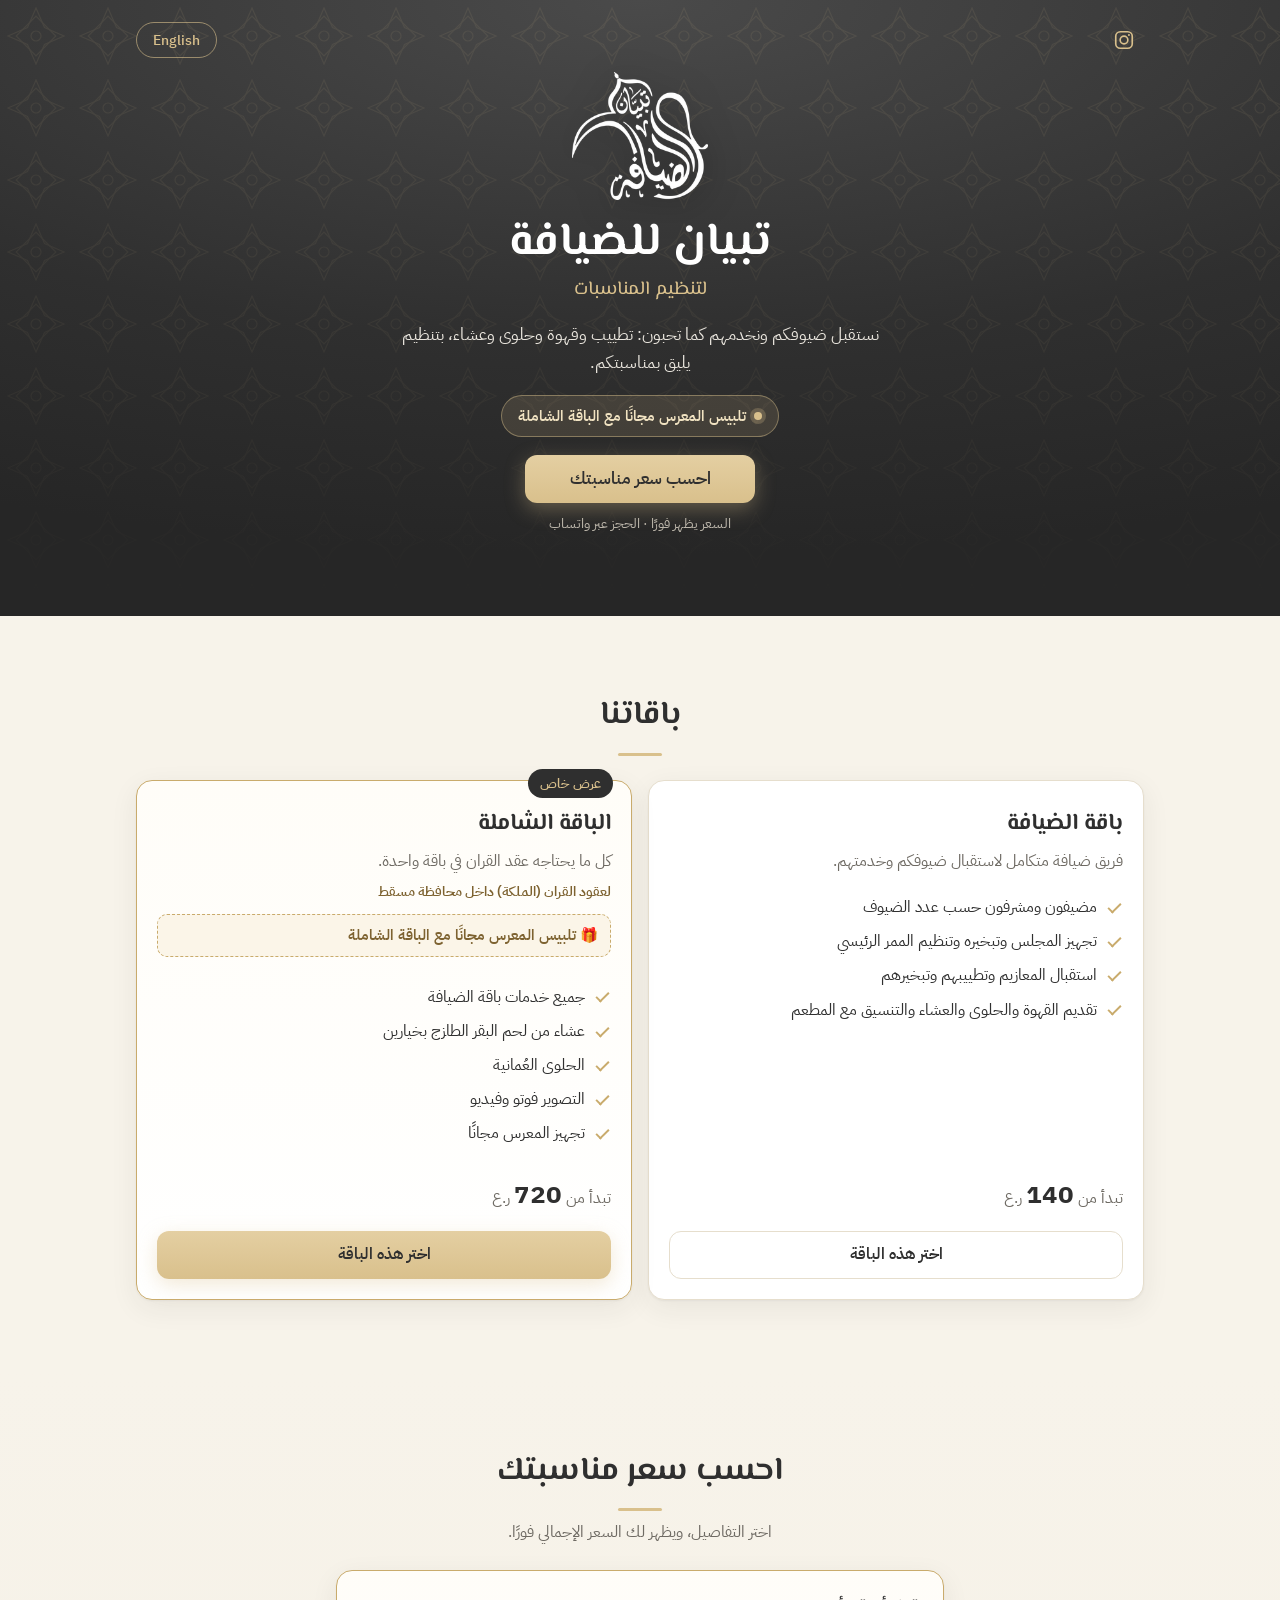
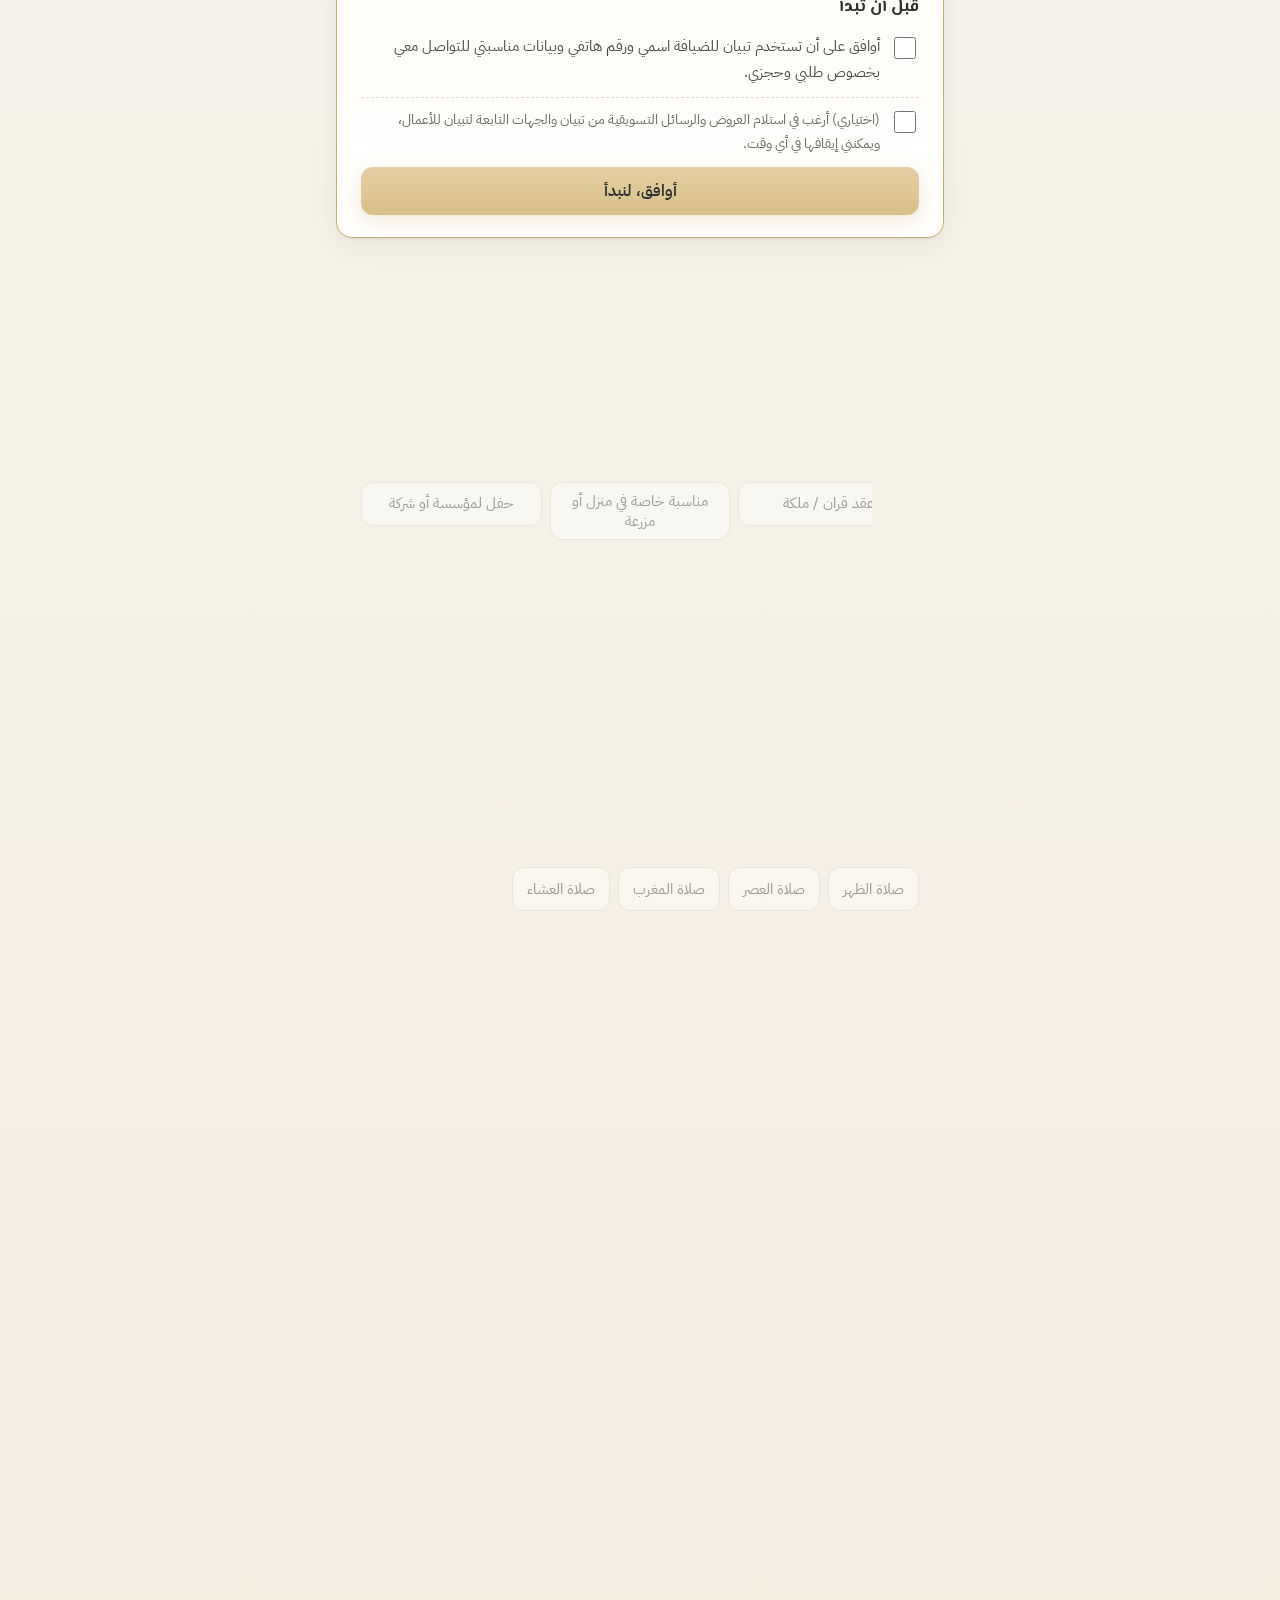
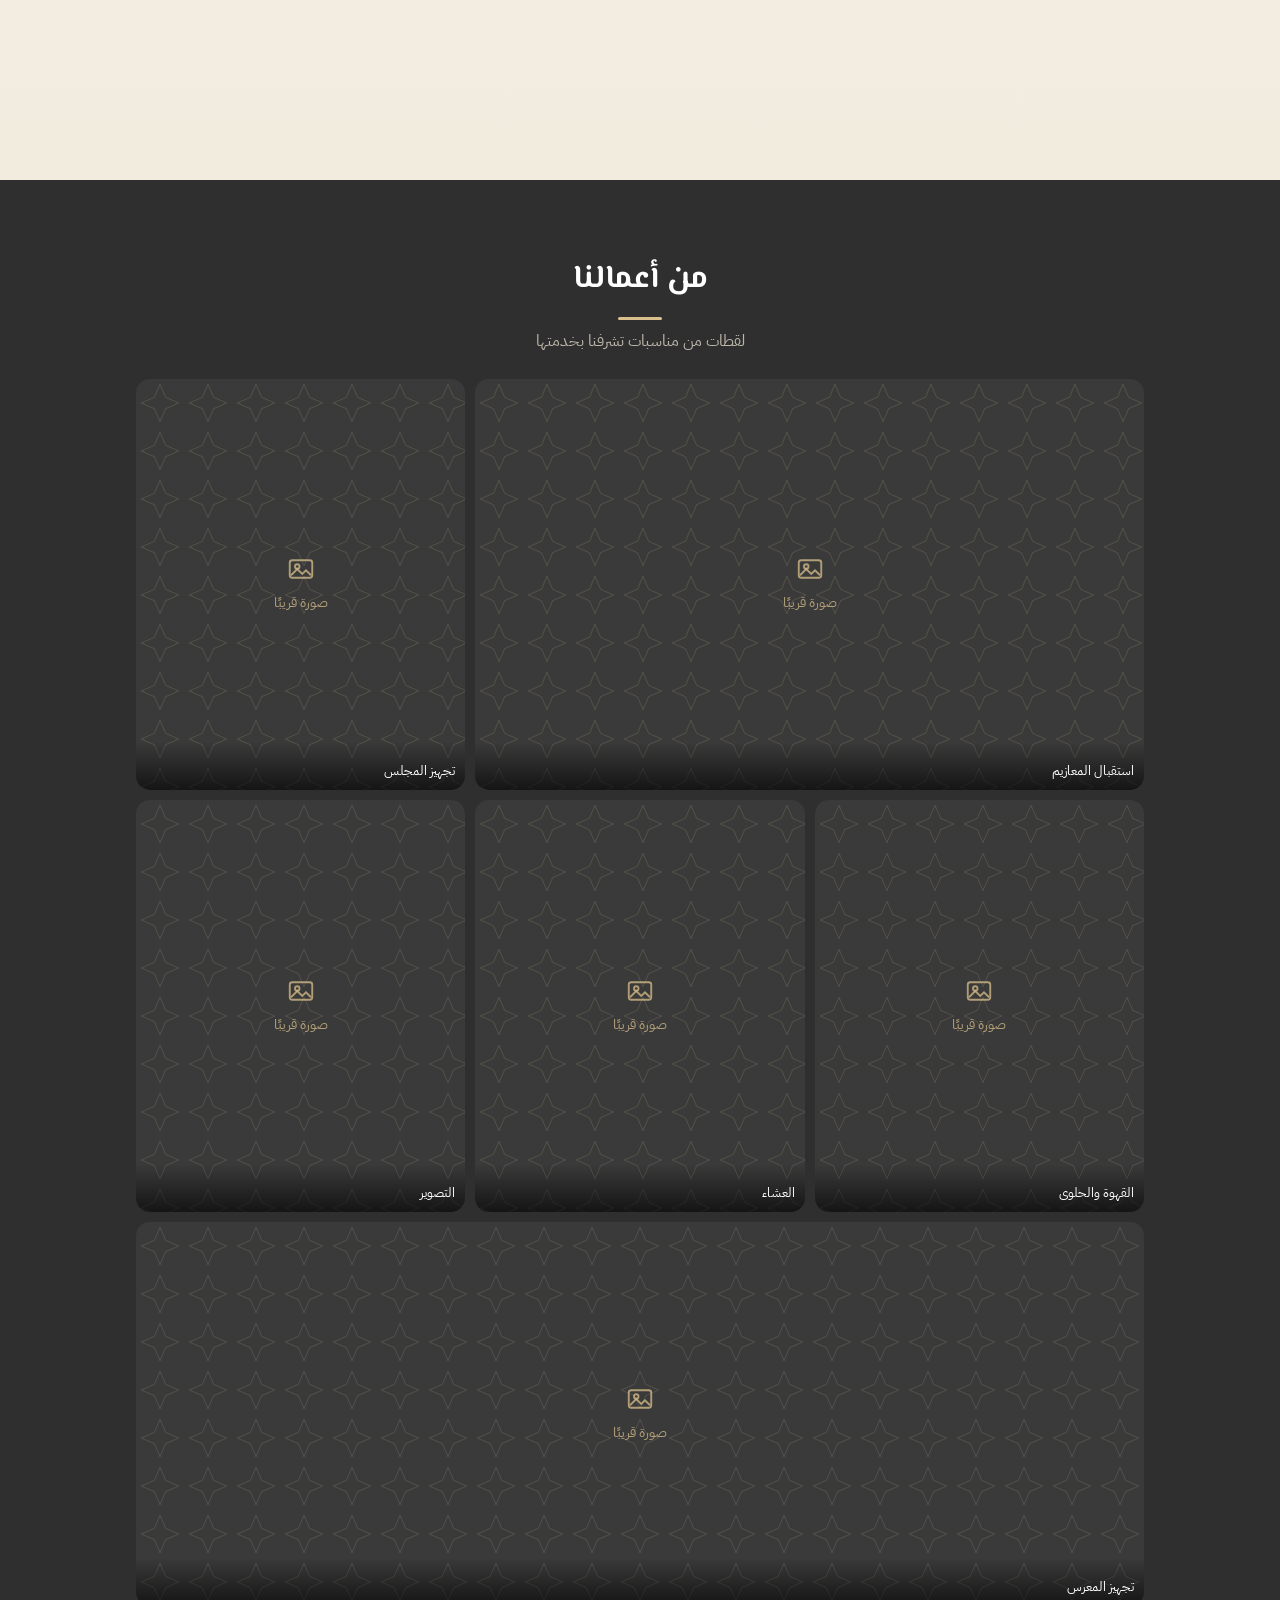
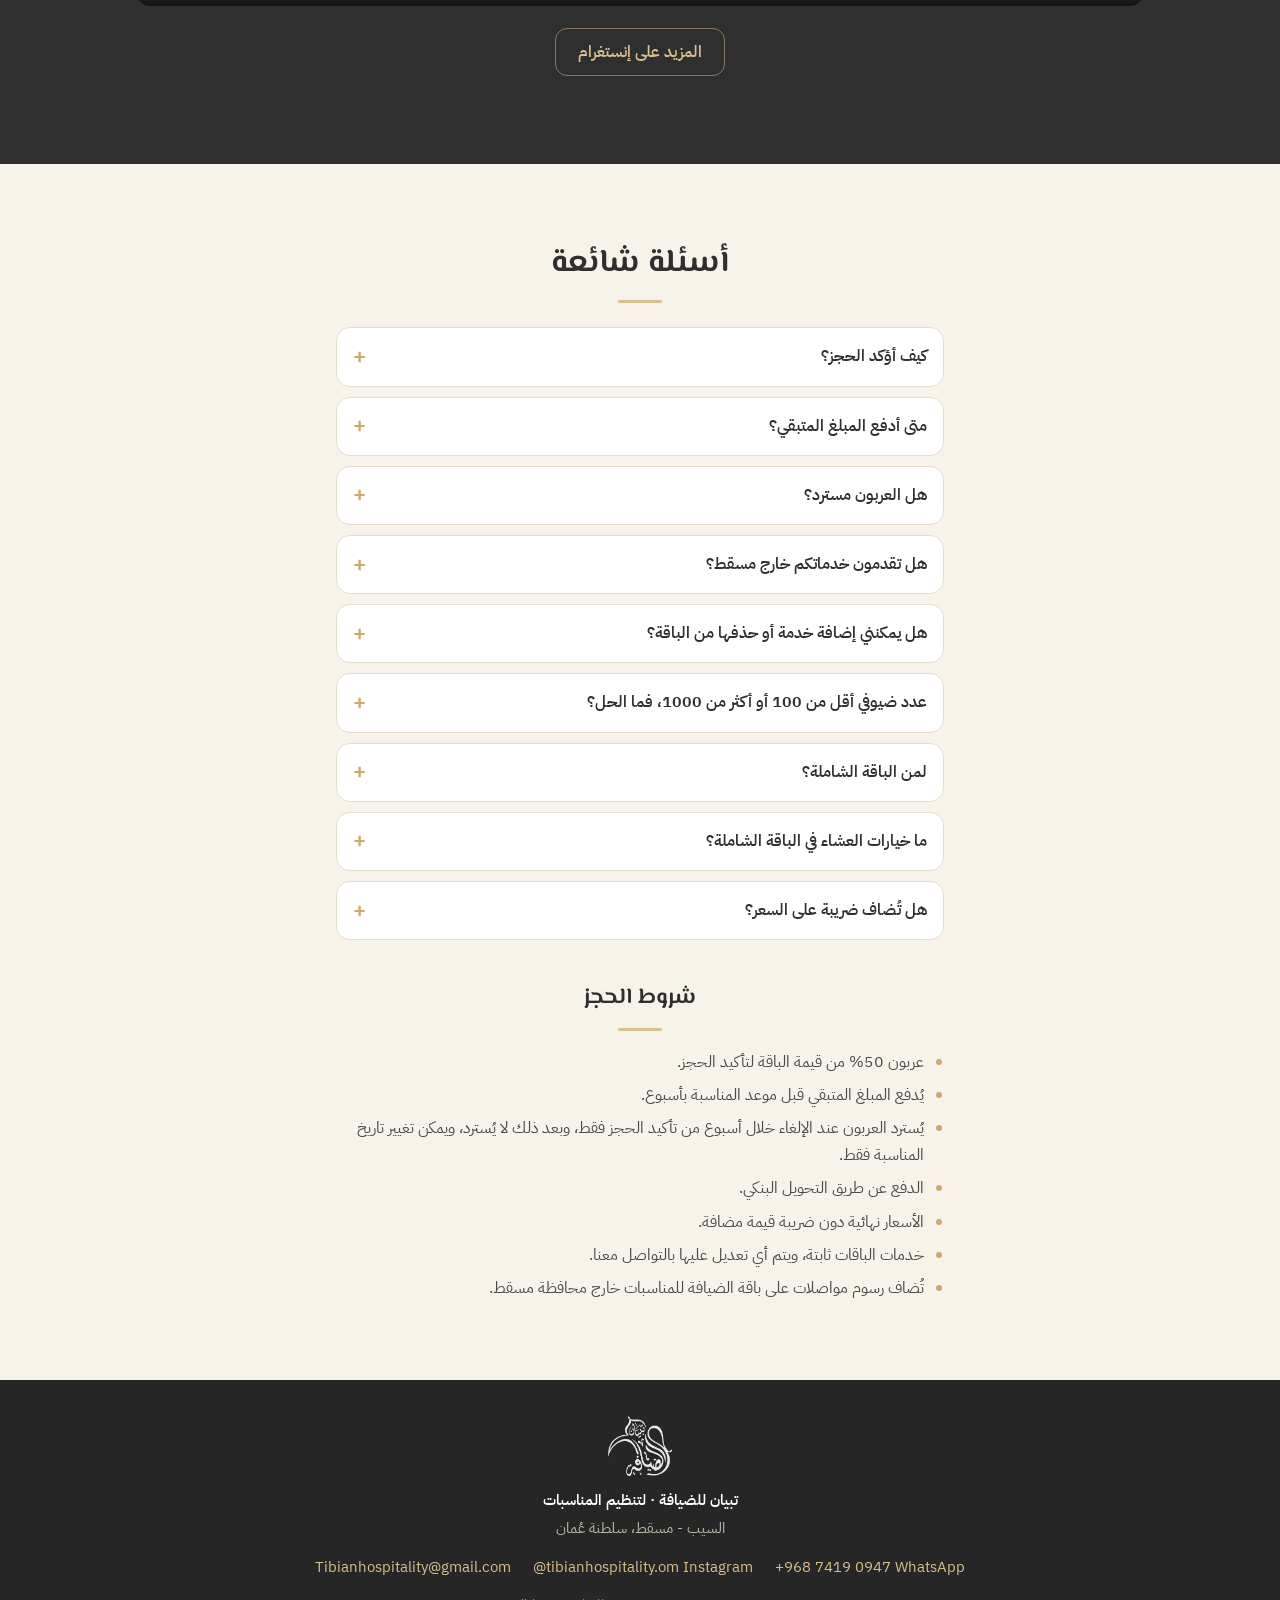
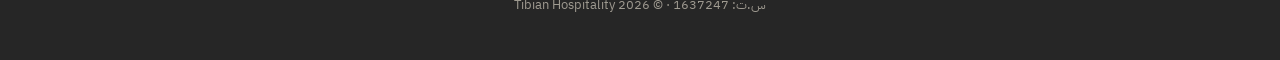
==== index.html @ ae90a3ff "Update site 202611251350" ====
<!doctype html>
<html lang="ar" dir="rtl">
<head>
<meta charset="utf-8">
<meta name="viewport" content="width=device-width, initial-scale=1, viewport-fit=cover">
<title>تبيان للضيافة | ضيافة الأعراس والمناسبات في عُمان</title>
<meta name="description" content="تبيان للضيافة لتنظيم المناسبات في مسقط وكل عُمان: فريق ضيافة واستقبال، عشاء، حلوى عُمانية وتصوير. احسب سعر مناسبتك فورًا واحجز عبر واتساب.">
<meta name="theme-color" content="#2F2F2F">
<link rel="canonical" href="https://tibianhospitality-code.github.io/">
<link rel="alternate" hreflang="ar" href="https://tibianhospitality-code.github.io/">
<link rel="alternate" hreflang="en" href="https://tibianhospitality-code.github.io/?lang=en">
<link rel="icon" type="image/png" href="assets/img/favicon.png">
<link rel="apple-touch-icon" href="assets/img/apple-touch-icon.png">

<!-- معاينة الرابط في واتساب وإنستغرام وغيرها -->
<meta property="og:type" content="website">
<meta property="og:site_name" content="تبيان للضيافة | Tibian Hospitality">
<meta property="og:locale" content="ar_OM">
<meta property="og:locale:alternate" content="en_US">
<meta property="og:title" content="تبيان للضيافة — احسب سعر مناسبتك واحجز عبر واتساب">
<meta property="og:description" content="ضيافة الأعراس والمناسبات في عُمان: استقبال وتطييب وقهوة وحلوى وعشاء وتصوير. السعر يظهر فورًا.">
<meta property="og:url" content="https://tibianhospitality-code.github.io/">
<meta property="og:image" content="https://tibianhospitality-code.github.io/assets/img/og.jpg">
<meta property="og:image:width" content="1200">
<meta property="og:image:height" content="630">
<meta property="og:image:alt" content="شعار تبيان للضيافة">
<meta name="twitter:card" content="summary_large_image">

<link rel="preconnect" href="https://fonts.googleapis.com">
<link rel="preconnect" href="https://fonts.gstatic.com" crossorigin>
<link rel="preload" as="style" href="https://fonts.googleapis.com/css2?family=El+Messiri:wght@500;600;700&family=IBM+Plex+Sans+Arabic:wght@400;500;600;700&display=swap">
<link rel="stylesheet" href="https://fonts.googleapis.com/css2?family=El+Messiri:wght@500;600;700&family=IBM+Plex+Sans+Arabic:wght@400;500;600;700&display=swap" media="print" onload="this.media='all'">
<noscript><link rel="stylesheet" href="https://fonts.googleapis.com/css2?family=El+Messiri:wght@500;600;700&family=IBM+Plex+Sans+Arabic:wght@400;500;600;700&display=swap"></noscript>
<link rel="stylesheet" href="assets/site.css?v=8">

<script type="application/ld+json">
{
  "@context": "https://schema.org",
  "@type": "LocalBusiness",
  "name": "تبيان للضيافة",
  "alternateName": "Tibian Hospitality",
  "description": "ضيافة الأعراس والمناسبات في عُمان — لتنظيم المناسبات",
  "url": "https://tibianhospitality-code.github.io/",
  "image": "https://tibianhospitality-code.github.io/assets/img/og.jpg",
  "telephone": "+96874190947",
  "email": "Tibianhospitality@gmail.com",
  "address": { "@type": "PostalAddress", "addressLocality": "السيب", "addressRegion": "مسقط", "addressCountry": "OM" },
  "areaServed": { "@type": "Country", "name": "Oman" },
  "sameAs": ["https://www.instagram.com/tibianhospitality.om"],
  "priceRange": "OMR 140 – 2240"
}
</script>
</head>
<body>
<a class="skip" href="#calc" data-t="skip">انتقل إلى حاسبة السعر</a>

<header class="hero">
  <div class="hero__pattern" aria-hidden="true"></div>
  <nav class="topbar">
    <a class="topbar__ig" id="igTop" href="https://www.instagram.com/tibianhospitality.om" target="_blank" rel="noopener" aria-label="Instagram">
      <svg viewBox="0 0 24 24" aria-hidden="true"><rect x="3" y="3" width="18" height="18" rx="5"/><circle cx="12" cy="12" r="4.2"/><circle cx="17.4" cy="6.6" r="1.1" class="fill"/></svg>
    </a>
    <button type="button" class="lang" id="langBtn" aria-label="Switch language">English</button>
  </nav>
  <div class="hero__inner">
    <img class="hero__logo" src="assets/img/logo-white.png" width="213" height="200" alt="شعار تبيان للضيافة" data-ta="logoAlt">
    <h1 class="hero__title" data-t="brand">تبيان للضيافة</h1>
    <p class="hero__tag" data-t="tagline">لتنظيم المناسبات</p>
    <p class="hero__lead" data-t="lead">نستقبل ضيوفكم ونخدمهم كما تحبون: تطييب وقهوة وحلوى وعشاء، بتنظيم يليق بمناسبتكم.</p>
    <div class="offers hidden" id="offers" role="note"></div>
    <a href="#calc" class="btn btn--gold hero__cta" data-t="cta">احسب سعر مناسبتك</a>
    <p class="hero__note" data-t="ctaNote">السعر يظهر فورًا · الحجز عبر واتساب</p>
  </div>
</header>

<main>
  <!-- الباقات -->
  <section class="section" id="packages" aria-labelledby="pkTitle">
    <div class="wrap">
      <h2 class="section__title" id="pkTitle" data-t="pkTitle">باقاتنا</h2>
      <div class="pkgs">
        <article class="pkg">
          <h3 data-t="pkH">باقة الضيافة</h3>
          <p class="pkg__sub" data-t="pkHsub">فريق ضيافة متكامل لاستقبال ضيوفكم وخدمتهم.</p>
          <div class="pkg__offers hidden" id="pkgOffersH"></div>
          <ul class="ticks">
            <li data-t="pkH1">مضيفون ومشرفون حسب عدد الضيوف</li>
            <li data-t="pkH2">تجهيز المجلس وتبخيره وتنظيم الممر الرئيسي</li>
            <li data-t="pkH3">استقبال المعازيم وتطييبهم وتبخيرهم</li>
            <li data-t="pkH4">تقديم القهوة والحلوى والعشاء والتنسيق مع المطعم</li>
          </ul>
          <p class="pkg__from"><span data-t="from">تبدأ من</span> <b id="fromH">140</b> <span data-t="omr">ر.ع</span></p>
          <button type="button" class="btn btn--ghost" data-pick="hospitality" data-t="choose">اختر هذه الباقة</button>
        </article>
        <article class="pkg pkg--featured">
          <span class="pkg__badge hidden" id="pkgBadge" data-t="offerBadge">عرض خاص</span>
          <h3 data-t="pkC">الباقة الشاملة</h3>
          <p class="pkg__sub" data-t="pkCsub">كل ما يحتاجه عقد القران في باقة واحدة.</p>
          <p class="pkg__scope" data-t="pkCscope">لعقود القران (الملكة) داخل محافظة مسقط</p>
          <div class="pkg__offers hidden" id="pkgOffersC"></div>
          <ul class="ticks">
            <li data-t="pkC1">جميع خدمات باقة الضيافة</li>
            <li data-t="pkC2">عشاء من لحم البقر الطازج بخيارين</li>
            <li data-t="pkC3">الحلوى العُمانية</li>
            <li data-t="pkC4">التصوير فوتو وفيديو</li>
            <li data-t="pkC5">تجهيز المعرس مجانًا</li>
          </ul>
          <p class="pkg__from"><span data-t="from">تبدأ من</span> <b id="fromC">720</b> <span data-t="omr">ر.ع</span></p>
          <button type="button" class="btn btn--gold" data-pick="comprehensive" data-t="choose">اختر هذه الباقة</button>
        </article>
      </div>
    </div>
  </section>

  <!-- حاسبة السعر والطلب -->
  <section class="section section--calc" id="calc" aria-labelledby="calcTitle">
    <div class="wrap wrap--narrow">
      <h2 class="section__title" id="calcTitle" data-t="calcTitle">احسب سعر مناسبتك</h2>
      <p class="section__sub" data-t="calcSub">اختر التفاصيل، ويظهر لك السعر الإجمالي فورًا.</p>

      <!-- الموافقة قبل البدء -->
      <div class="card consent" id="consentCard">
        <h3 class="consent__h" data-t="consentH">قبل أن تبدأ</h3>
        <label class="consent__row" for="consent">
          <input type="checkbox" id="consent">
          <span id="consentText">أوافق على أن تستخدم تبيان للضيافة اسمي ورقم هاتفي وبيانات مناسبتي للتواصل معي بخصوص طلبي وحجزي.</span>
        </label>
        <label class="consent__row consent__row--opt" for="marketing">
          <input type="checkbox" id="marketing">
          <span id="marketingText">(اختياري) أرغب في استلام العروض والرسائل التسويقية من تبيان والجهات التابعة لتبيان للأعمال، ويمكنني إيقافها في أي وقت.</span>
        </label>
        <button type="button" class="btn btn--gold btn--block" id="consentBtn" data-t="consentBtn">أوافق، لنبدأ</button>
        <p class="consent__err hidden" id="consentErr" role="alert" data-t="consentErr">ضع علامة على الموافقة أولًا لتبدأ.</p>
      </div>
      <p class="consent__done hidden" id="consentDone"><span data-t="consentDone">✓ وافقت على شروط التواصل</span> · <button type="button" class="link" id="consentShow" data-t="consentShow">عرض النص</button></p>

      <form id="form" class="form locked" novalidate autocomplete="on">
        <fieldset class="card">
          <legend class="card__h"><span class="num">1</span><span data-t="s1">الباقة</span></legend>
          <div class="seg" role="radiogroup">
            <label class="seg__opt"><input type="radio" name="package" value="hospitality" checked><span data-t="pkH">باقة الضيافة</span></label>
            <label class="seg__opt"><input type="radio" name="package" value="comprehensive"><span data-t="pkC">الباقة الشاملة</span></label>
          </div>
        </fieldset>

        <fieldset class="card">
          <legend class="card__h"><span class="num">2</span><span data-t="s2">تفاصيل المناسبة</span></legend>

          <div class="field">
            <span class="field__label" id="occL" data-t="occ">نوع المناسبة</span>
            <div class="chips chips--grid" id="occasion" role="radiogroup" aria-labelledby="occL"></div>
          </div>

          <div class="field" id="f-guests">
            <label class="field__label" for="guests" data-t="guests">عدد الضيوف (تقريبًا)</label>
            <input id="guests" name="guests" type="text" inputmode="numeric" autocomplete="off" maxlength="6" placeholder="مثال: 350" data-tp="guestsPh" class="input input--big">
            <p class="field__hint" id="guestsHint" data-t="guestsHint">من 100 إلى 1000 ضيف. لغير ذلك نجهّز لك باقة خاصة.</p>
          </div>

          <div class="grid2">
            <div class="field" id="f-date">
              <label class="field__label" for="date" data-t="date">تاريخ المناسبة</label>
              <input id="date" name="date" type="date" class="input">
              <p class="field__msg" id="dateMsg" aria-live="polite"></p>
            </div>
            <div class="field">
              <label class="field__label" for="area" data-t="area">المنطقة</label>
              <select id="area" name="area" class="input"></select>
              <p class="field__hint hidden" id="areaNote" data-t="areaNote">الباقة الشاملة متاحة داخل محافظة مسقط فقط. للمناسبات خارج مسقط اختر باقة الضيافة.</p>
            </div>
          </div>

          <div class="field">
            <span class="field__label" id="timeL" data-t="time">وقت المناسبة</span>
            <div class="chips" id="time" role="radiogroup" aria-labelledby="timeL"></div>
          </div>

          <div class="field">
            <label class="field__label" for="location" data-t="loc">موقع المناسبة</label>
            <input id="location" name="location" class="input" maxlength="160" placeholder="اسم المجلس أو القاعة والحي" data-tp="locPh">
          </div>

          <div class="field hidden" id="dinnerWrap">
            <span class="field__label" id="dinL" data-t="dinner">خيار العشاء</span>
            <div class="chips chips--stack" id="dinner" role="radiogroup" aria-labelledby="dinL"></div>
          </div>
        </fieldset>

        <fieldset class="card">
          <legend class="card__h"><span class="num">3</span><span data-t="s3">بياناتك</span></legend>
          <div class="grid2">
            <div class="field" id="f-name">
              <label class="field__label" for="name" data-t="name">الاسم</label>
              <input id="name" name="name" class="input" autocomplete="name" maxlength="80">
            </div>
            <div class="field" id="f-phone">
              <label class="field__label" for="phone" data-t="phone">رقم الواتساب</label>
              <div class="phone">
                <span class="phone__cc" dir="ltr">+968</span>
                <input id="phone" name="phone" type="tel" inputmode="tel" autocomplete="tel-national" class="input" dir="ltr" placeholder="9XXXXXXX" maxlength="20">
              </div>
            </div>
          </div>
          <div class="field">
            <label class="field__label" for="extras" data-t="extras">خدمات إضافية تريدها (اختياري)</label>
            <textarea id="extras" name="extras" class="input" rows="3" maxlength="600" placeholder="اكتبها بالتفصيل، مثل: حلوى إضافية، تصوير المعرس، ضيافة للنساء…" data-tp="extrasPh"></textarea>
            <p class="field__hint" data-t="extrasHint">لا تُضاف إلى السعر تلقائيًا؛ نراجعها ونتواصل معك بشأنها.</p>
          </div>
          <div class="field">
            <label class="field__label" for="notes" data-t="notes">ملاحظات (اختياري)</label>
            <textarea id="notes" name="notes" class="input" rows="2" maxlength="300"></textarea>
          </div>
          <!-- فخ للبرامج الآلية -->
          <input type="text" name="website" id="website" tabindex="-1" autocomplete="off" class="hp" aria-hidden="true">
        </fieldset>

        <div class="card price" id="priceCard" aria-live="polite"></div>

        <p class="err hidden" id="err" role="alert"></p>
        <button type="submit" class="btn btn--wa btn--block" id="sendBtn">
          <svg viewBox="0 0 24 24" class="ico" aria-hidden="true"><path d="M12 2.2A9.7 9.7 0 0 0 3.6 16.8L2.3 21.7l5-1.3A9.7 9.7 0 1 0 12 2.2Zm0 17.7a8 8 0 0 1-4.1-1.1l-.3-.2-3 .8.8-2.9-.2-.3A8 8 0 1 1 12 19.9Zm4.4-6c-.2-.1-1.4-.7-1.6-.8-.2-.1-.4-.1-.5.1l-.7.9c-.1.2-.3.2-.5.1a6.6 6.6 0 0 1-3.3-2.9c-.2-.4.2-.4.7-1.3.1-.2 0-.3 0-.4l-.7-1.8c-.2-.5-.4-.4-.5-.4h-.5a.9.9 0 0 0-.7.3 2.8 2.8 0 0 0-.9 2.1 5 5 0 0 0 1 2.6 11.2 11.2 0 0 0 4.3 3.8c1.6.7 2.2.7 3 .6.5-.1 1.4-.6 1.6-1.1.2-.6.2-1 .1-1.1l-.4-.2Z"/></svg>
          <span data-t="send">إرسال الطلب عبر واتساب</span>
        </button>
        <p class="form__note" data-t="sendNote">يُحفظ طلبك، ثم يفتح واتساب برسالة جاهزة، وما عليك إلا الضغط على «إرسال».</p>
      </form>

      <!-- بعد الإرسال -->
      <div id="done" class="card done hidden" tabindex="-1">
        <div class="done__check" aria-hidden="true"><svg viewBox="0 0 24 24"><path d="M5 12.5l4.2 4.2L19 7"/></svg></div>
        <h3 class="done__title" id="doneTitle" data-t="doneT">تم حفظ طلبك</h3>
        <p class="done__ref" id="doneRef"></p>
        <p class="done__p" id="doneP" data-t="doneP">خطوة أخيرة: افتح واتساب وأرسل الرسالة لنا، لنؤكد معك التفاصيل.</p>
        <a id="waPrimary" class="btn btn--wa btn--block" href="#" rel="noopener">
          <svg viewBox="0 0 24 24" class="ico" aria-hidden="true"><path d="M12 2.2A9.7 9.7 0 0 0 3.6 16.8L2.3 21.7l5-1.3A9.7 9.7 0 1 0 12 2.2Zm0 17.7a8 8 0 0 1-4.1-1.1l-.3-.2-3 .8.8-2.9-.2-.3A8 8 0 1 1 12 19.9Zm4.4-6c-.2-.1-1.4-.7-1.6-.8-.2-.1-.4-.1-.5.1l-.7.9c-.1.2-.3.2-.5.1a6.6 6.6 0 0 1-3.3-2.9c-.2-.4.2-.4.7-1.3.1-.2 0-.3 0-.4l-.7-1.8c-.2-.5-.4-.4-.5-.4h-.5a.9.9 0 0 0-.7.3 2.8 2.8 0 0 0-.9 2.1 5 5 0 0 0 1 2.6 11.2 11.2 0 0 0 4.3 3.8c1.6.7 2.2.7 3 .6.5-.1 1.4-.6 1.6-1.1.2-.6.2-1 .1-1.1l-.4-.2Z"/></svg>
          <span data-t="openWa">فتح واتساب</span>
        </a>
        <p class="done__alt-h" data-t="altH">إذا لم يفتح واتساب:</p>
        <div class="done__alts">
          <a id="waAlt" class="btn btn--line" href="#" rel="noopener" data-t="altLink">رابط بديل</a>
          <a id="waWeb" class="btn btn--line hidden" href="#" target="_blank" rel="noopener" data-t="waWeb">واتساب ويب</a>
          <button type="button" id="copyBtn" class="btn btn--line" data-t="copy">نسخ الرسالة</button>
        </div>
        <p class="done__manual"><span data-t="manual">أو أرسل الرسالة يدويًا إلى:</span> <a id="bizPhone" dir="ltr" href="tel:+96874190947">+968 7419 0947</a></p>
        <details class="done__preview">
          <summary data-t="preview">عرض نص الرسالة</summary>
          <pre id="msgText"></pre>
        </details>
        <button type="button" class="link" id="editBtn" data-t="edit">تعديل الطلب</button>
      </div>
    </div>
  </section>

  <!-- معرض الأعمال -->
  <section class="section section--dark" id="gallery" aria-labelledby="galTitle">
    <div class="wrap">
      <h2 class="section__title" id="galTitle" data-t="galTitle">من أعمالنا</h2>
      <p class="section__sub" data-t="galSub">لقطات من مناسبات تشرفنا بخدمتها</p>
      <div class="gallery" id="galleryGrid"></div>
      <p class="center"><a class="btn btn--line-light" id="igMore" href="https://www.instagram.com/tibianhospitality.om" target="_blank" rel="noopener" data-t="igMore">المزيد على إنستغرام</a></p>
    </div>
  </section>

  <!-- أسئلة شائعة -->
  <section class="section" id="faq" aria-labelledby="faqTitle">
    <div class="wrap wrap--narrow">
      <h2 class="section__title" id="faqTitle" data-t="faqTitle">أسئلة شائعة</h2>
      <div class="faq">
        <details><summary data-t="q1">كيف أؤكد الحجز؟</summary><p data-t="a1">بعد إرسال طلبك نتواصل معك لتأكيد التفاصيل، ويُثبَّت الحجز بدفع عربون 50% بالتحويل البنكي، ثم نرسل لك الفاتورة.</p></details>
        <details><summary data-t="q2">متى أدفع المبلغ المتبقي؟</summary><p data-t="a2">يُدفع المبلغ المتبقي قبل موعد المناسبة بأسبوع.</p></details>
        <details><summary data-t="q3">هل العربون مسترد؟</summary><p data-t="a3">يُسترد العربون إذا طلبت الإلغاء خلال أسبوع من تأكيد الحجز. بعد ذلك لا يُسترد، ويمكنك تغيير تاريخ المناسبة فقط.</p></details>
        <details><summary data-t="q4">هل تقدمون خدماتكم خارج مسقط؟</summary><p data-t="a4">نعم، نخدم مختلف ولايات السلطنة، وتُضاف رسوم مواصلات على باقة الضيافة للمناسبات خارج محافظة مسقط.</p></details>
        <details><summary data-t="q5">هل يمكنني إضافة خدمة أو حذفها من الباقة؟</summary><p data-t="a5">خدمات الباقات ثابتة. لأي طلب خاص تواصل معنا، ونرتّب لك ما يناسب مناسبتك.</p></details>
        <details><summary data-t="q6">عدد ضيوفي أقل من 100 أو أكثر من 1000، فما الحل؟</summary><p data-t="a6">نجهّز لك باقة خاصة. أرسل طلبك من الحاسبة، وسنتواصل معك بالسعر.</p></details>
        <details><summary data-t="q9">لمن الباقة الشاملة؟</summary><p data-t="a9">الباقة الشاملة مخصصة لعقود القران (الملكة) داخل محافظة مسقط. لبقية المناسبات أو خارج مسقط اختر باقة الضيافة.</p></details>
        <details><summary data-t="q7">ما خيارات العشاء في الباقة الشاملة؟</summary><p data-t="a7">عشاء من لحم البقر الطازج بخيارين: القبولي واللحم المحمّر، أو البخاري والشواء.</p></details>
        <details><summary data-t="q8">هل تُضاف ضريبة على السعر؟</summary><p data-t="a8">لا، السعر المعروض هو السعر الإجمالي دون ضريبة قيمة مضافة.</p></details>
      </div>

      <h2 class="section__title section__title--sm" data-t="termsT">شروط الحجز</h2>
      <ul class="terms" id="terms"></ul>
    </div>
  </section>
</main>

<footer class="footer">
  <div class="wrap footer__inner">
    <img src="assets/img/logo-white.png" width="64" height="60" alt="" class="footer__logo">
    <p class="footer__name"><span data-t="brand">تبيان للضيافة</span> · <span data-t="tagline">لتنظيم المناسبات</span></p>
    <p data-t="addr">السيب - مسقط، سلطنة عُمان</p>
    <p class="footer__links">
      <a id="ftWa" href="https://api.whatsapp.com/send?phone=96874190947" target="_blank" rel="noopener">WhatsApp <span dir="ltr">+968 7419 0947</span></a>
      <a id="ftIg" href="https://www.instagram.com/tibianhospitality.om" target="_blank" rel="noopener">Instagram <span dir="ltr">@tibianhospitality.om</span></a>
      <a id="ftMail" href="mailto:Tibianhospitality@gmail.com">Tibianhospitality@gmail.com</a>
    </p>
    <p class="footer__cr"><span data-t="cr">س.ت</span>: <span id="crNo">1637247</span> · © <span id="yr">2026</span> Tibian Hospitality</p>
  </div>
</footer>

<!-- شريط السعر الثابت على الجوال -->
<div class="sticky hidden" id="sticky" aria-hidden="true">
  <div class="sticky__price"><small data-t="total">السعر الإجمالي</small><b id="stickyAmt">—</b></div>
  <button type="button" class="btn btn--wa" id="stickyBtn" data-t="sendShort">أرسل الطلب</button>
</div>

<div class="toast" id="toast" role="status" aria-live="polite"></div>

<script src="assets/config.js?v=8"></script>
<script src="assets/logic.js?v=8"></script>
<script src="assets/api.js?v=8"></script>
<script src="assets/customer.js?v=8"></script>
</body>
</html>
---- assets/site.css ----
/* تبيان للضيافة — صفحة العميل (الجوال أولًا) */
:root {
  --charcoal: #2F2F2F;
  --grey: #4A4A4A;
  --grey-2: #6E6A63;
  --gold: #D9C08C;
  --gold-2: #C9AB6C;
  --gold-ink: #7D6230;      /* ذهبي داكن للنصوص على الخلفيات الفاتحة */
  --sand: #F7F3EA;
  --paper: #FFFFFF;
  --line: #E6DECD;
  --ok: #1F7A45;
  --warn-bg: #FFF5E6;
  --warn: #8A5300;
  --danger: #B3261E;
  --wa: #25D366;
  --wa-ink: #0E7A43;
  --radius: 16px;
  --shadow: 0 1px 2px rgba(47, 47, 47, .05), 0 8px 28px rgba(47, 47, 47, .07);
  --f-display: 'El Messiri', 'IBM Plex Sans Arabic', serif;
  --f-body: 'IBM Plex Sans Arabic', system-ui, -apple-system, 'Segoe UI', Tahoma, sans-serif;
}

*, *::before, *::after { box-sizing: border-box; }
html { scroll-behavior: smooth; -webkit-text-size-adjust: 100%; }
body {
  margin: 0; font-family: var(--f-body); font-size: 16px; line-height: 1.7;
  color: var(--charcoal); background: var(--sand);
  padding-bottom: env(safe-area-inset-bottom); overflow-x: hidden;
}
img { max-width: 100%; height: auto; }
a { color: inherit; }
.hidden { display: none !important; }
.center { text-align: center; }
.skip, .hp { position: absolute; width: 1px; height: 1px; overflow: hidden; clip: rect(0 0 0 0); clip-path: inset(50%); white-space: nowrap; border: 0; padding: 0; margin: -1px; }
.skip:focus { width: auto; height: auto; clip: auto; clip-path: none; margin: 0; inset-inline-start: 12px; top: 12px; z-index: 50; background: #fff; padding: 8px 12px; border-radius: 8px; }
:focus-visible { outline: 3px solid var(--gold-2); outline-offset: 2px; }

.wrap { max-width: 1040px; margin: 0 auto; padding: 0 16px; }
.wrap--narrow { max-width: 640px; }

/* ---------- الأزرار ---------- */
.btn {
  display: inline-flex; align-items: center; justify-content: center; gap: 8px;
  min-height: 48px; padding: 12px 22px; border-radius: 12px; border: 0;
  font: 600 16px/1.2 var(--f-body); text-decoration: none; cursor: pointer;
  transition: transform .12s ease, box-shadow .2s ease, background-color .2s ease;
  -webkit-tap-highlight-color: transparent;
}
.btn:active { transform: scale(.98); }
.btn--block { display: flex; width: 100%; }
.btn--gold { background: linear-gradient(180deg, #E4CFA2, var(--gold)); color: var(--charcoal); box-shadow: 0 6px 20px rgba(217, 192, 140, .35); }
.btn--ghost { background: transparent; color: var(--charcoal); border: 1.5px solid var(--line); }
.btn--ghost:hover { border-color: var(--gold-2); }
.btn--wa { background: var(--wa); color: #fff; font-size: 17px; font-weight: 700; box-shadow: 0 8px 22px rgba(37, 211, 102, .32); }
.btn--wa:disabled { opacity: .6; cursor: wait; }
.btn--line { background: #fff; color: var(--grey); border: 1.5px solid var(--line); font-size: 15px; min-height: 44px; padding: 10px 14px; }
.btn--line-light { background: transparent; color: var(--gold); border: 1.5px solid rgba(217, 192, 140, .5); }
.ico { width: 22px; height: 22px; fill: currentColor; flex: none; }
.link { background: none; border: 0; color: var(--grey-2); text-decoration: underline; font: inherit; cursor: pointer; padding: 8px; }

/* ---------- الواجهة العلوية ---------- */
.hero {
  position: relative; overflow: hidden; color: #fff; text-align: center;
  background: radial-gradient(120% 90% at 50% 0%, #4A4A4A 0%, #2F2F2F 62%, #262626 100%);
  padding: 12px 0 56px;
}
.hero__pattern {
  position: absolute; inset: 0; opacity: .09; pointer-events: none;
  background-image: url("data:image/svg+xml,%3Csvg xmlns='http://www.w3.org/2000/svg' width='72' height='72' viewBox='0 0 72 72'%3E%3Cg fill='none' stroke='%23D9C08C' stroke-width='1.2'%3E%3Cpath d='M36 8l8.5 19.5L64 36l-19.5 8.5L36 64l-8.5-19.5L8 36l19.5-8.5z'/%3E%3Crect x='22' y='22' width='28' height='28' transform='rotate(45 36 36)'/%3E%3Ccircle cx='36' cy='36' r='5'/%3E%3C/g%3E%3C/svg%3E");
  background-size: 72px 72px;
  mask-image: linear-gradient(180deg, #000 0%, rgba(0,0,0,.6) 60%, transparent 100%);
  -webkit-mask-image: linear-gradient(180deg, #000 0%, rgba(0,0,0,.6) 60%, transparent 100%);
}
.topbar { position: relative; display: flex; justify-content: space-between; align-items: center; max-width: 1040px; margin: 0 auto; padding: 4px 16px; }
.topbar__ig { display: inline-flex; width: 40px; height: 40px; align-items: center; justify-content: center; border-radius: 50%; color: var(--gold); }
.topbar__ig svg { width: 22px; height: 22px; fill: none; stroke: currentColor; stroke-width: 1.8; }
.topbar__ig svg .fill { fill: currentColor; stroke: none; }
.lang { background: transparent; border: 1px solid rgba(217, 192, 140, .6); color: var(--gold); border-radius: 999px; padding: 6px 16px; font: 500 14px var(--f-body); cursor: pointer; min-height: 36px; }
.hero__inner { position: relative; max-width: 620px; margin: 0 auto; padding: 8px 20px 0; }
.hero__logo { width: 112px; height: auto; filter: drop-shadow(0 6px 18px rgba(0,0,0,.35)); }
.hero__title { font-family: var(--f-display); font-weight: 700; font-size: clamp(30px, 8vw, 46px); line-height: 1.25; margin: 6px 0 0; letter-spacing: 0; }
.hero__tag { color: var(--gold); font-family: var(--f-display); font-size: 19px; margin: 2px 0 14px; }
.hero__lead { color: #E9E5DD; font-size: 16.5px; margin: 0 auto 18px; max-width: 30em; }
.hero__cta { min-width: 230px; font-size: 17px; }
.hero__note { font-size: 13.5px; color: #BDB7AB; margin: 10px 0 0; }
.offer {
  display: flex; width: fit-content; max-width: 100%; align-items: center; gap: 8px; margin: 0 auto 18px; text-align: start;
  background: rgba(217, 192, 140, .14); border: 1px solid rgba(217, 192, 140, .45); color: #F1E3C2;
  padding: 8px 16px; border-radius: 999px; font-weight: 600; font-size: 14.5px;
}
.pkg__offer { margin: 0 0 10px; padding: 8px 12px; border-radius: 10px; background: #FBF5E8; border: 1px dashed var(--gold-2); color: var(--gold-ink); font-weight: 600; font-size: 14.5px; }
.offer::before { flex: none; content: ""; width: 8px; height: 8px; border-radius: 50%; background: var(--gold); box-shadow: 0 0 0 4px rgba(217,192,140,.25); }
html[dir="ltr"] .hero__title, html[dir="ltr"] .hero__tag { font-family: var(--f-body); }

/* ---------- الأقسام ---------- */
.section { padding: 48px 0; }
.section__title { font-family: var(--f-display); font-weight: 700; font-size: clamp(24px, 6vw, 32px); text-align: center; margin: 0 0 6px; color: var(--charcoal); }
.section__title::after { content: ""; display: block; width: 44px; height: 3px; border-radius: 3px; background: var(--gold); margin: 10px auto 0; }
.section__title--sm { font-size: 22px; margin-top: 40px; }
.section__sub { text-align: center; color: var(--grey-2); margin: 8px 0 24px; }
.section--dark { background: var(--charcoal); color: #fff; }
.section--dark .section__title { color: #fff; }
.section--dark .section__sub { color: #BDB7AB; }
.section--calc { padding-top: 40px; background: linear-gradient(180deg, var(--sand), #F2ECDF); }
html[dir="ltr"] .section__title { font-family: var(--f-body); }

/* ---------- بطاقات الباقات ---------- */
.pkgs { display: grid; gap: 16px; margin-top: 24px; }
.pkg { position: relative; background: var(--paper); border: 1px solid var(--line); border-radius: var(--radius); padding: 24px 20px 20px; box-shadow: var(--shadow); display: flex; flex-direction: column; }
.pkg h3 { font-family: var(--f-display); font-size: 23px; margin: 0; }
html[dir="ltr"] .pkg h3 { font-family: var(--f-body); }
.pkg__sub { color: var(--grey-2); margin: 4px 0 12px; }
.pkg--featured { border: 1.5px solid var(--gold-2); background: linear-gradient(180deg, #FFFDF8, #fff); }
.pkg__badge { position: absolute; top: -12px; inset-inline-start: 18px; background: var(--charcoal); color: var(--gold); font-size: 12.5px; font-weight: 600; padding: 4px 12px; border-radius: 999px; }
.pkg__from { margin: auto 0 14px; padding-top: 12px; color: var(--grey-2); }
.pkg__from b { font-size: 26px; color: var(--charcoal); font-weight: 700; }
.ticks { list-style: none; padding: 0; margin: 0 0 6px; }
.ticks li { position: relative; padding-inline-start: 26px; margin: 7px 0; }
.ticks li::before { content: ""; position: absolute; inset-inline-start: 2px; top: .55em; width: 13px; height: 7px; border-inline-start: 2px solid var(--gold-2); border-bottom: 2px solid var(--gold-2); transform: rotate(-45deg); }
html[dir="rtl"] .ticks li::before { transform: rotate(-45deg) scaleX(-1); }

/* ---------- النموذج ---------- */
.form { display: grid; gap: 14px; }
.card { background: var(--paper); border: 1px solid var(--line); border-radius: var(--radius); padding: 18px 16px; box-shadow: var(--shadow); margin: 0; min-width: 0; }
fieldset.card { padding-top: 6px; }
.card__h { display: flex; align-items: center; gap: 10px; font-weight: 700; font-size: 17px; color: var(--grey); padding: 0; margin-bottom: 4px; float: right; width: 100%; padding-top: 12px; }
html[dir="ltr"] .card__h { float: left; }
.card__h + * { clear: both; }
.num { display: inline-flex; width: 28px; height: 28px; border-radius: 50%; background: var(--charcoal); color: var(--gold); align-items: center; justify-content: center; font-size: 14px; flex: none; }
.field { margin-top: 14px; }
.field__label { display: block; font-weight: 600; font-size: 14.5px; color: var(--grey); margin-bottom: 6px; }
.field__hint { font-size: 13px; color: var(--grey-2); margin: 6px 0 0; }
.field__msg { font-size: 14px; margin: 6px 0 0; min-height: 0; }
.field__msg.ok { color: var(--ok); }
.field__msg.bad { color: var(--warn); background: var(--warn-bg); border: 1px solid #F1D09C; border-radius: 10px; padding: 8px 10px; }
.field.invalid .input, .field.invalid .chips { border-color: var(--danger); box-shadow: 0 0 0 3px rgba(179, 38, 30, .12); border-radius: 12px; }
.input {
  width: 100%; min-height: 48px; padding: 11px 14px; border: 1.5px solid #DCD4C3; border-radius: 12px;
  font: 400 16px var(--f-body); color: var(--charcoal); background: #fff; appearance: none; -webkit-appearance: none;
}
select.input { background-image: url("data:image/svg+xml,%3Csvg xmlns='http://www.w3.org/2000/svg' width='12' height='8'%3E%3Cpath d='M1 1l5 5 5-5' fill='none' stroke='%234A4A4A' stroke-width='1.6'/%3E%3C/svg%3E"); background-repeat: no-repeat; background-position: left 14px center; padding-left: 36px; }
html[dir="ltr"] select.input { background-position: right 14px center; padding-left: 14px; padding-right: 36px; }
textarea.input { resize: vertical; min-height: 70px; }
.input:focus { outline: none; border-color: var(--gold-2); box-shadow: 0 0 0 4px rgba(217, 192, 140, .28); }
.input--big { font-size: 22px; font-weight: 600; text-align: center; letter-spacing: .5px; }
input[type="date"].input { text-align: start; }
.grid2 { display: grid; gap: 0 12px; }
.phone { display: flex; direction: ltr; }
.phone__cc { display: inline-flex; align-items: center; padding: 0 12px; border: 1.5px solid #DCD4C3; border-inline-end: 0; border-radius: 12px 0 0 12px; background: var(--sand); color: var(--grey); font-weight: 600; }
.phone .input { border-radius: 0 12px 12px 0; }

/* اختيارات على شكل أزرار */
.seg { display: grid; grid-template-columns: 1fr 1fr; gap: 8px; background: var(--sand); padding: 5px; border-radius: 14px; margin-top: 10px; }
.seg__opt { position: relative; }
.seg__opt input, .chips input { position: absolute; opacity: 0; pointer-events: none; }
.seg__opt span { display: flex; align-items: center; justify-content: center; text-align: center; min-height: 48px; border-radius: 10px; font-weight: 600; cursor: pointer; color: var(--grey); padding: 6px; line-height: 1.3; }
.seg__opt input:checked + span { background: var(--charcoal); color: var(--gold); box-shadow: 0 4px 12px rgba(47,47,47,.18); }
.seg__opt input:focus-visible + span, .chips input:focus-visible + span { outline: 3px solid var(--gold-2); outline-offset: 2px; }
.chips { display: flex; flex-wrap: wrap; gap: 8px; }
.chips--grid { display: grid; grid-template-columns: 1fr 1fr; }
.chips--stack { display: grid; grid-template-columns: 1fr; }
.chips label { position: relative; display: block; }
.chips span { display: flex; align-items: center; justify-content: center; text-align: center; min-height: 44px; padding: 8px 14px; border: 1.5px solid #DCD4C3; border-radius: 12px; cursor: pointer; font-size: 15px; line-height: 1.35; background: #fff; transition: border-color .15s, background-color .15s; }
.chips input:checked + span { border-color: var(--charcoal); background: var(--charcoal); color: #fff; }

/* بطاقة السعر */
.price { text-align: center; background: var(--charcoal); color: #fff; border: 0; padding: 22px 18px; position: relative; overflow: hidden; }
.price::before { content: ""; position: absolute; inset: 0; background: radial-gradient(80% 120% at 50% -20%, rgba(217,192,140,.22), transparent 60%); pointer-events: none; }
.price > * { position: relative; }
.price__label { color: #CFC9BD; font-size: 14px; margin: 0; }
.price__amt { font-size: 46px; font-weight: 700; color: var(--gold); line-height: 1.15; margin: 4px 0 2px; font-variant-numeric: tabular-nums; }
.price__amt small { font-size: 18px; font-weight: 600; margin-inline-start: 6px; }
.price__pkg { color: #fff; font-weight: 600; margin: 0 0 12px; font-size: 15px; }
.price__rows { display: grid; gap: 6px; text-align: start; border-top: 1px solid rgba(255,255,255,.12); padding-top: 12px; margin-top: 4px; font-size: 14.5px; color: #E6E1D7; }
.price__rows div { display: flex; justify-content: space-between; gap: 12px; }
.price__rows b { color: #fff; font-weight: 600; white-space: nowrap; }
.price__note { margin: 10px 0 0; font-size: 13.5px; color: var(--gold); }
.price__empty { color: #CFC9BD; margin: 6px 0; }
.price__special { font-size: 28px; color: var(--gold); font-weight: 700; margin: 4px 0; font-family: var(--f-display); }
.pulse { animation: pulse .45s ease; }
@keyframes pulse { 0% { transform: scale(.96); opacity: .5; } 100% { transform: scale(1); opacity: 1; } }

.err { color: var(--danger); background: #FDECEA; border: 1px solid #F3C2BE; border-radius: 12px; padding: 10px 12px; margin: 0; font-size: 14.5px; }
.form__note { text-align: center; font-size: 13.5px; color: var(--grey-2); margin: 0; }

/* بعد الإرسال */
.done { text-align: center; padding: 28px 18px; }
.done:focus { outline: none; }
.done__check { width: 64px; height: 64px; border-radius: 50%; background: #E7F6EC; display: inline-flex; align-items: center; justify-content: center; margin-bottom: 6px; }
.done__check svg { width: 34px; height: 34px; fill: none; stroke: var(--ok); stroke-width: 2.6; stroke-linecap: round; stroke-linejoin: round; }
.done__title { font-family: var(--f-display); font-size: 25px; margin: 4px 0; }
html[dir="ltr"] .done__title { font-family: var(--f-body); }
.done__ref { font-weight: 700; color: var(--gold-ink); margin: 0 0 6px; font-size: 17px; }
.done__p { color: var(--grey); margin: 0 0 16px; }
.done__alt-h { margin: 18px 0 8px; color: var(--grey-2); font-size: 14px; }
.done__alts { display: grid; grid-template-columns: 1fr 1fr; gap: 8px; }
.done__alts .btn:last-child:nth-child(odd) { grid-column: 1 / -1; }
.done__manual { font-size: 14px; color: var(--grey-2); margin: 14px 0 6px; }
.done__manual a { color: var(--charcoal); font-weight: 600; }
.done__preview { text-align: start; margin: 10px 0; background: var(--sand); border-radius: 12px; padding: 4px 12px; }
.done__preview summary { cursor: pointer; padding: 8px 0; color: var(--grey); font-weight: 600; }
.done__preview pre { white-space: pre-wrap; font: 14px/1.7 var(--f-body); margin: 0 0 10px; }
.done__warn { background: var(--warn-bg); color: var(--warn); border-radius: 12px; padding: 10px 12px; font-size: 14px; }

/* المعرض */
.gallery { display: grid; grid-template-columns: 1fr 1fr; gap: 10px; margin: 8px 0 22px; }
.gallery figure { margin: 0; position: relative; border-radius: 14px; overflow: hidden; aspect-ratio: 4 / 5; background: #3A3A3A; }
.gallery figure.wide { grid-column: span 2; aspect-ratio: 16 / 9; }
.gallery img { width: 100%; height: 100%; object-fit: cover; display: block; }
.gallery .ph { position: absolute; inset: 0; display: flex; flex-direction: column; align-items: center; justify-content: center; gap: 8px; color: rgba(217,192,140,.75); font-size: 13.5px;
  background-image: url("data:image/svg+xml,%3Csvg xmlns='http://www.w3.org/2000/svg' width='48' height='48' viewBox='0 0 72 72'%3E%3Cpath d='M36 8l8.5 19.5L64 36l-19.5 8.5L36 64l-8.5-19.5L8 36l19.5-8.5z' fill='none' stroke='%23D9C08C' stroke-opacity='.18' stroke-width='1.4'/%3E%3C/svg%3E"); }
.gallery .ph svg { width: 30px; height: 30px; fill: none; stroke: currentColor; stroke-width: 1.5; }
.gallery figcaption { position: absolute; inset-inline: 0; bottom: 0; padding: 18px 10px 8px; font-size: 13px; background: linear-gradient(transparent, rgba(0,0,0,.65)); color: #fff; }

/* الأسئلة */
.faq { display: grid; gap: 10px; margin-top: 24px; }
.faq details { background: var(--paper); border: 1px solid var(--line); border-radius: 14px; padding: 0 16px; }
.faq summary { cursor: pointer; list-style: none; padding: 15px 0; font-weight: 600; display: flex; justify-content: space-between; gap: 12px; align-items: center; }
.faq summary::-webkit-details-marker { display: none; }
.faq summary::after { content: "+"; font-size: 22px; color: var(--gold-2); line-height: 1; transition: transform .2s; flex: none; }
.faq details[open] summary::after { transform: rotate(45deg); }
.faq p { margin: 0 0 15px; color: var(--grey); }
.terms { padding-inline-start: 20px; color: var(--grey); margin: 18px 0 0; }
.terms li { margin: 6px 0; }
.terms li::marker { color: var(--gold-2); }

/* التذييل */
.footer { background: #262626; color: #BDB7AB; padding: 36px 0 110px; text-align: center; font-size: 14.5px; }
.footer__logo { opacity: .9; }
.footer__name { color: #fff; font-weight: 600; margin: 8px 0 2px; }
.footer p { margin: 4px 0; }
.footer__links { display: flex; flex-direction: column; gap: 6px; margin: 14px 0 !important; }
.footer__links a { color: var(--gold); text-decoration: none; }
.footer__cr { font-size: 13px; opacity: .8; }

/* شريط السعر الثابت على الجوال */
.sticky {
  position: fixed; inset-inline: 0; bottom: 0; z-index: 30; display: flex; align-items: center; gap: 12px;
  padding: 10px 16px calc(10px + env(safe-area-inset-bottom)); background: rgba(47,47,47,.97); color: #fff;
  box-shadow: 0 -6px 24px rgba(0,0,0,.18); transform: translateY(110%); transition: transform .25s ease;
}
.sticky.show { transform: none; }
.sticky__price { flex: 1; display: flex; flex-direction: column; line-height: 1.25; }
.sticky__price small { color: #BDB7AB; font-size: 12px; }
.sticky__price b { color: var(--gold); font-size: 21px; }
.sticky .btn { min-height: 46px; padding: 10px 18px; font-size: 16px; }

.toast { position: fixed; left: 50%; bottom: 90px; transform: translate(-50%, 20px); background: var(--charcoal); color: #fff; padding: 12px 18px; border-radius: 12px; font-size: 14.5px; opacity: 0; pointer-events: none; transition: .25s; z-index: 60; max-width: calc(100% - 32px); text-align: center; box-shadow: 0 10px 30px rgba(0,0,0,.25); }
.toast.show { opacity: 1; transform: translate(-50%, 0); }

/* ---------- الشاشات الأكبر ---------- */
@media (min-width: 640px) {
  .grid2 { grid-template-columns: 1fr 1fr; }
  .chips--grid { grid-template-columns: 1fr 1fr 1fr; }
  .chips--stack { grid-template-columns: 1fr 1fr; }
  .gallery { grid-template-columns: repeat(3, 1fr); }
  .gallery figure.wide { grid-column: span 2; aspect-ratio: auto; }
  .gallery figure.wide:last-child { grid-column: 1 / -1; aspect-ratio: 21 / 8; }
  .footer__links { flex-direction: row; justify-content: center; gap: 22px; }
}
@media (min-width: 860px) {
  .hero { padding: 16px 0 80px; }
  .hero__logo { width: 136px; }
  .pkgs { grid-template-columns: 1fr 1fr; }
  .section { padding: 72px 0; }
  .card { padding: 22px 24px; }
  .footer { padding-bottom: 40px; }
  .sticky { display: none !important; }
}
@media (prefers-reduced-motion: reduce) {
  html { scroll-behavior: auto; }
  *, *::before, *::after { transition: none !important; animation: none !important; }
}

/* ---------- العروض المتعددة ---------- */
.offers { display: flex; flex-direction: column; align-items: center; gap: 8px; margin: 0 auto 18px; }
.offers .offer { margin: 0; }
.pkg__offers { display: grid; gap: 6px; margin: 0 0 10px; }
.pkg__scope { margin: -6px 0 10px; font-size: 13.5px; font-weight: 600; color: var(--gold-ink); }

/* ---------- الموافقة قبل البدء ---------- */
.consent { display: grid; gap: 12px; border: 1.5px solid var(--gold-2); background: linear-gradient(180deg, #FFFDF8, #fff); margin-bottom: 14px; }
.consent__h { margin: 0; font-size: 17px; font-family: var(--f-display); }
html[dir="ltr"] .consent__h { font-family: var(--f-body); }
.consent__row { display: grid; grid-template-columns: auto 1fr; gap: 10px; align-items: start; cursor: pointer; font-size: 14.5px; line-height: 1.75; color: var(--grey); }
.consent__row input { width: 22px; height: 22px; margin-top: 3px; accent-color: var(--ok); }
.consent__row--opt { font-size: 13.5px; color: var(--grey-2, #6b6b6b); padding-top: 10px; border-top: 1px dashed var(--line, #e6dfd2); }
.consent__row--opt input { accent-color: var(--gold-2, #b08d57); }
.consent__err { margin: 0; color: var(--danger); font-size: 14px; }
.consent__done { text-align: center; font-size: 13.5px; color: var(--ok); margin: 0 0 12px; }
.consent__done .link { font-size: 13.5px; padding: 0 4px; }
.form.locked { opacity: .45; pointer-events: none; filter: grayscale(.4); user-select: none; }
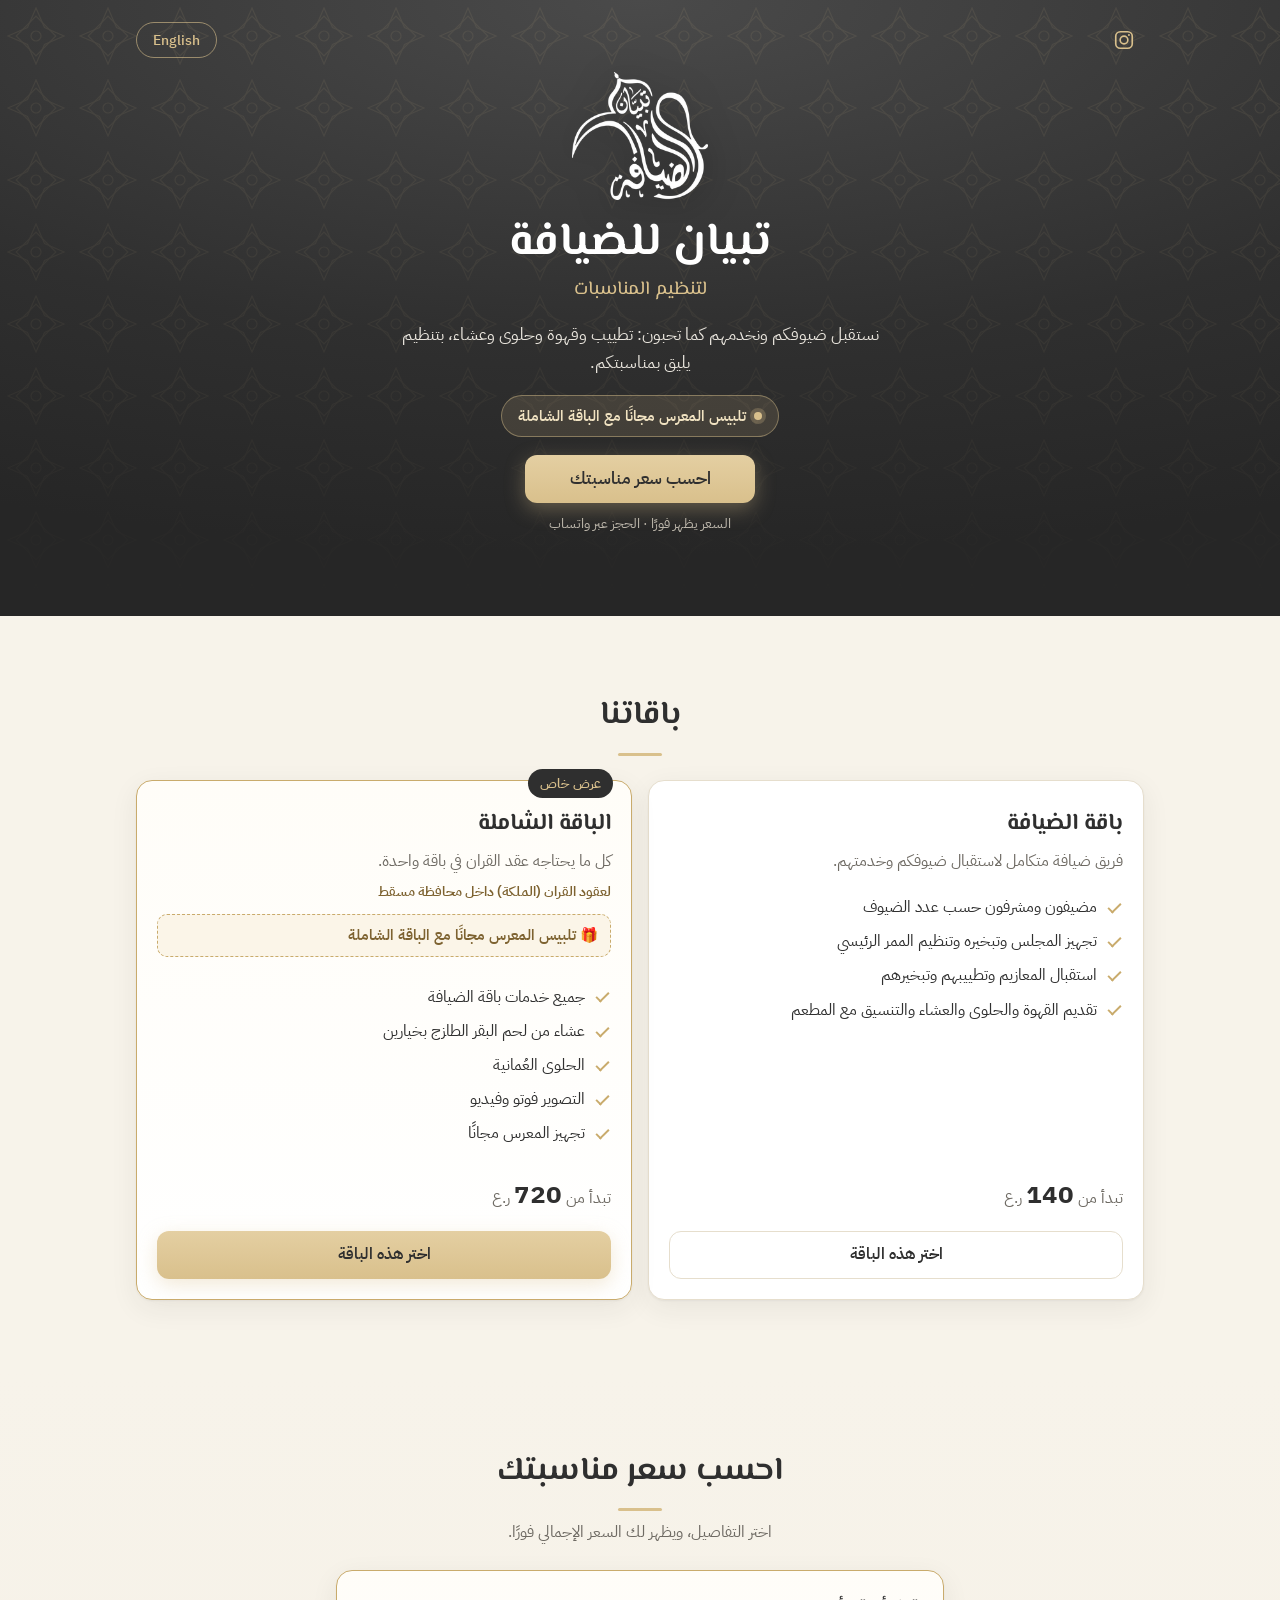
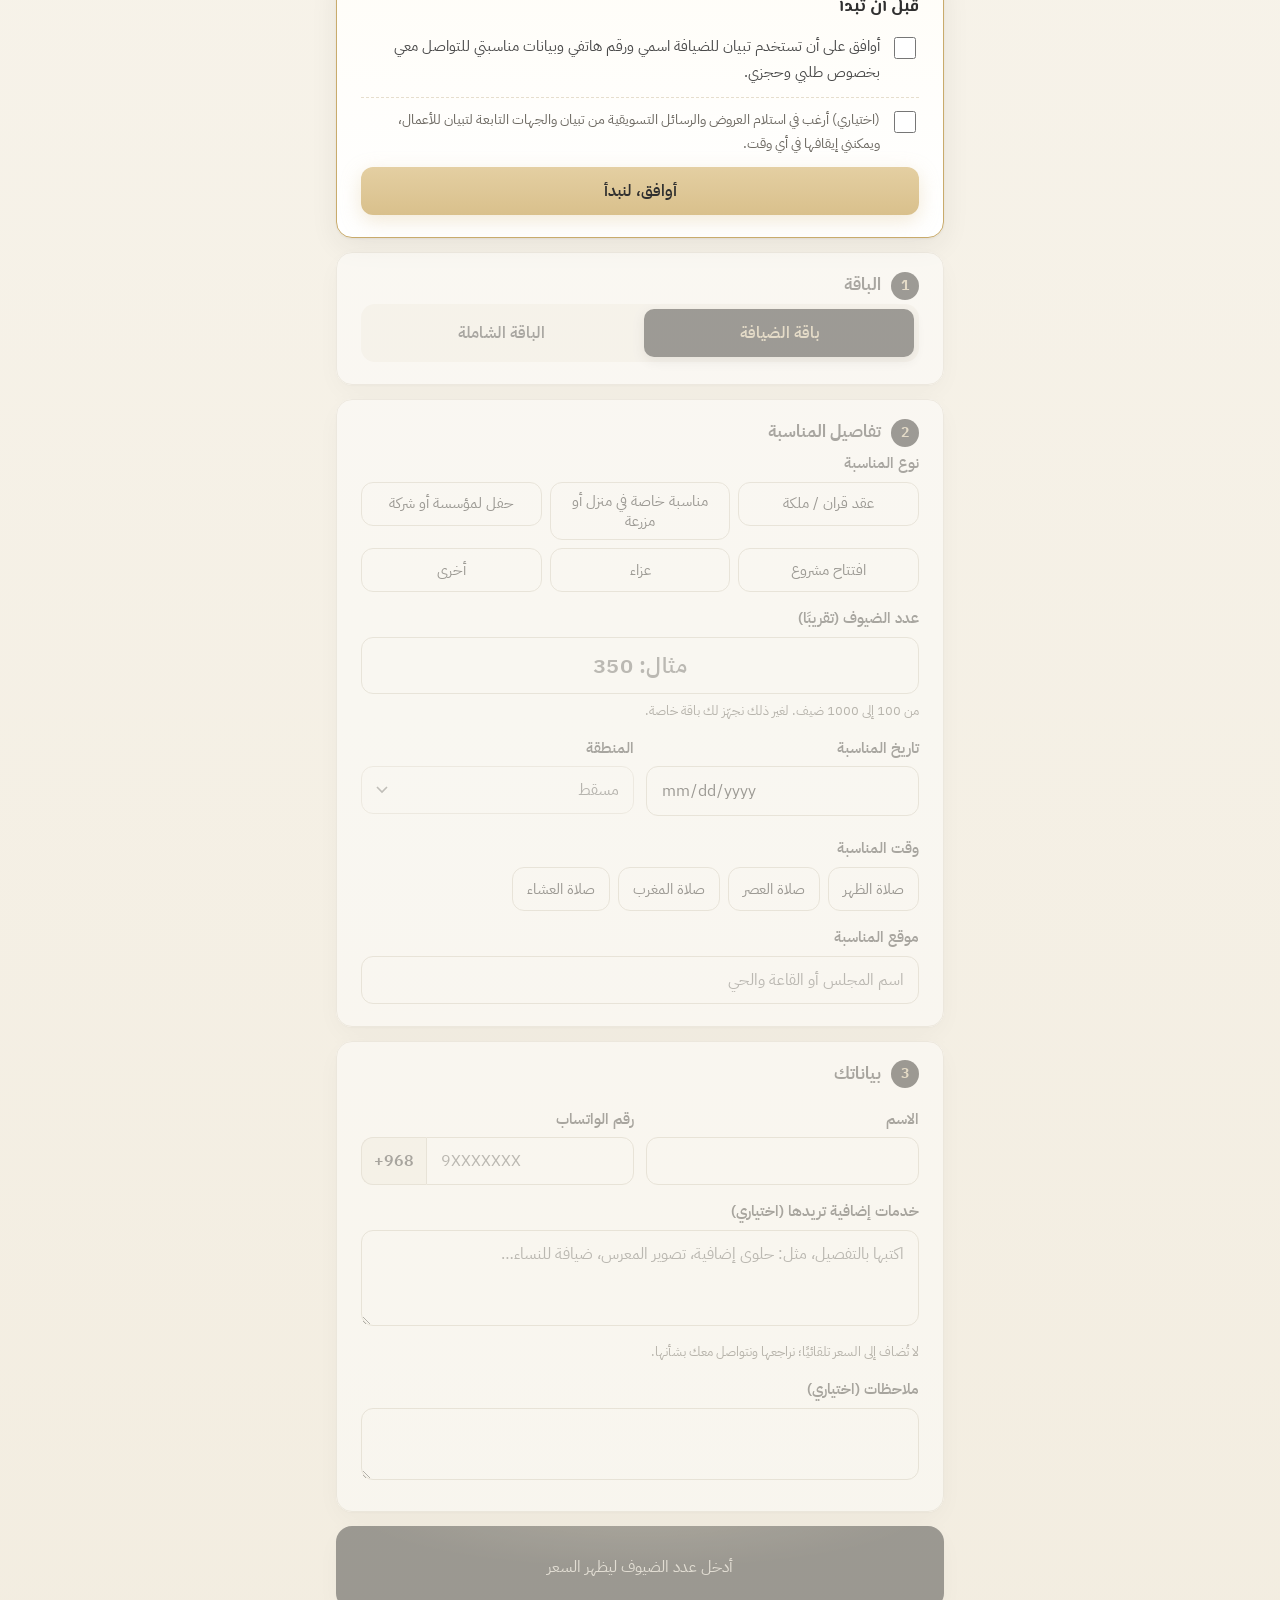
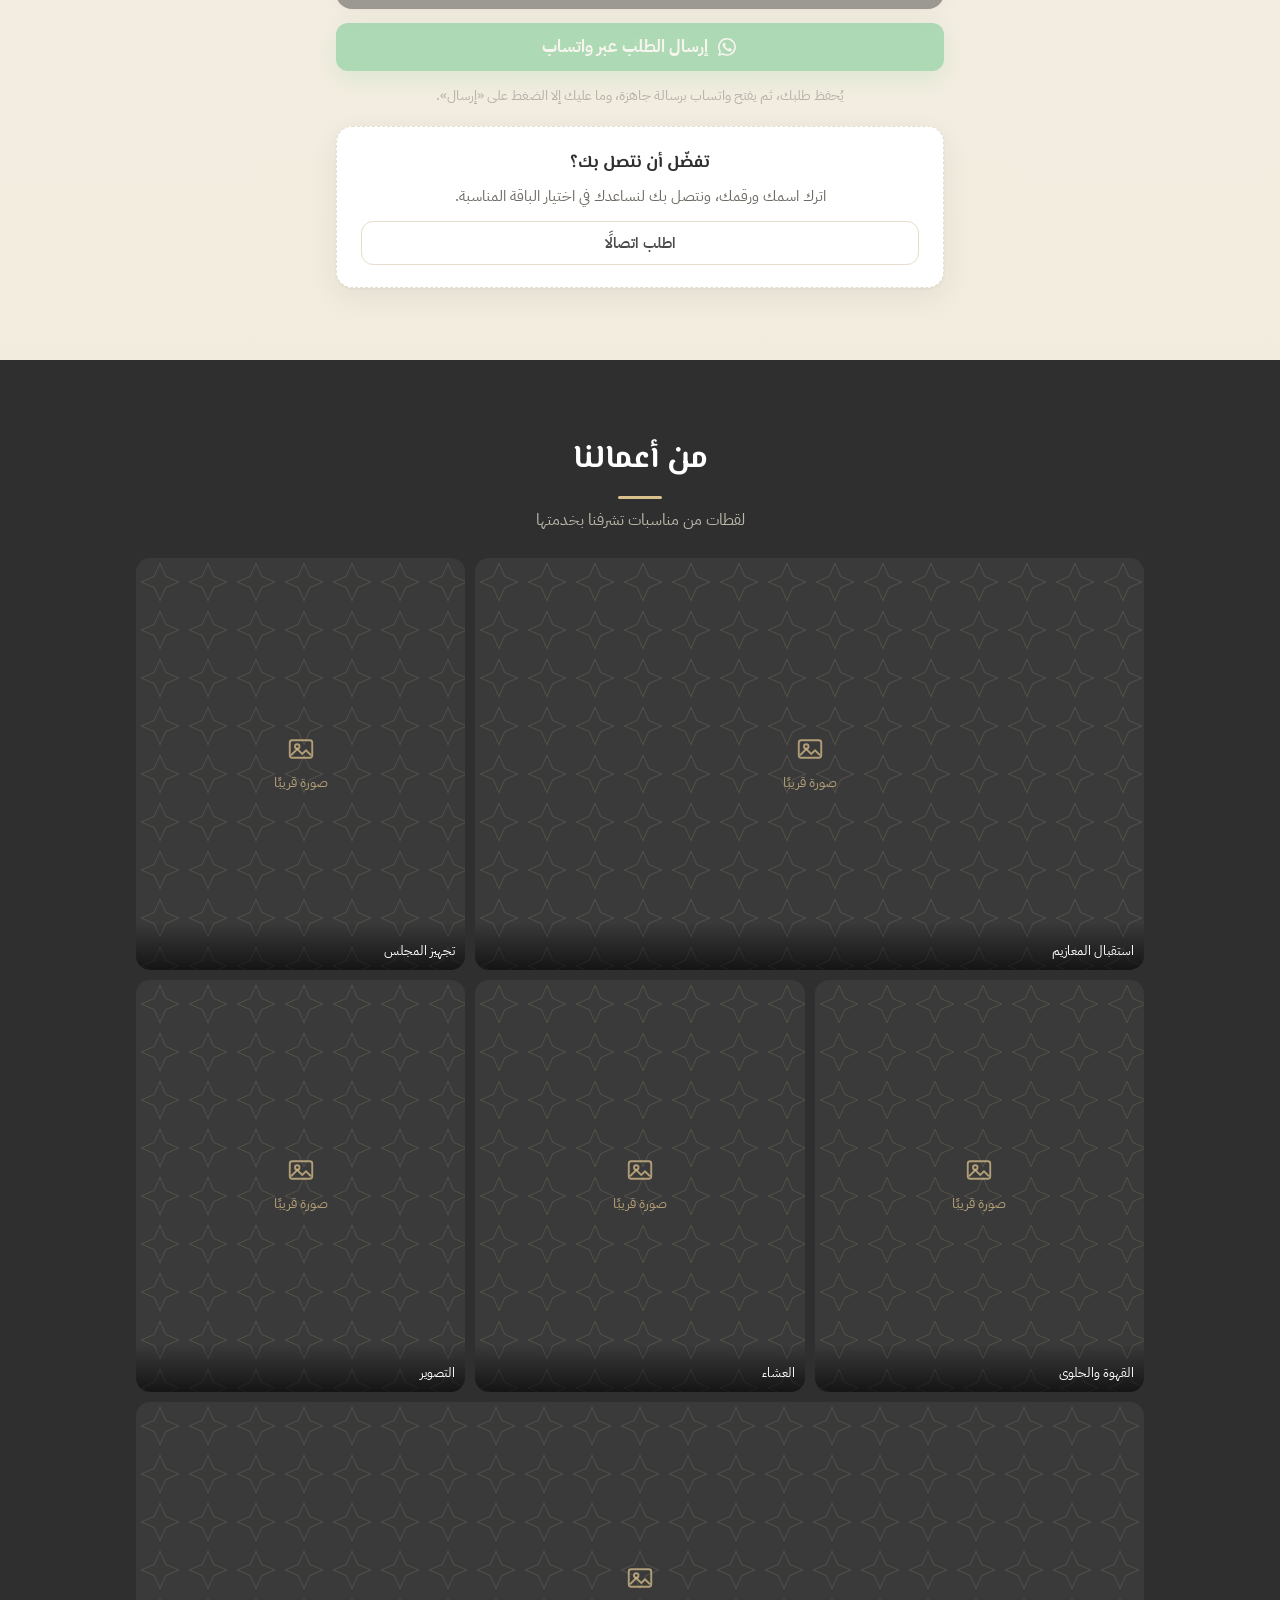
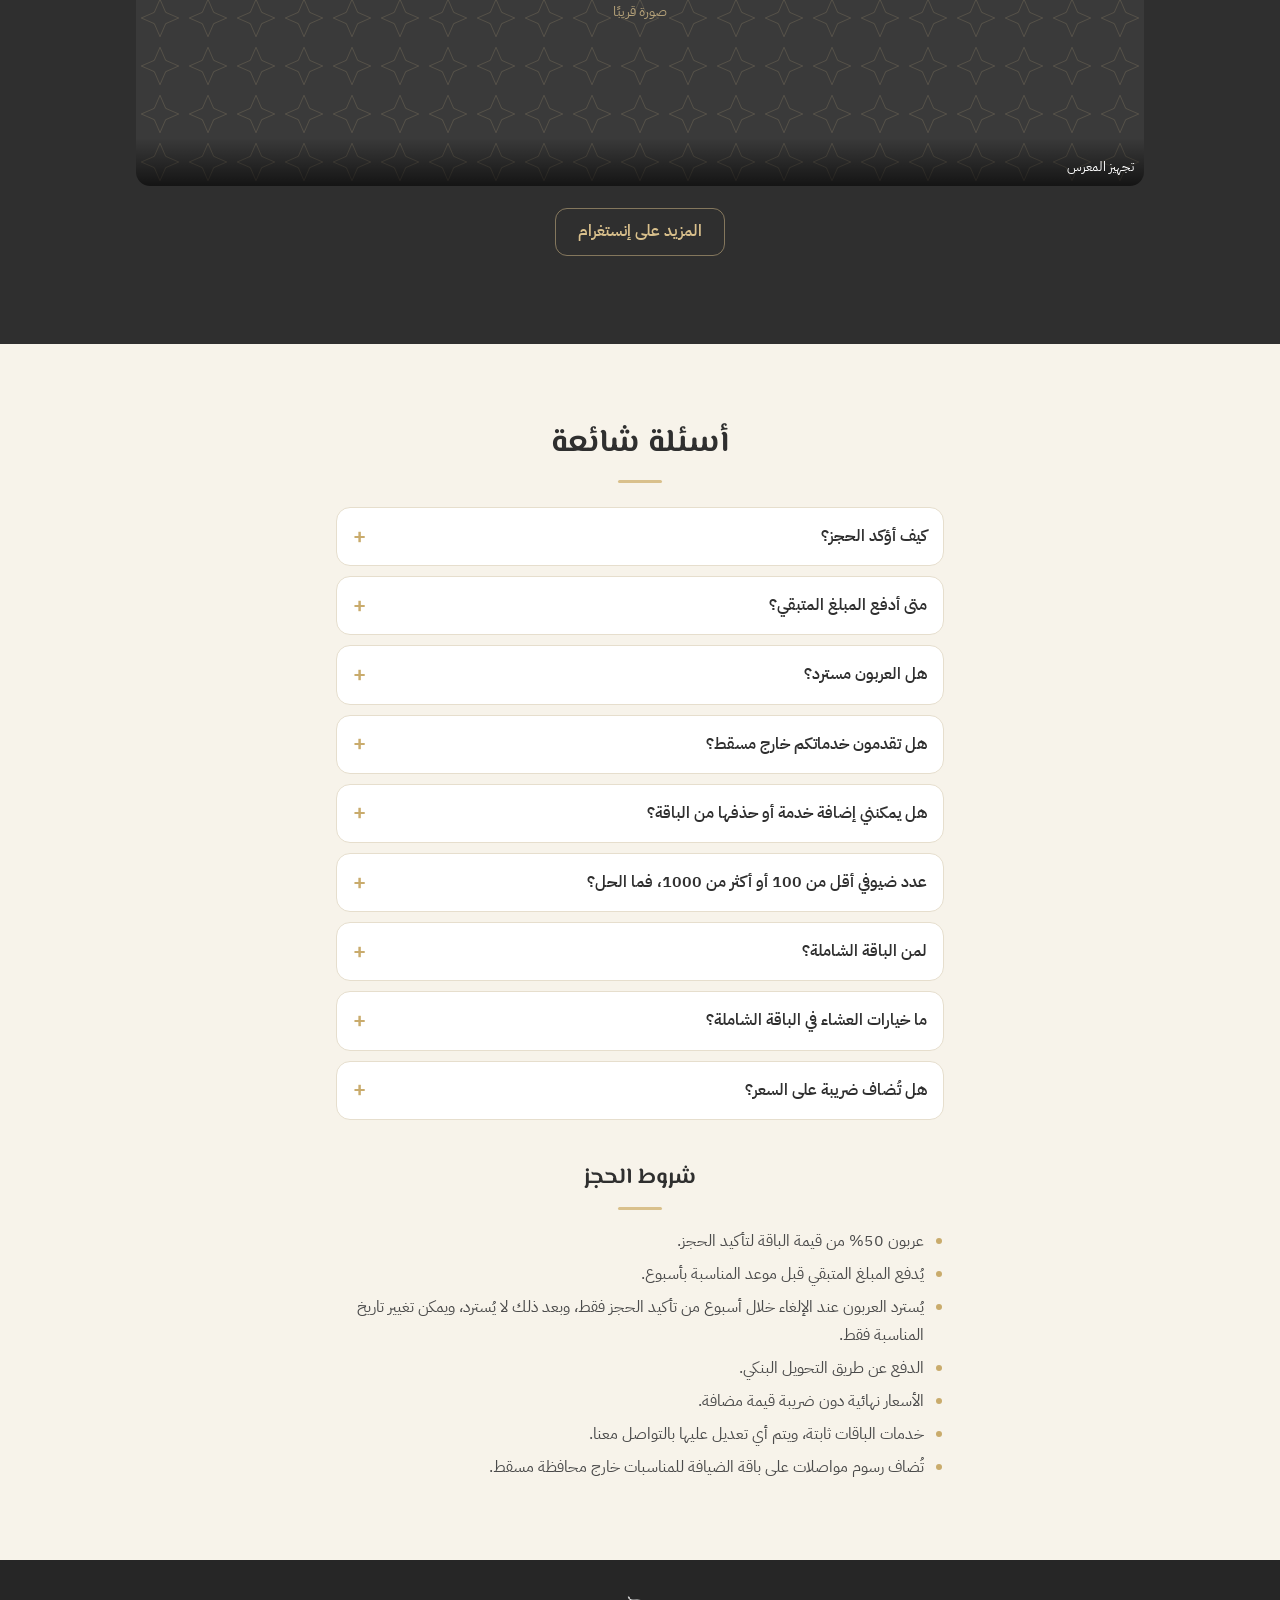
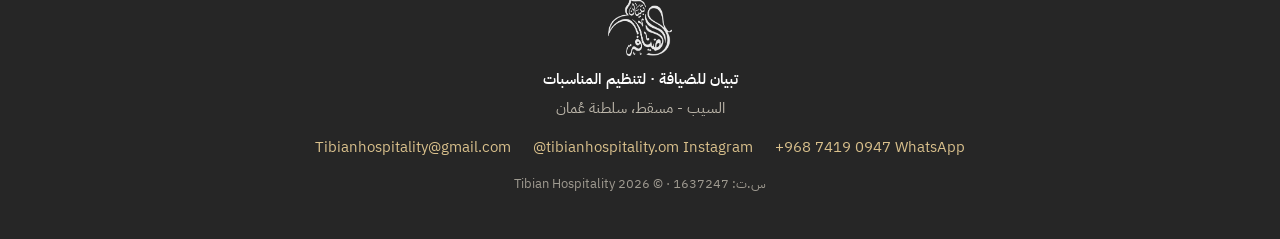
==== commit d2faf289: "Update site 202611251406" ====
--- a/index.html
+++ b/index.html
@@ -6,6 +6,9 @@
 <title>تبيان للضيافة | ضيافة الأعراس والمناسبات في عُمان</title>
 <meta name="description" content="تبيان للضيافة لتنظيم المناسبات في مسقط وكل عُمان: فريق ضيافة واستقبال، عشاء، حلوى عُمانية وتصوير. احسب سعر مناسبتك فورًا واحجز عبر واتساب.">
 <meta name="theme-color" content="#2F2F2F">
+<meta name="robots" content="index, follow, max-image-preview:large">
+<meta name="keywords" content="ضيافة أعراس مسقط, ضيافة ملكة, مضيفين مناسبات عمان, ضيافة عزاء, ضيافة حفلات شركات, تبيان للضيافة, wedding hospitality Oman">
+
 <link rel="canonical" href="https://tibianhospitality-code.github.io/">
 <link rel="alternate" hreflang="ar" href="https://tibianhospitality-code.github.io/">
 <link rel="alternate" hreflang="en" href="https://tibianhospitality-code.github.io/?lang=en">
@@ -31,12 +34,13 @@
 <link rel="preload" as="style" href="https://fonts.googleapis.com/css2?family=El+Messiri:wght@500;600;700&family=IBM+Plex+Sans+Arabic:wght@400;500;600;700&display=swap">
 <link rel="stylesheet" href="https://fonts.googleapis.com/css2?family=El+Messiri:wght@500;600;700&family=IBM+Plex+Sans+Arabic:wght@400;500;600;700&display=swap" media="print" onload="this.media='all'">
 <noscript><link rel="stylesheet" href="https://fonts.googleapis.com/css2?family=El+Messiri:wght@500;600;700&family=IBM+Plex+Sans+Arabic:wght@400;500;600;700&display=swap"></noscript>
-<link rel="stylesheet" href="assets/site.css?v=8">
+<link rel="stylesheet" href="assets/site.css?v=202611251406">
 
 <script type="application/ld+json">
 {
   "@context": "https://schema.org",
   "@type": "LocalBusiness",
+  "@id": "https://tibianhospitality-code.github.io/#business",
   "name": "تبيان للضيافة",
   "alternateName": "Tibian Hospitality",
   "description": "ضيافة الأعراس والمناسبات في عُمان — لتنظيم المناسبات",
@@ -47,7 +51,18 @@
   "address": { "@type": "PostalAddress", "addressLocality": "السيب", "addressRegion": "مسقط", "addressCountry": "OM" },
   "areaServed": { "@type": "Country", "name": "Oman" },
   "sameAs": ["https://www.instagram.com/tibianhospitality.om"],
-  "priceRange": "OMR 140 – 2240"
+  "priceRange": "OMR 140 – 2240",
+  "logo": "https://tibianhospitality-code.github.io/assets/img/apple-touch-icon.png",
+  "currenciesAccepted": "OMR",
+  "knowsLanguage": ["ar", "en"],
+  "hasOfferCatalog": {
+    "@type": "OfferCatalog",
+    "name": "باقات الضيافة",
+    "itemListElement": [
+      { "@type": "Offer", "itemOffered": { "@type": "Service", "name": "باقة الضيافة", "description": "فريق ضيافة واستقبال للأعراس والمناسبات والعزاء وحفلات الشركات في كل عُمان" } },
+      { "@type": "Offer", "itemOffered": { "@type": "Service", "name": "الباقة الشاملة", "description": "ضيافة عقد القران (الملكة) في مسقط: ضيافة وعشاء وحلوى عُمانية وتصوير وتجهيز المعرس" } }
+    ]
+  }
 }
 </script>
 </head>
@@ -215,6 +230,14 @@
         </fieldset>
 
         <div class="card price" id="priceCard" aria-live="polite"></div>
+        <div class="code hidden" id="codeBox">
+          <button type="button" class="link" id="codeToggle" data-t="codeQ">عندك كود خصم؟</button>
+          <div class="code__row hidden" id="codeRow">
+            <input id="codeIn" class="input" dir="ltr" autocomplete="off" autocapitalize="characters" maxlength="30" aria-label="كود الخصم" data-tp="codePh" placeholder="اكتب الكود">
+            <button type="button" class="btn btn--line" id="codeApply" data-t="codeApply">تطبيق</button>
+          </div>
+          <p class="code__msg" id="codeMsg" aria-live="polite"></p>
+        </div>
 
         <p class="err hidden" id="err" role="alert"></p>
         <button type="submit" class="btn btn--wa btn--block" id="sendBtn">
@@ -247,6 +270,33 @@
         </details>
         <button type="button" class="link" id="editBtn" data-t="edit">تعديل الطلب</button>
       </div>
+
+      <!-- اتصلوا بي -->
+      <div class="card callback" id="callback">
+        <h3 class="callback__h" data-t="cbH">تفضّل أن نتصل بك؟</h3>
+        <p class="callback__p" data-t="cbP">اترك اسمك ورقمك، ونتصل بك لنساعدك في اختيار الباقة المناسبة.</p>
+        <button type="button" class="btn btn--line btn--block" id="cbOpen" data-t="cbOpen">اطلب اتصالًا</button>
+        <div id="cbForm" class="hidden">
+          <div class="field"><label class="field__label" for="cbName" data-t="name">الاسم</label><input id="cbName" class="input" autocomplete="name" maxlength="80"></div>
+          <div class="field"><label class="field__label" for="cbPhone" data-t="phone">رقم الهاتف</label><input id="cbPhone" class="input" type="tel" inputmode="tel" dir="ltr" autocomplete="tel" maxlength="20" placeholder="9xxx xxxx"></div>
+          <div class="field"><label class="field__label" for="cbWhen" data-t="cbWhen">الوقت المناسب للاتصال</label>
+            <select id="cbWhen" class="input"><option value="أي وقت" data-t="cbAny">أي وقت</option><option value="صباحًا" data-t="cbMorning">صباحًا</option><option value="بعد الظهر" data-t="cbNoon">بعد الظهر</option><option value="مساءً" data-t="cbEvening">مساءً</option></select></div>
+          <label class="consent__row cb__consent hidden" for="cbConsent" id="cbConsentRow"><input type="checkbox" id="cbConsent"><span id="cbConsentText"></span></label>
+          <p class="err hidden" id="cbErr" role="alert"></p>
+          <button type="button" class="btn btn--gold btn--block" id="cbSend" data-t="cbSend">اطلب الاتصال</button>
+        </div>
+        <p class="callback__done hidden" id="cbDone" role="status"></p>
+      </div>
+    </div>
+  </section>
+
+  <!-- آراء العملاء -->
+  <section class="section" id="reviews" aria-labelledby="revTitle" hidden>
+    <div class="wrap">
+      <h2 class="section__title" id="revTitle" data-t="revTitle">آراء عملائنا</h2>
+      <p class="section__sub" data-t="revSub">كلمات نعتز بها من أصحاب المناسبات</p>
+      <div class="reviews" id="reviewsGrid"></div>
+      <p class="center hidden" id="reviewsMoreP"><a class="btn btn--line" id="reviewsMore" href="#" target="_blank" rel="noopener" data-t="revMore">كل التقييمات على Google</a></p>
     </div>
   </section>
 
@@ -304,9 +354,9 @@
 
 <div class="toast" id="toast" role="status" aria-live="polite"></div>
 
-<script src="assets/config.js?v=8"></script>
-<script src="assets/logic.js?v=8"></script>
-<script src="assets/api.js?v=8"></script>
-<script src="assets/customer.js?v=8"></script>
+<script src="assets/config.js?v=202611251406"></script>
+<script src="assets/logic.js?v=202611251406"></script>
+<script src="assets/api.js?v=202611251406"></script>
+<script src="assets/customer.js?v=202611251406"></script>
 </body>
 </html>
--- a/assets/site.css
+++ b/assets/site.css
@@ -291,3 +291,36 @@
 .consent__done { text-align: center; font-size: 13.5px; color: var(--ok); margin: 0 0 12px; }
 .consent__done .link { font-size: 13.5px; padding: 0 4px; }
 .form.locked { opacity: .45; pointer-events: none; filter: grayscale(.4); user-select: none; }
+
+/* كود الخصم */
+.code { margin-top: 10px; text-align: center; }
+.code__row { display: grid; grid-template-columns: minmax(0, 1fr) auto; gap: 8px; margin-top: 6px; }
+.code__row .input { text-transform: uppercase; letter-spacing: .5px; }
+.code__msg { margin: 6px 0 0; font-size: 14px; min-height: 0; }
+.code__msg.ok { color: var(--ok); font-weight: 600; }
+.code__msg.bad { color: var(--danger); }
+.price__disc { color: var(--ok); }
+.price__disc b { color: var(--ok); }
+
+/* اتصلوا بي */
+.callback { margin-top: 18px; text-align: center; border-style: dashed; }
+.callback__h { margin: 0; font-size: 17px; font-family: var(--f-display); }
+html[dir="ltr"] .callback__h { font-family: var(--f-body); }
+.callback__p { margin: 6px 0 12px; color: var(--grey-2); font-size: 14.5px; }
+.callback .field { text-align: start; }
+.callback .err { text-align: start; }
+.cb__consent { text-align: start; margin-top: 12px; font-size: 13.5px; }
+.callback #cbSend { margin-top: 14px; }
+.callback__done { margin: 4px 0 0; color: var(--ok); font-weight: 600; }
+
+/* آراء العملاء */
+.reviews { display: grid; gap: 12px; }
+@media (min-width: 720px) { .reviews { grid-template-columns: repeat(2, minmax(0, 1fr)); } }
+@media (min-width: 1040px) { .reviews { grid-template-columns: repeat(3, minmax(0, 1fr)); } }
+.review { margin: 0; background: var(--paper); border: 1px solid var(--line); border-radius: var(--radius); padding: 16px; box-shadow: var(--shadow); display: grid; gap: 8px; align-content: start; }
+.review__stars { display: flex; gap: 2px; }
+.review__stars svg { width: 16px; height: 16px; fill: var(--gold-2); }
+.review__stars svg.off { fill: var(--line); }
+.review__text { margin: 0; line-height: 1.85; color: var(--charcoal); }
+.review__who { margin: 0; font-size: 13.5px; color: var(--grey-2); }
+.review__who b { color: var(--grey); }
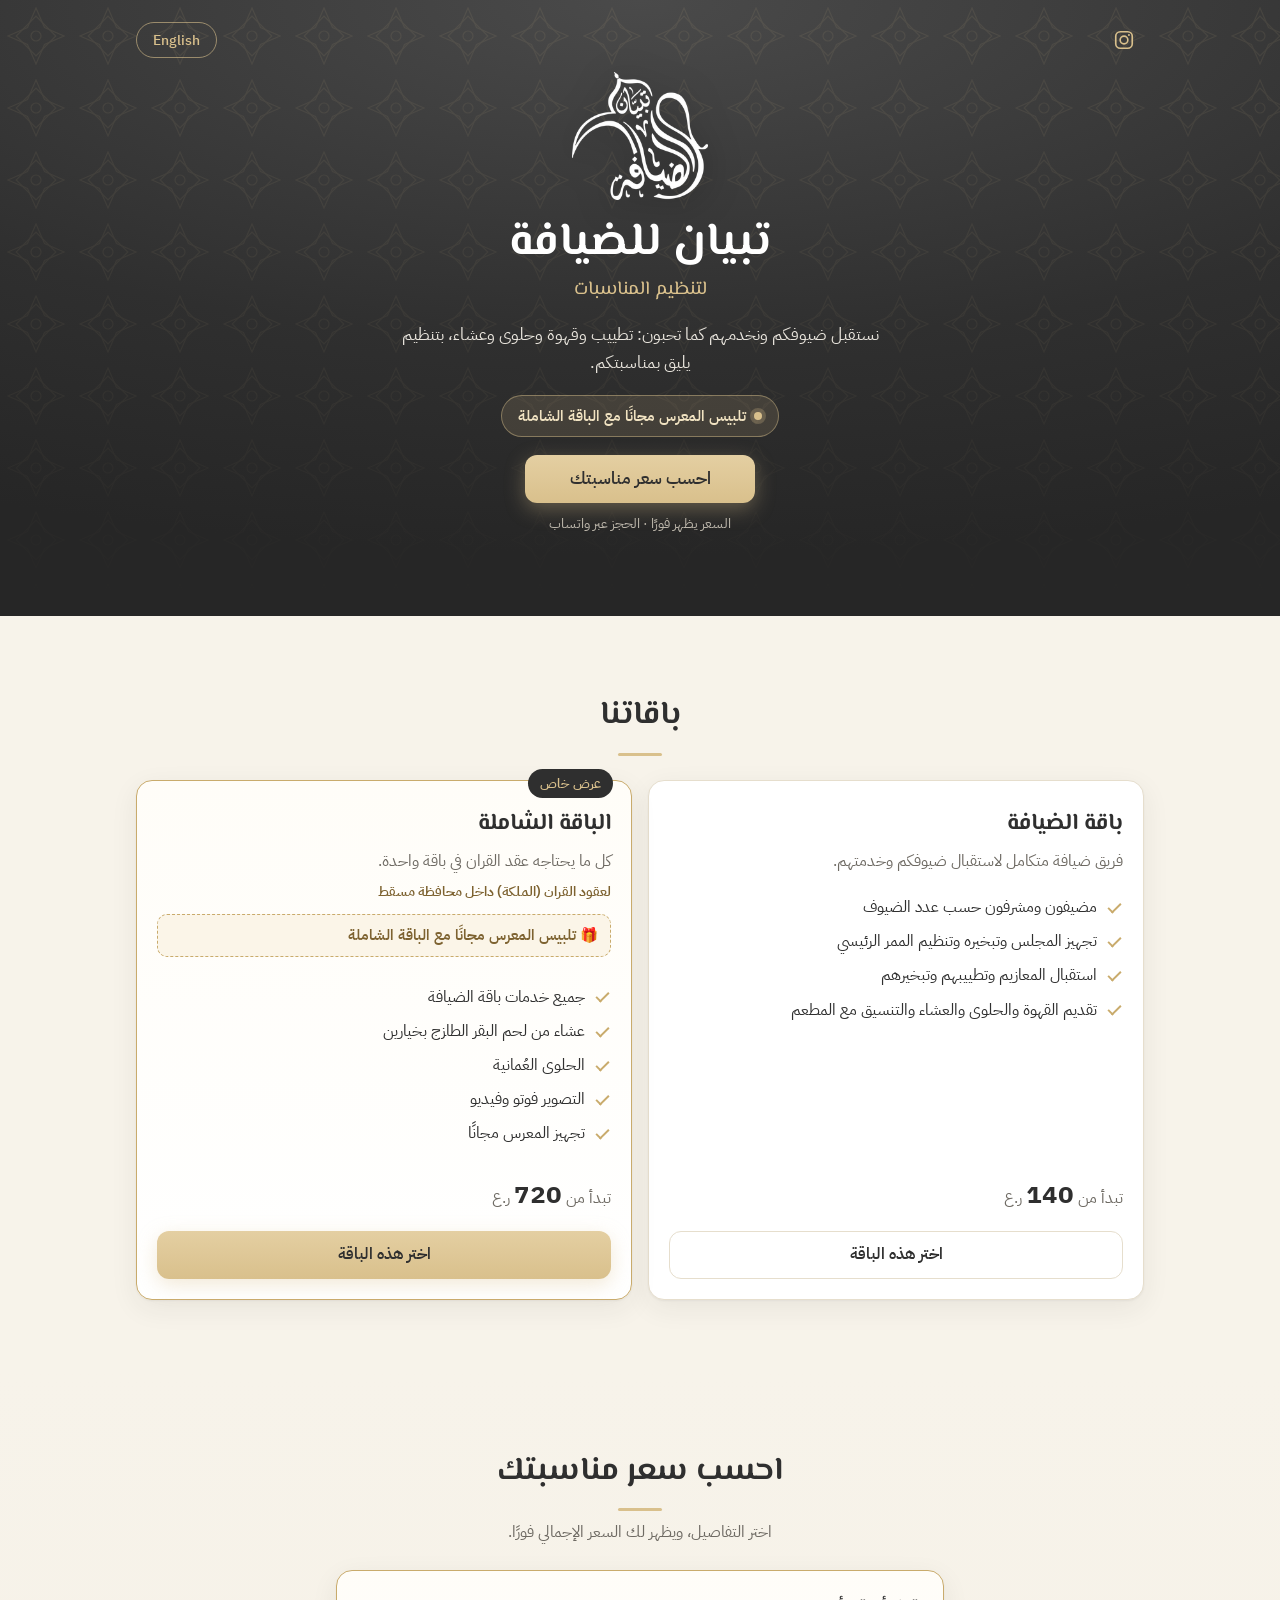
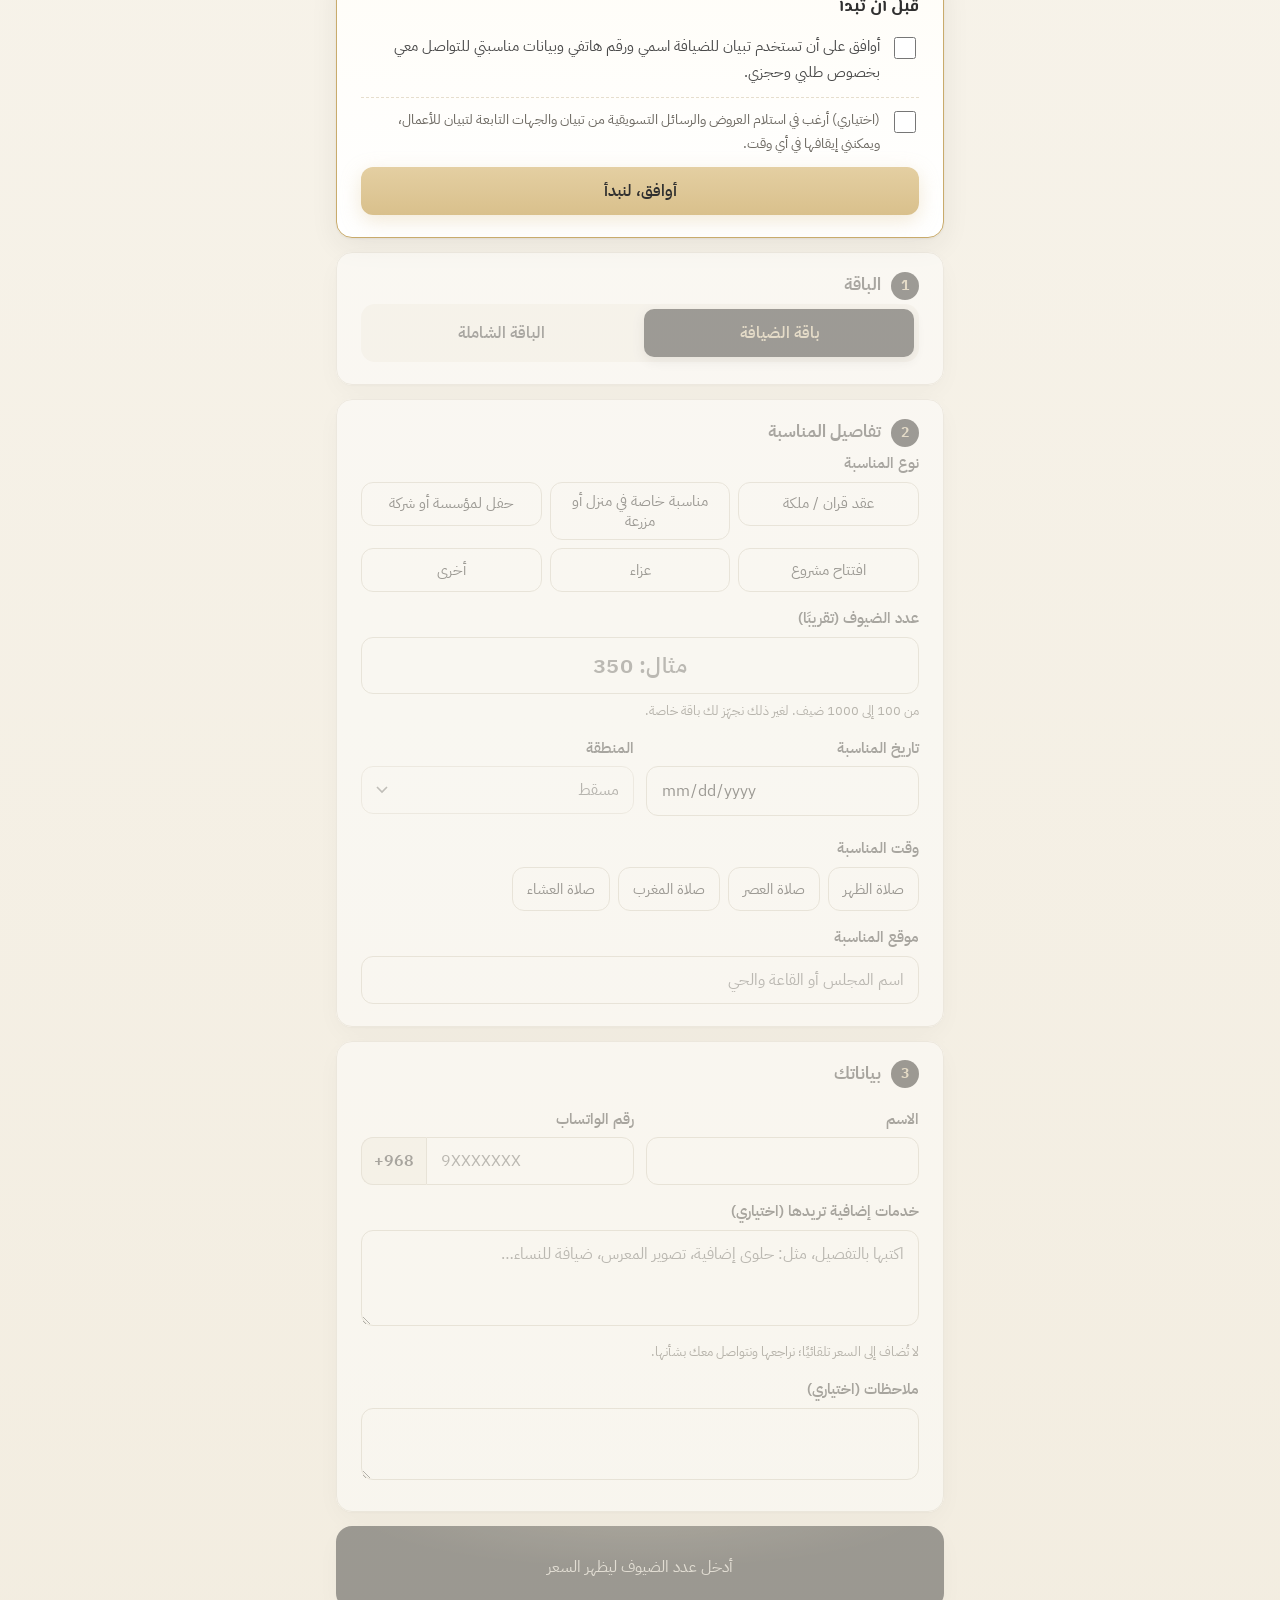
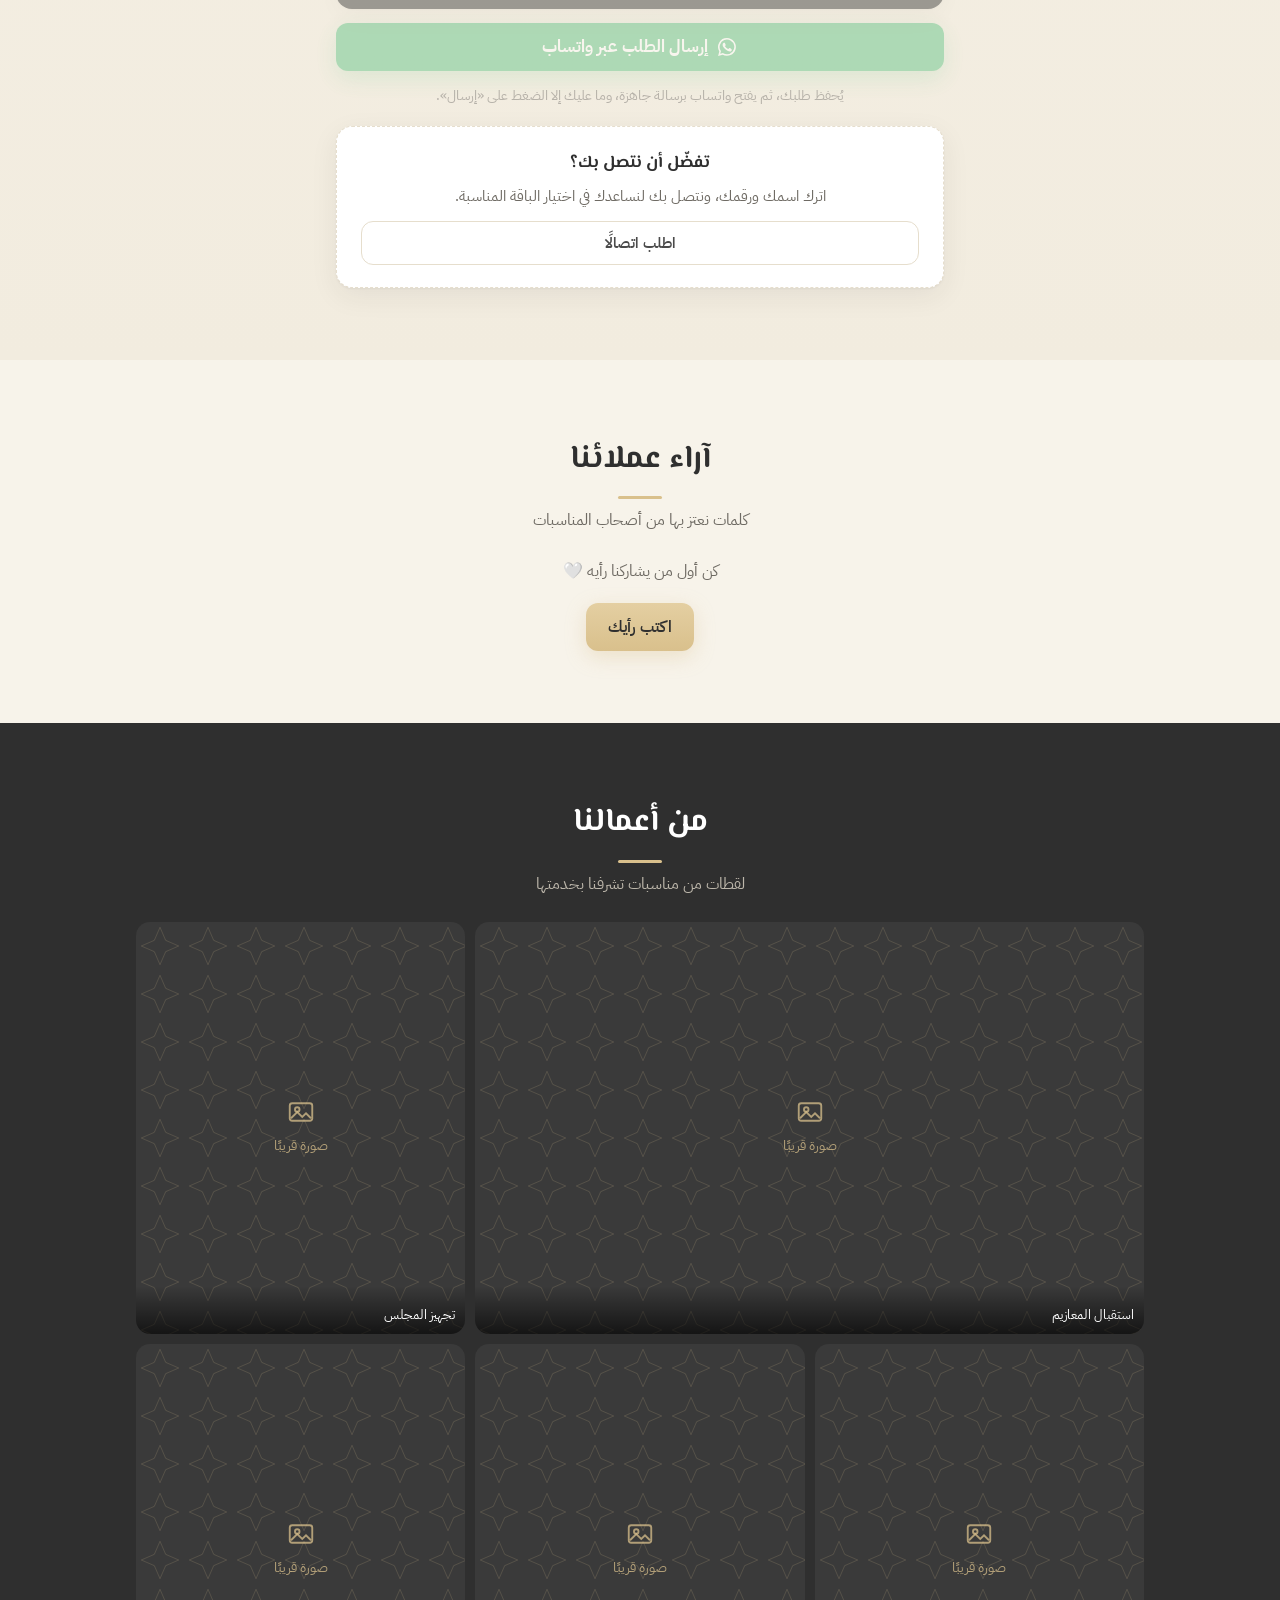
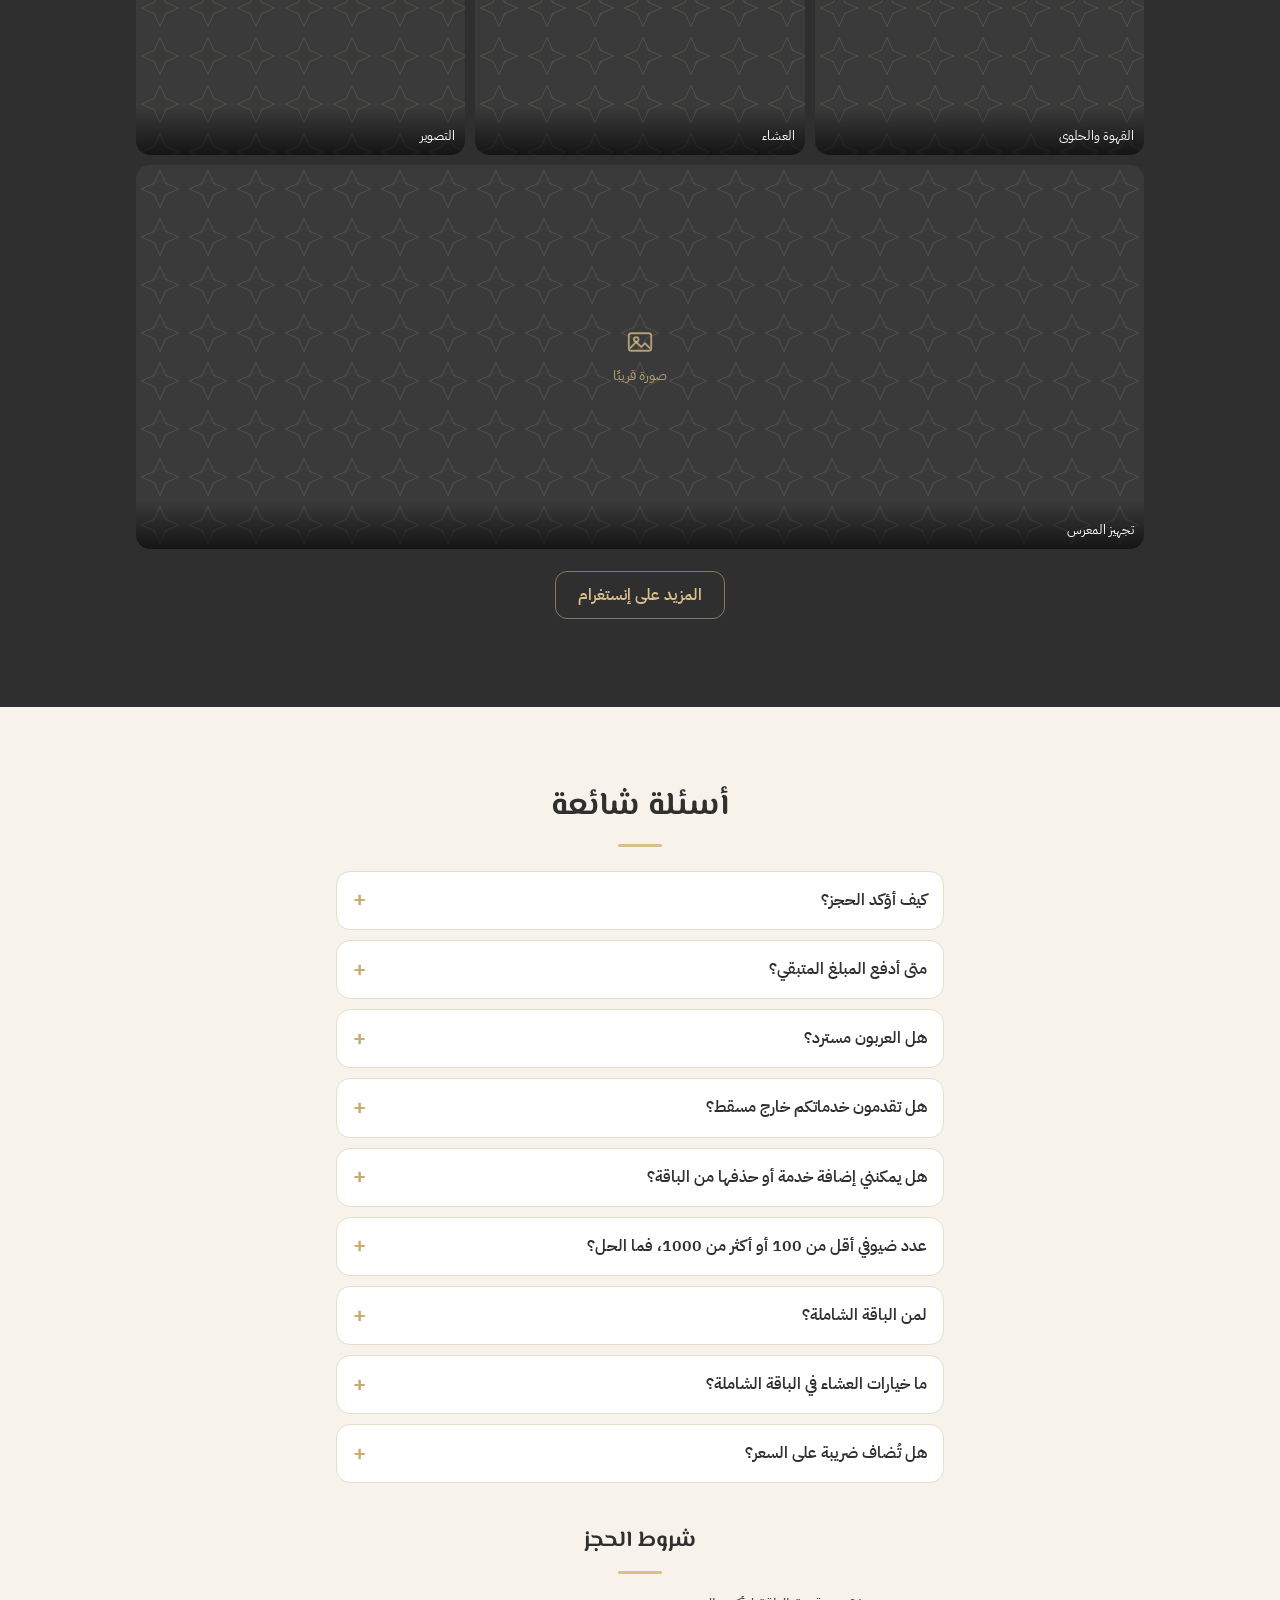
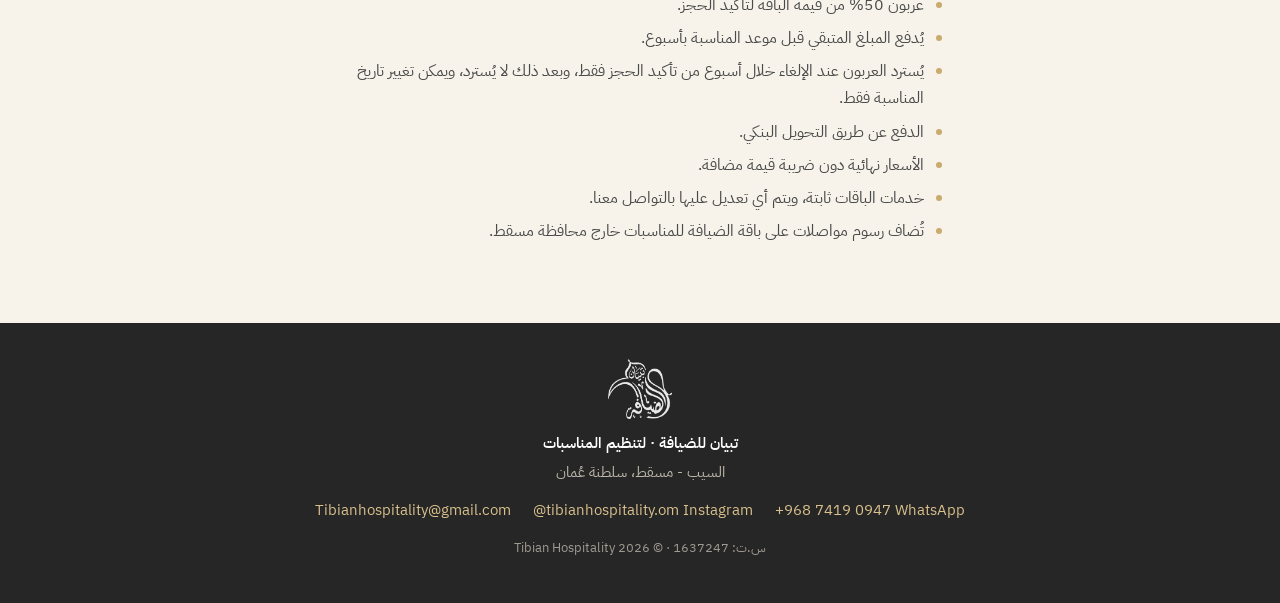
==== commit c41a741b: "Update site 202611251430" ====
--- a/index.html
+++ b/index.html
@@ -34,7 +34,7 @@
 <link rel="preload" as="style" href="https://fonts.googleapis.com/css2?family=El+Messiri:wght@500;600;700&family=IBM+Plex+Sans+Arabic:wght@400;500;600;700&display=swap">
 <link rel="stylesheet" href="https://fonts.googleapis.com/css2?family=El+Messiri:wght@500;600;700&family=IBM+Plex+Sans+Arabic:wght@400;500;600;700&display=swap" media="print" onload="this.media='all'">
 <noscript><link rel="stylesheet" href="https://fonts.googleapis.com/css2?family=El+Messiri:wght@500;600;700&family=IBM+Plex+Sans+Arabic:wght@400;500;600;700&display=swap"></noscript>
-<link rel="stylesheet" href="assets/site.css?v=202611251406">
+<link rel="stylesheet" href="assets/site.css?v=202611251430">
 
 <script type="application/ld+json">
 {
@@ -291,11 +291,32 @@
   </section>
 
   <!-- آراء العملاء -->
-  <section class="section" id="reviews" aria-labelledby="revTitle" hidden>
+  <section class="section" id="reviews" aria-labelledby="revTitle">
     <div class="wrap">
       <h2 class="section__title" id="revTitle" data-t="revTitle">آراء عملائنا</h2>
       <p class="section__sub" data-t="revSub">كلمات نعتز بها من أصحاب المناسبات</p>
+      <a class="gsum hidden" id="gSummary" href="#" target="_blank" rel="noopener"></a>
       <div class="reviews" id="reviewsGrid"></div>
+      <p class="rv-empty hidden" id="rvEmpty" data-t="rvEmpty">كن أول من يشاركنا رأيه 🤍</p>
+      <div class="rv-write">
+        <button type="button" class="btn btn--gold" id="rvOpen" data-t="rvOpen">اكتب رأيك</button>
+        <form class="card rv-form hidden" id="rvForm" novalidate>
+          <h3 class="rv-form__h" data-t="rvFormH">شاركنا رأيك في مناسبتك</h3>
+          <div class="field"><span class="field__label" id="rvStarsL" data-t="rvStars">تقييمك</span>
+            <div class="rv-stars" role="radiogroup" aria-labelledby="rvStarsL" id="rvStars"></div></div>
+          <div class="field"><label class="field__label" for="rvText" data-t="rvText">رأيك</label><textarea id="rvText" class="input" rows="4" maxlength="1000"></textarea></div>
+          <div class="grid2">
+            <div class="field"><label class="field__label" for="rvName" data-t="rvName">الاسم كما تحب أن يظهر</label><input id="rvName" class="input" maxlength="60" autocomplete="name"></div>
+            <div class="field"><label class="field__label" for="rvOcc" data-t="rvOcc">المناسبة (اختياري)</label><input id="rvOcc" class="input" maxlength="60"></div>
+          </div>
+          <div class="field"><label class="field__label" for="rvPhone" data-t="rvPhone">رقم هاتفك (اختياري — لا يُنشر)</label><input id="rvPhone" class="input" type="tel" inputmode="tel" dir="ltr" maxlength="20"></div>
+          <input type="text" id="rvWebsite" tabindex="-1" autocomplete="off" class="hp" aria-hidden="true">
+          <p class="err hidden" id="rvErr" role="alert"></p>
+          <button type="submit" class="btn btn--gold btn--block" id="rvSend" data-t="rvSend">إرسال الرأي</button>
+          <p class="field__hint" data-t="rvNote">يظهر رأيك بعد مراجعته.</p>
+        </form>
+        <p class="rv-done hidden" id="rvDone" role="status"></p>
+      </div>
       <p class="center hidden" id="reviewsMoreP"><a class="btn btn--line" id="reviewsMore" href="#" target="_blank" rel="noopener" data-t="revMore">كل التقييمات على Google</a></p>
     </div>
   </section>
@@ -354,9 +375,9 @@
 
 <div class="toast" id="toast" role="status" aria-live="polite"></div>
 
-<script src="assets/config.js?v=202611251406"></script>
-<script src="assets/logic.js?v=202611251406"></script>
-<script src="assets/api.js?v=202611251406"></script>
-<script src="assets/customer.js?v=202611251406"></script>
+<script src="assets/config.js?v=202611251430"></script>
+<script src="assets/logic.js?v=202611251430"></script>
+<script src="assets/api.js?v=202611251430"></script>
+<script src="assets/customer.js?v=202611251430"></script>
 </body>
 </html>
--- a/assets/site.css
+++ b/assets/site.css
@@ -324,3 +324,25 @@
 .review__text { margin: 0; line-height: 1.85; color: var(--charcoal); }
 .review__who { margin: 0; font-size: 13.5px; color: var(--grey-2); }
 .review__who b { color: var(--grey); }
+
+/* آراء: Google + كتابة رأي */
+.gsum { display: flex; align-items: center; justify-content: center; gap: 10px; margin: 0 auto 18px; padding: 10px 16px; width: fit-content; max-width: 100%; border: 1px solid var(--line); border-radius: 999px; background: var(--paper); color: var(--charcoal); text-decoration: none; box-shadow: var(--shadow); font-size: 14.5px; flex-wrap: wrap; }
+.gsum b { font-size: 20px; font-variant-numeric: tabular-nums; }
+.gsum .review__stars svg { width: 15px; height: 15px; }
+.gsum .g { font-weight: 700; letter-spacing: .2px; }
+.gsum .g i { font-style: normal; } .gsum .g i:nth-child(1){color:#4285F4} .gsum .g i:nth-child(2){color:#EA4335} .gsum .g i:nth-child(3){color:#FBBC05} .gsum .g i:nth-child(4){color:#4285F4} .gsum .g i:nth-child(5){color:#34A853} .gsum .g i:nth-child(6){color:#EA4335}
+.review__src { display: inline-flex; align-items: center; gap: 4px; font-size: 12px; color: var(--grey-2); }
+.review__who a { color: inherit; }
+.rv-empty { text-align: center; color: var(--grey-2); margin: 0 0 12px; }
+.rv-write { margin-top: 18px; text-align: center; }
+.rv-form { text-align: start; margin-top: 12px; }
+.rv-form__h { margin: 0; font-size: 17px; font-family: var(--f-display); }
+html[dir="ltr"] .rv-form__h { font-family: var(--f-body); }
+.rv-stars { display: flex; gap: 4px; direction: ltr; justify-content: flex-start; }
+html[dir="rtl"] .rv-stars { justify-content: flex-end; }
+.rv-stars button { background: none; border: 0; padding: 4px; cursor: pointer; border-radius: 8px; line-height: 0; }
+.rv-stars button svg { width: 32px; height: 32px; fill: var(--line); transition: fill .15s; }
+.rv-stars button.on svg { fill: var(--gold-2); }
+.rv-stars button:focus-visible { outline: 3px solid var(--gold-2); }
+.rv-form #rvSend { margin-top: 14px; }
+.rv-done { color: var(--ok); font-weight: 600; margin: 10px 0 0; }
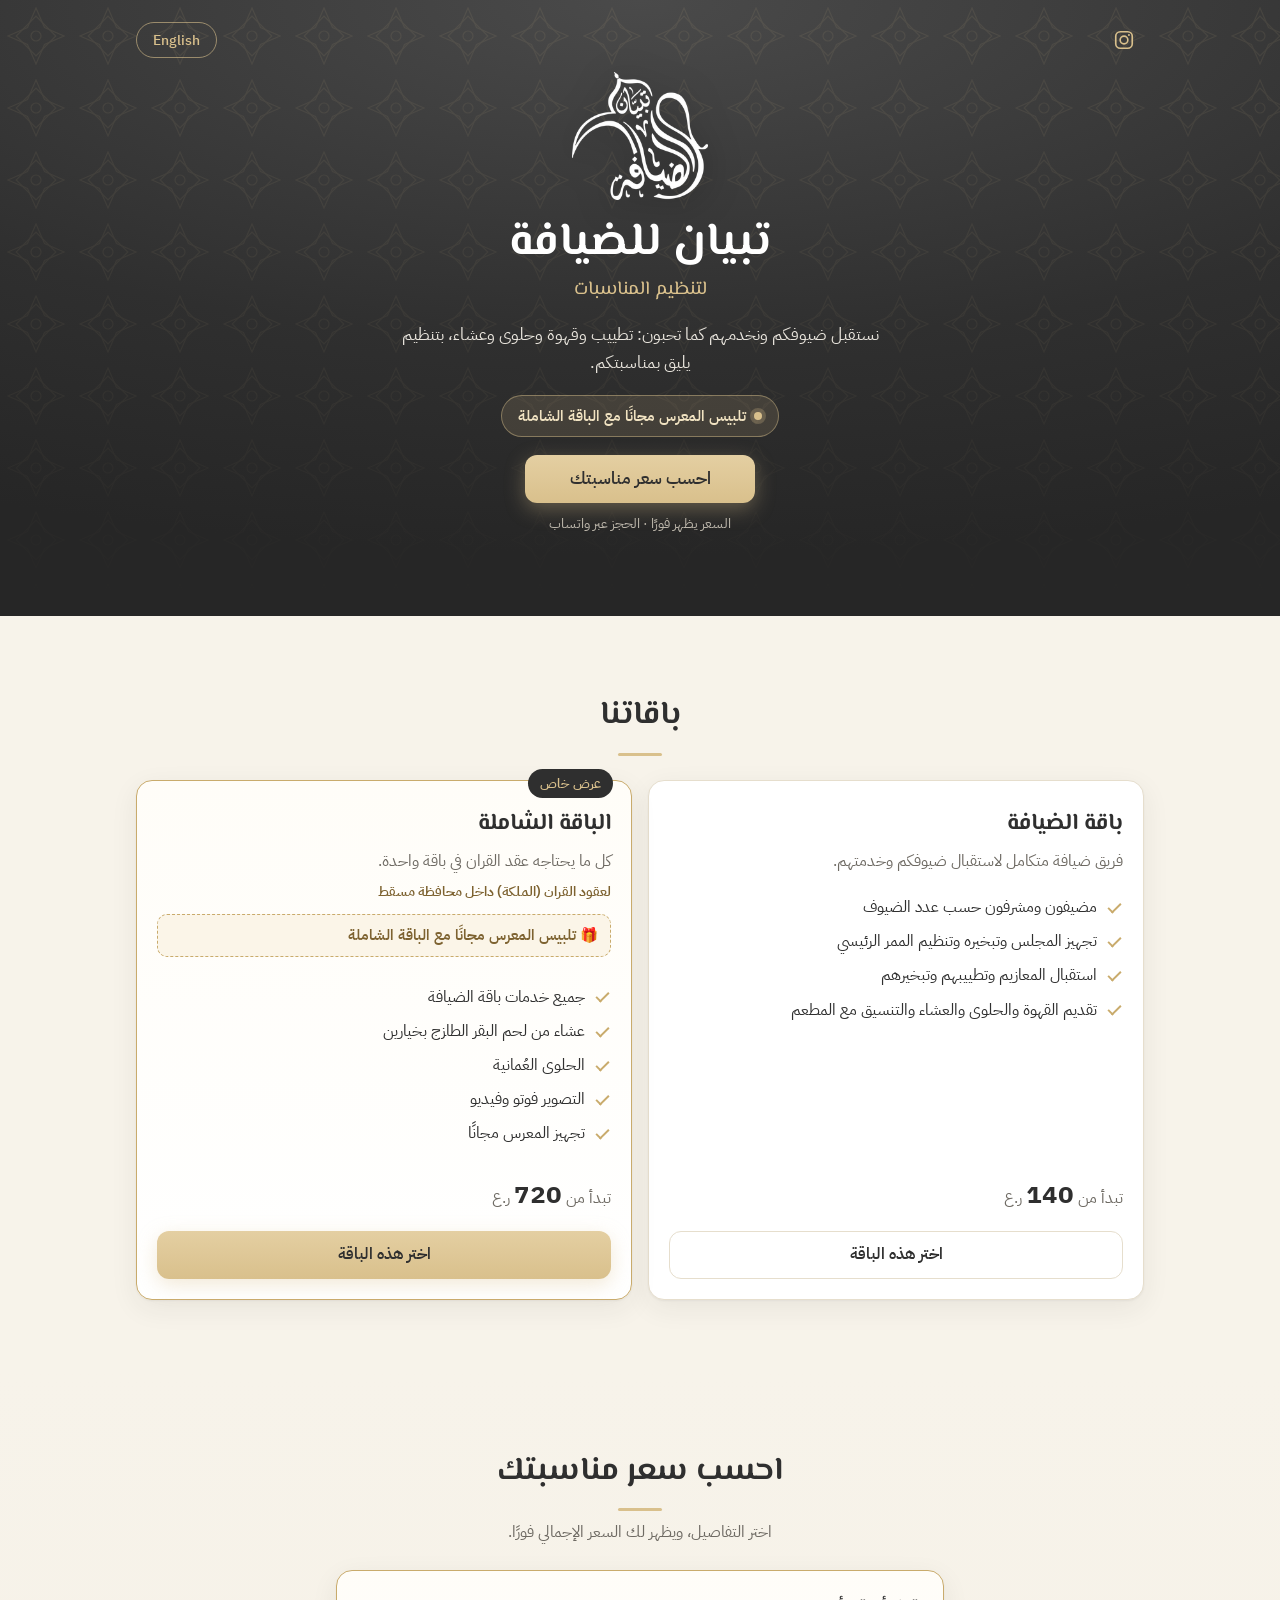
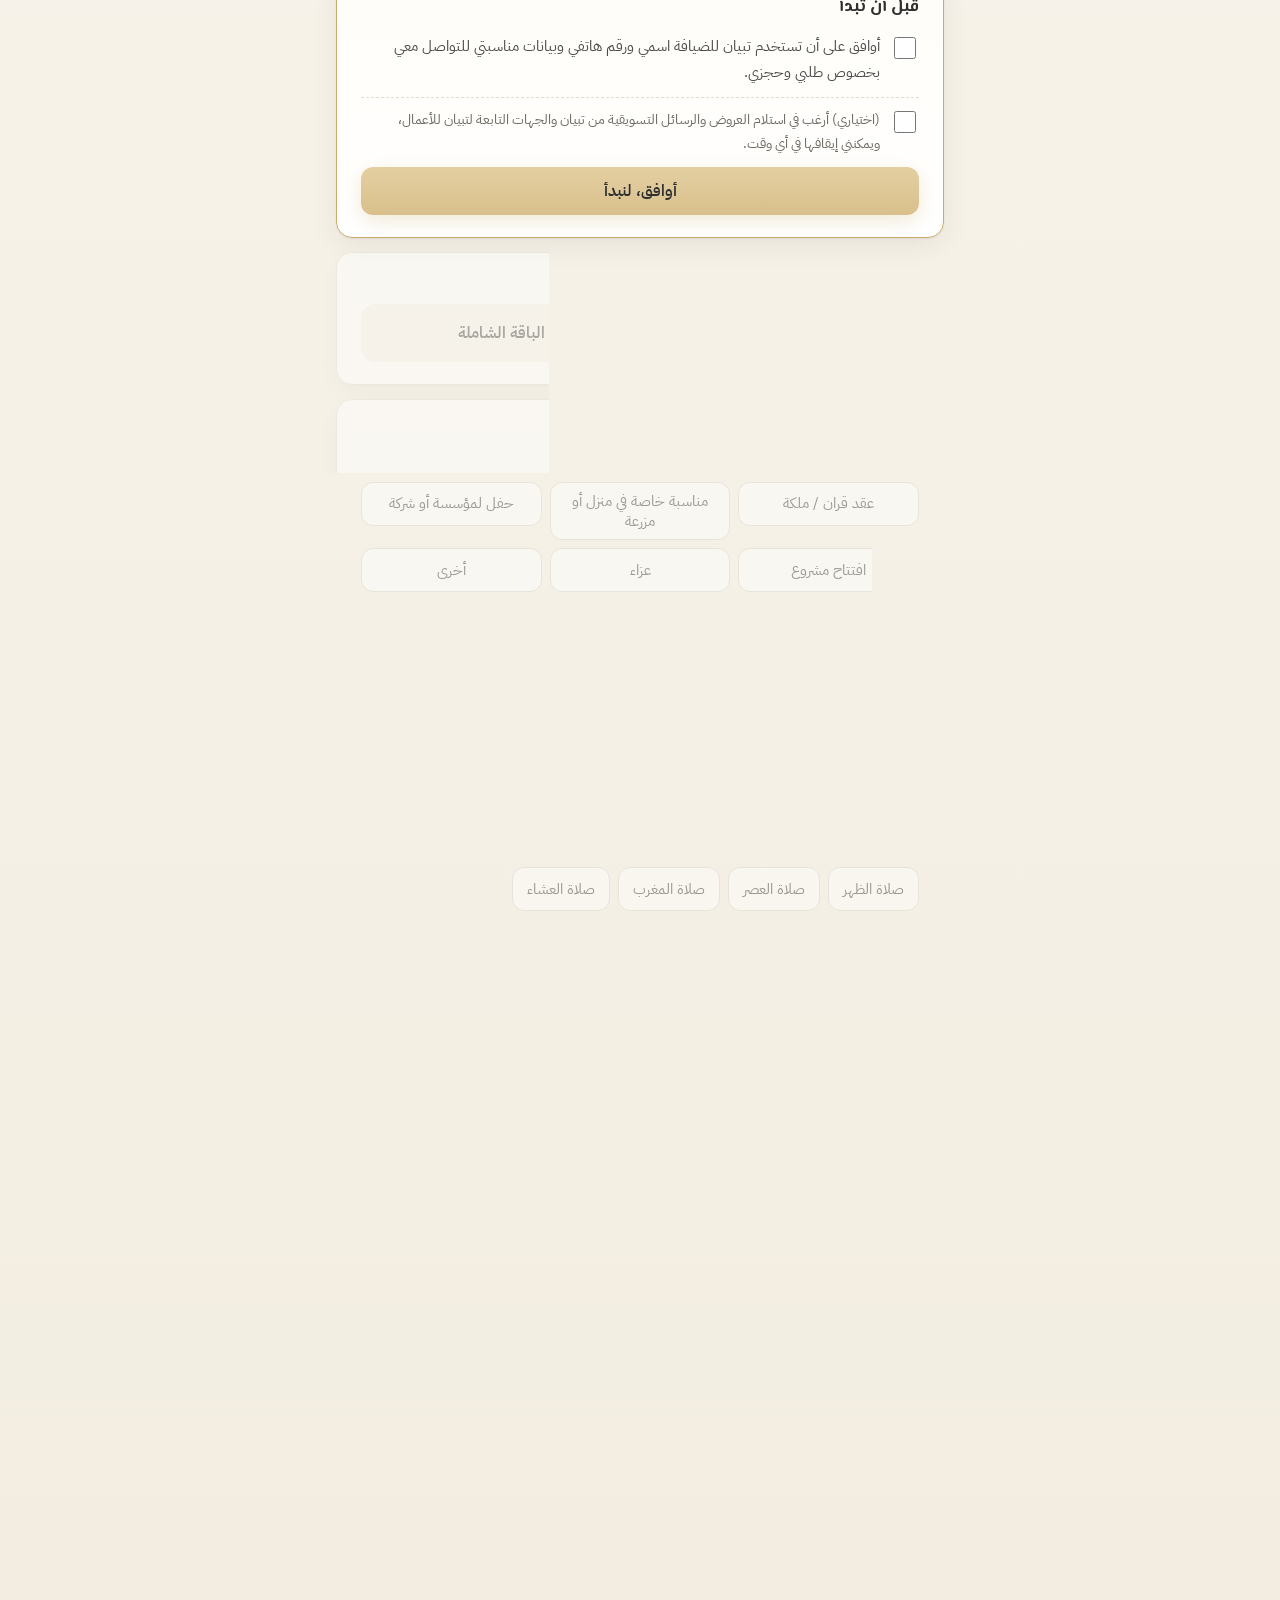
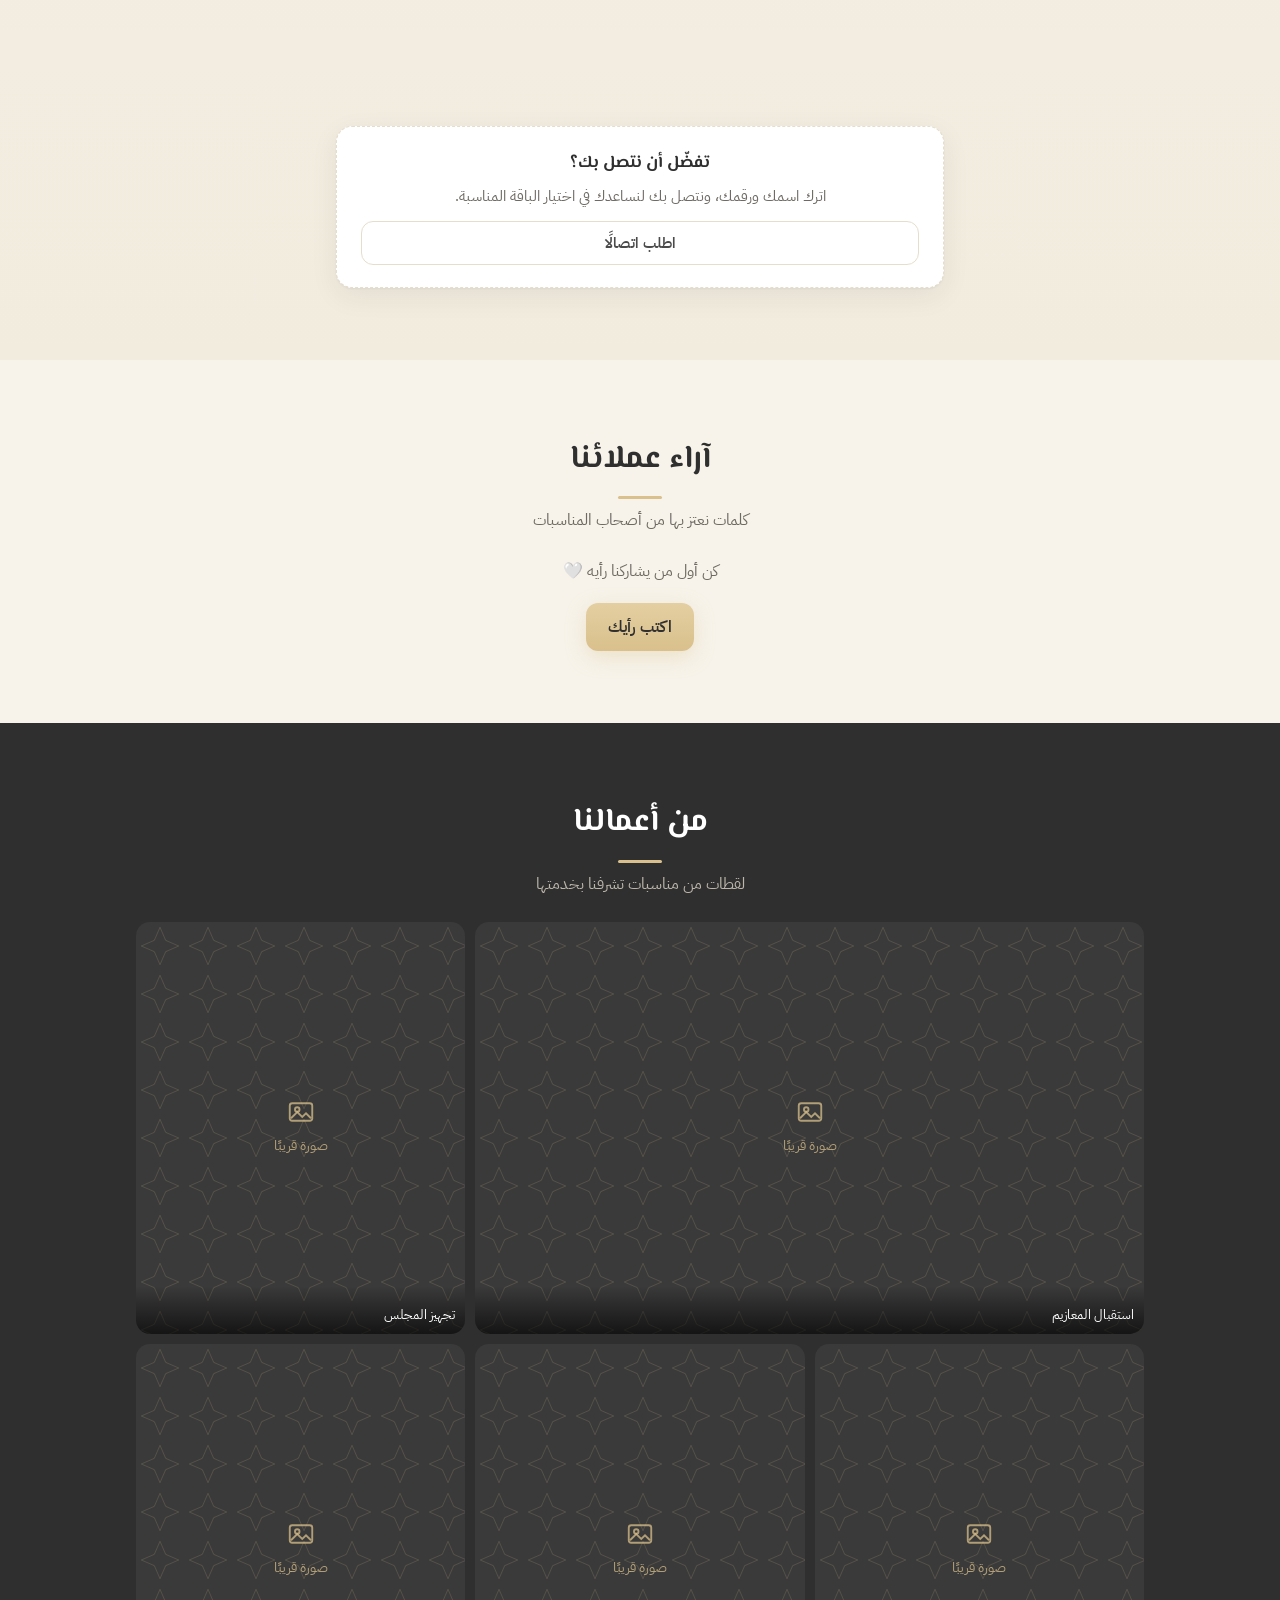
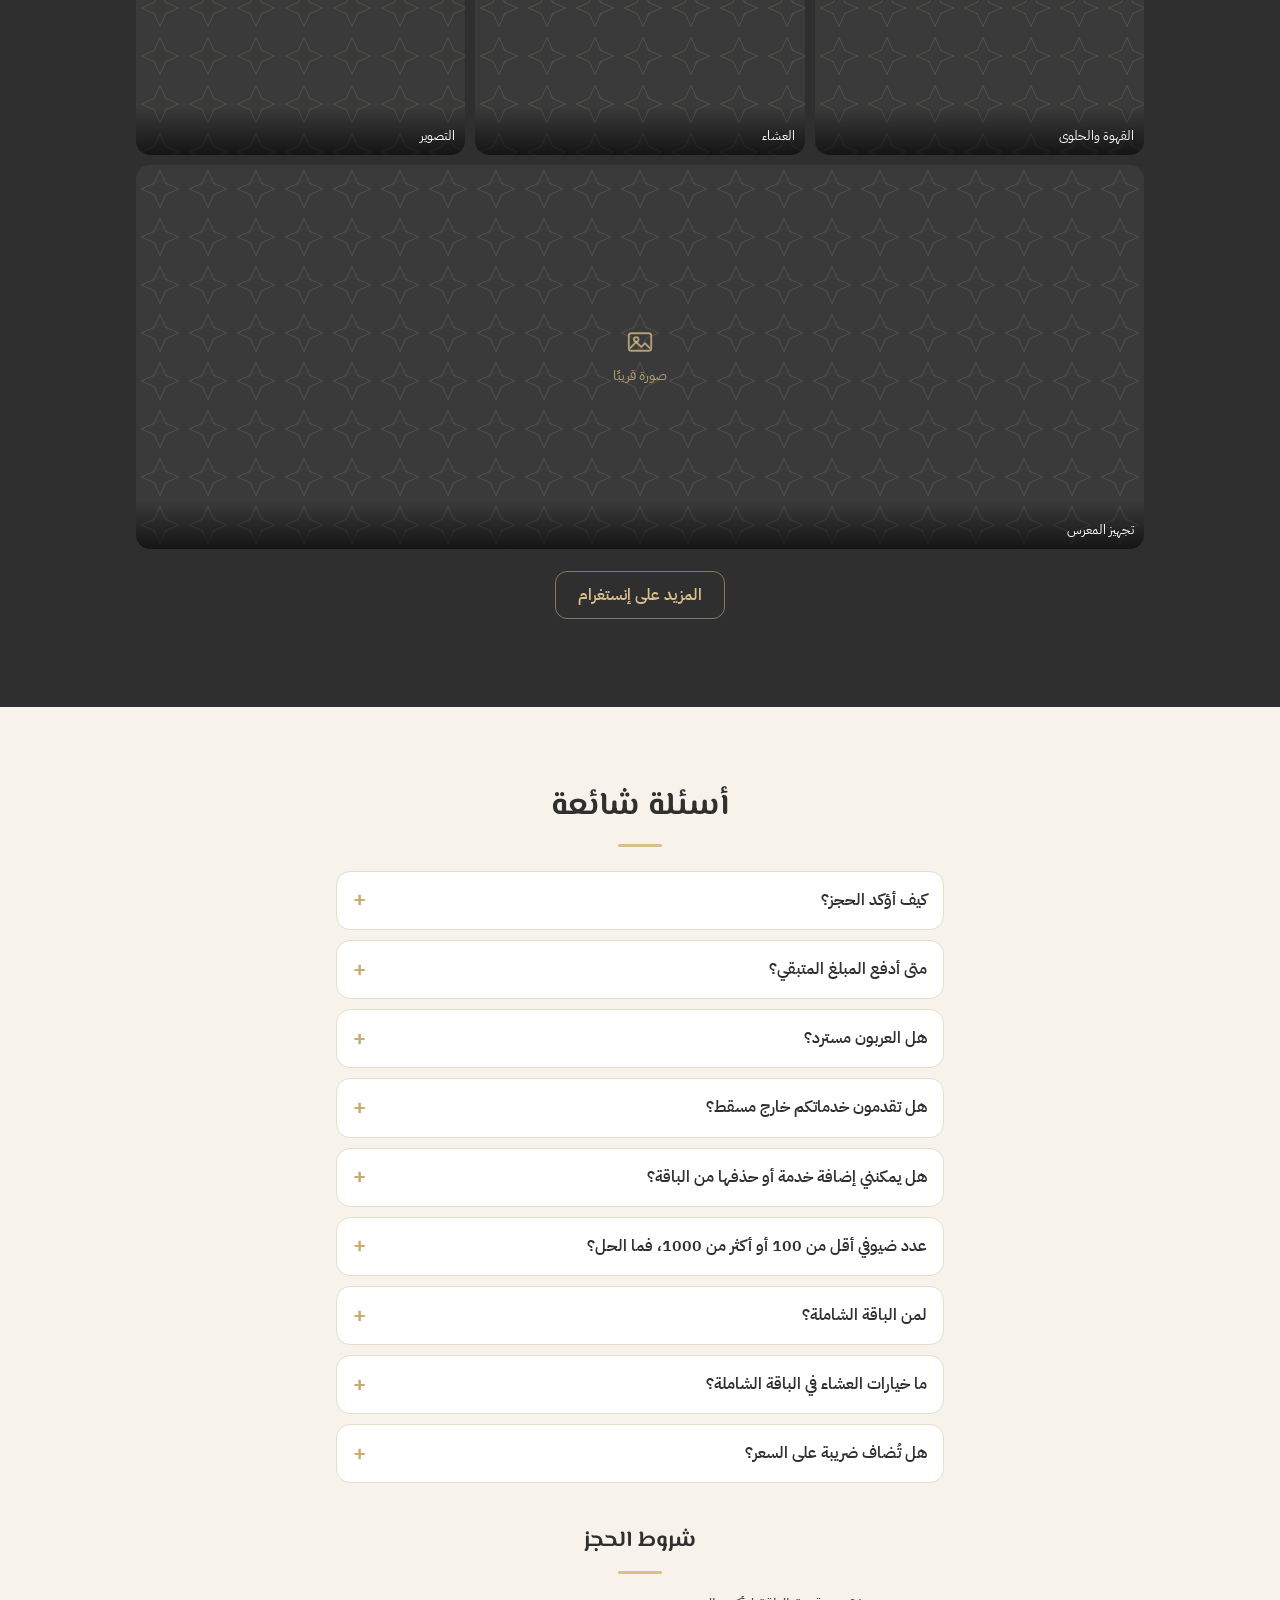
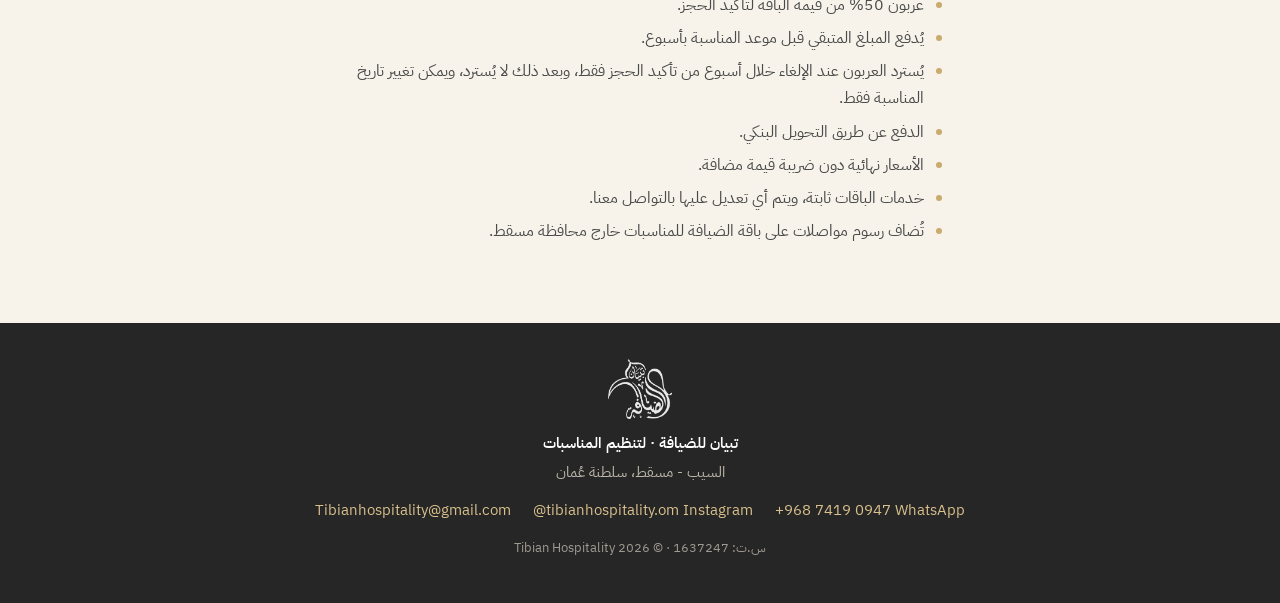
==== commit 8bf1215e: "Update site 202611251521" ====
--- a/index.html
+++ b/index.html
@@ -34,7 +34,7 @@
 <link rel="preload" as="style" href="https://fonts.googleapis.com/css2?family=El+Messiri:wght@500;600;700&family=IBM+Plex+Sans+Arabic:wght@400;500;600;700&display=swap">
 <link rel="stylesheet" href="https://fonts.googleapis.com/css2?family=El+Messiri:wght@500;600;700&family=IBM+Plex+Sans+Arabic:wght@400;500;600;700&display=swap" media="print" onload="this.media='all'">
 <noscript><link rel="stylesheet" href="https://fonts.googleapis.com/css2?family=El+Messiri:wght@500;600;700&family=IBM+Plex+Sans+Arabic:wght@400;500;600;700&display=swap"></noscript>
-<link rel="stylesheet" href="assets/site.css?v=202611251430">
+<link rel="stylesheet" href="assets/site.css?v=202611251521">
 
 <script type="application/ld+json">
 {
@@ -375,9 +375,9 @@
 
 <div class="toast" id="toast" role="status" aria-live="polite"></div>
 
-<script src="assets/config.js?v=202611251430"></script>
-<script src="assets/logic.js?v=202611251430"></script>
-<script src="assets/api.js?v=202611251430"></script>
-<script src="assets/customer.js?v=202611251430"></script>
+<script src="assets/config.js?v=202611251521"></script>
+<script src="assets/logic.js?v=202611251521"></script>
+<script src="assets/api.js?v=202611251521"></script>
+<script src="assets/customer.js?v=202611251521"></script>
 </body>
 </html>
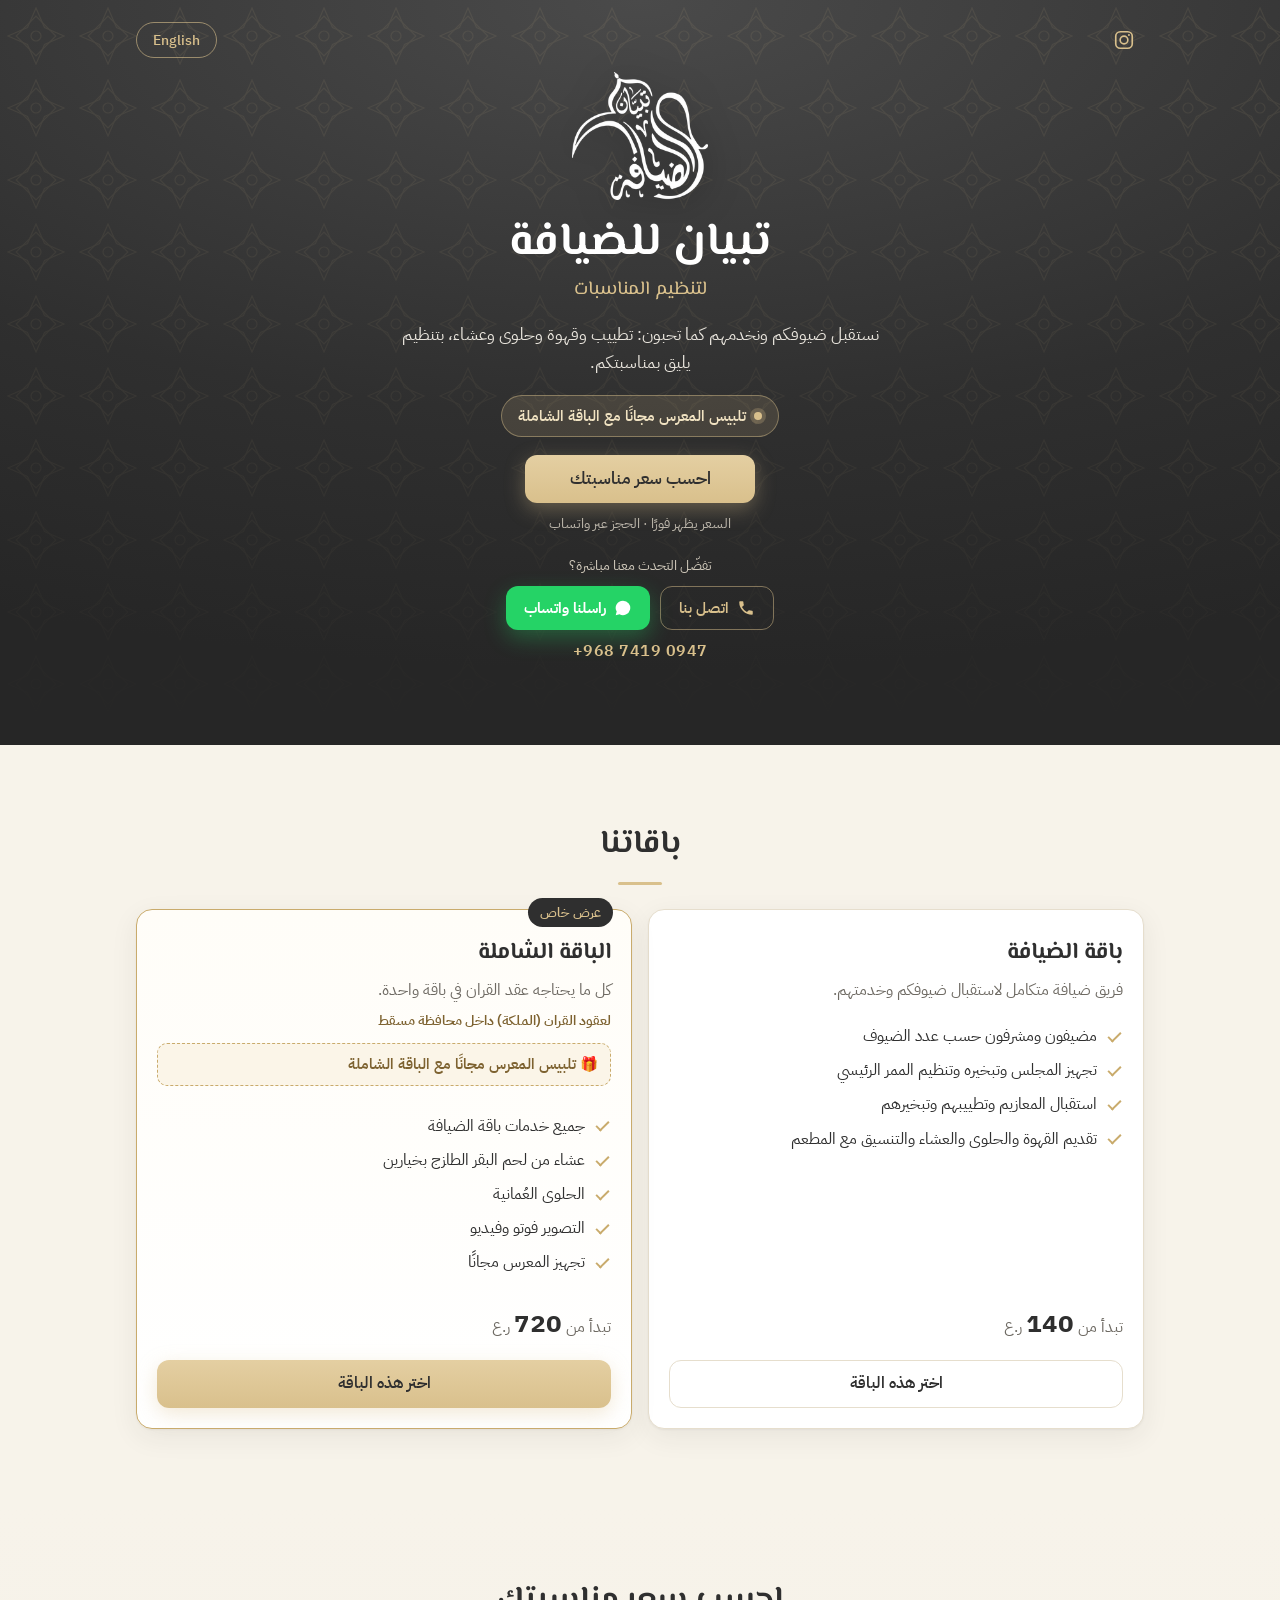
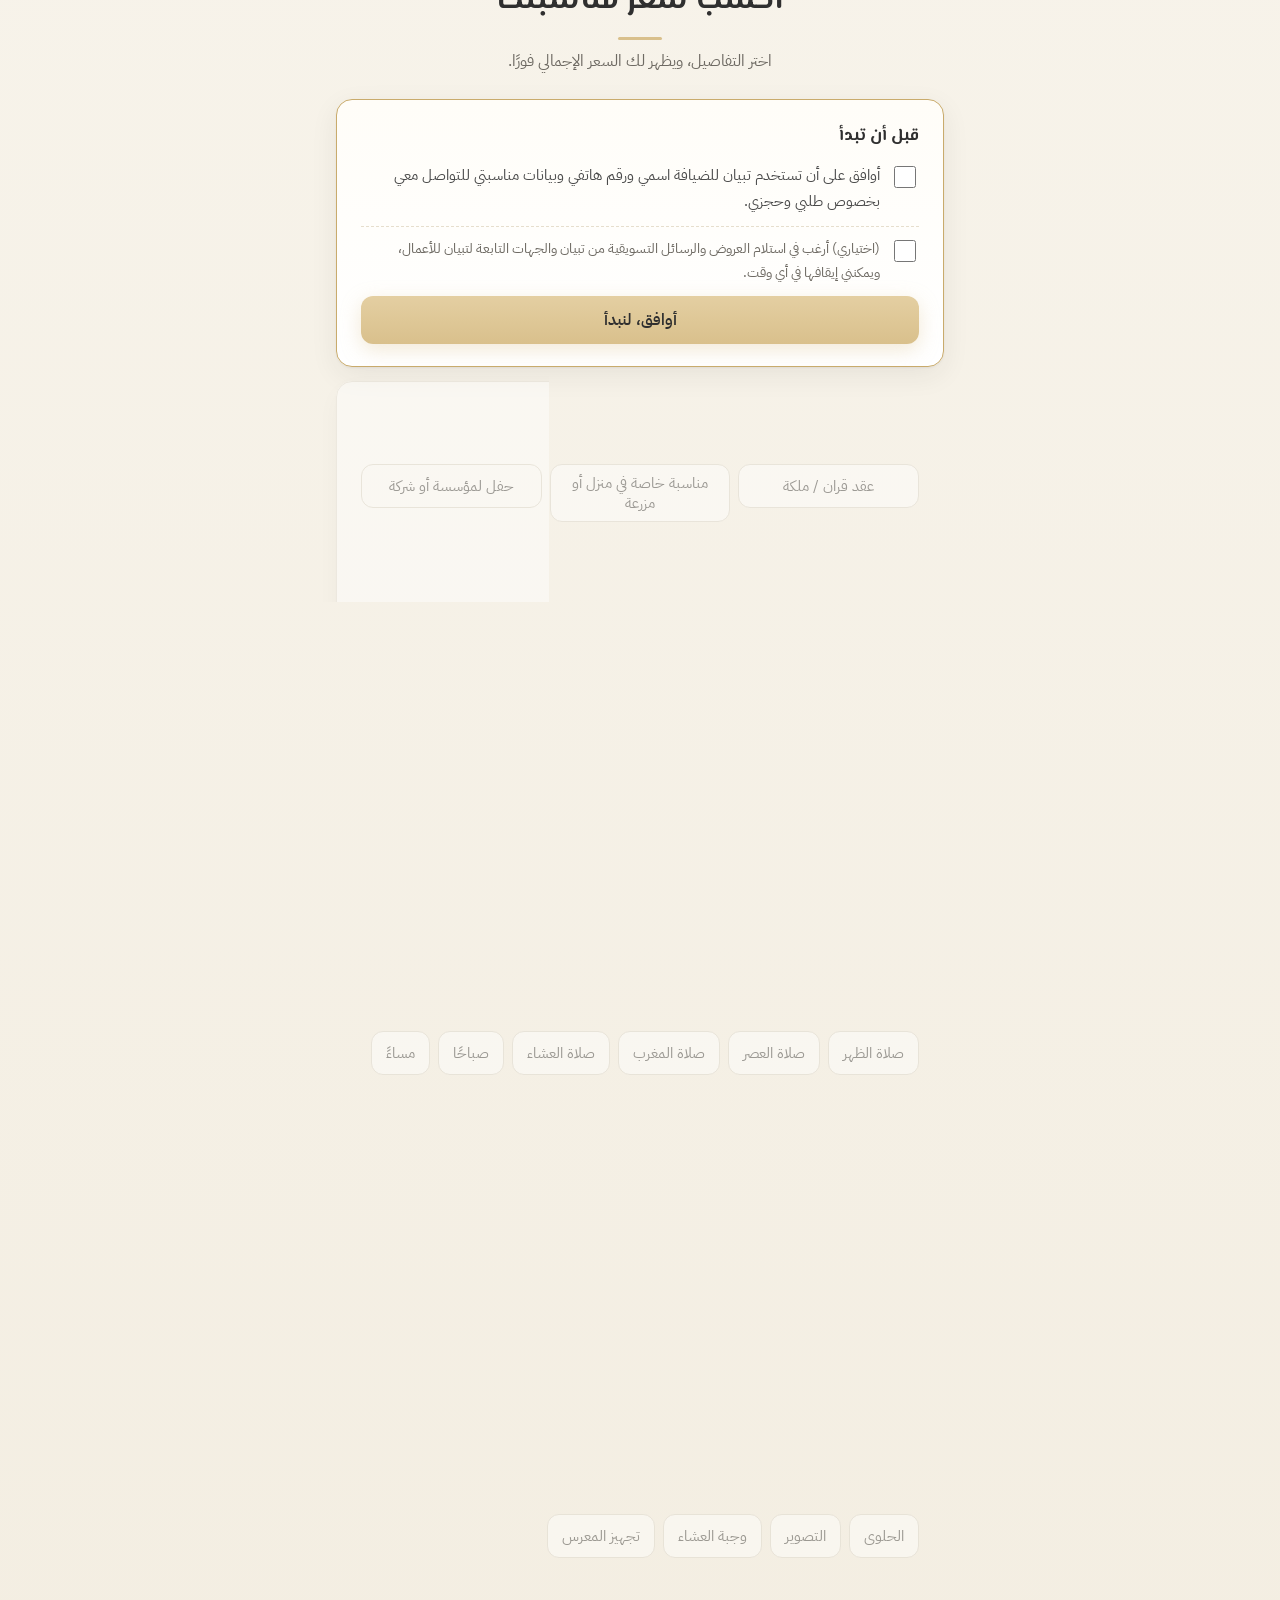
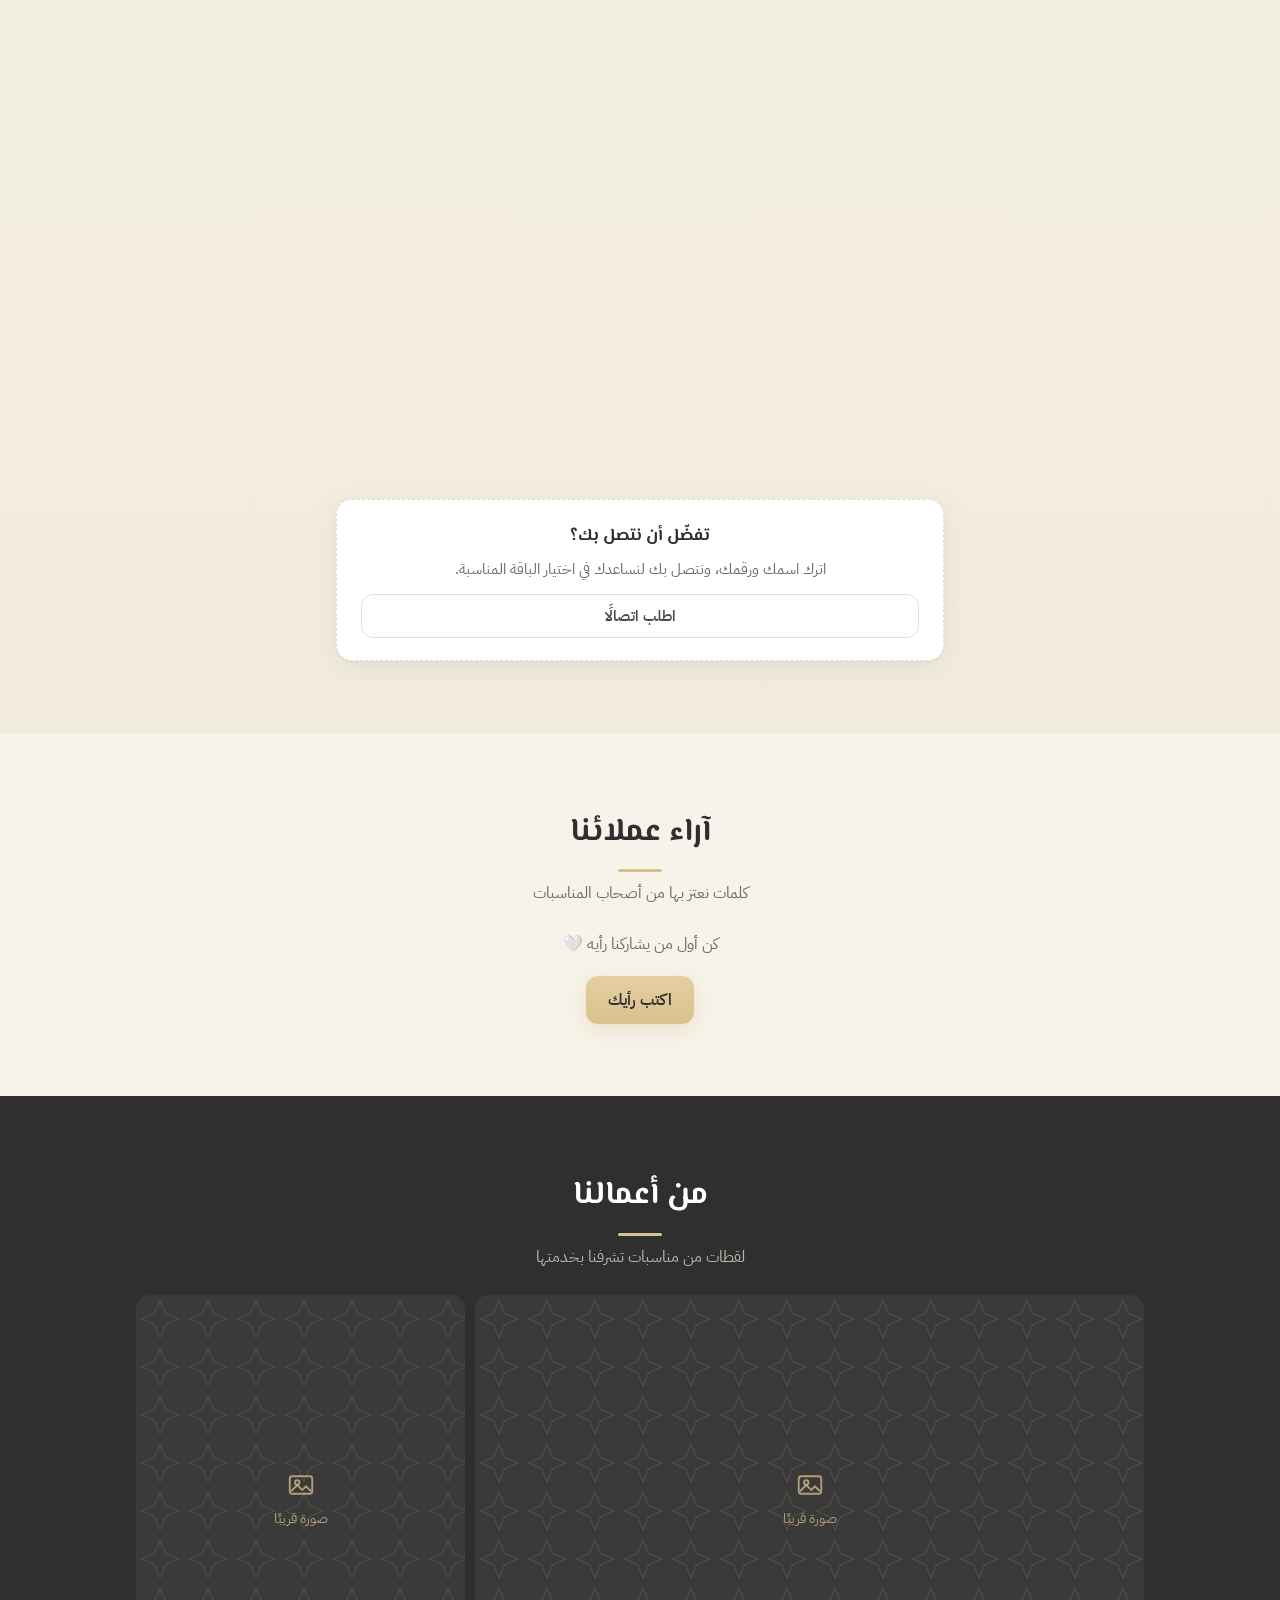
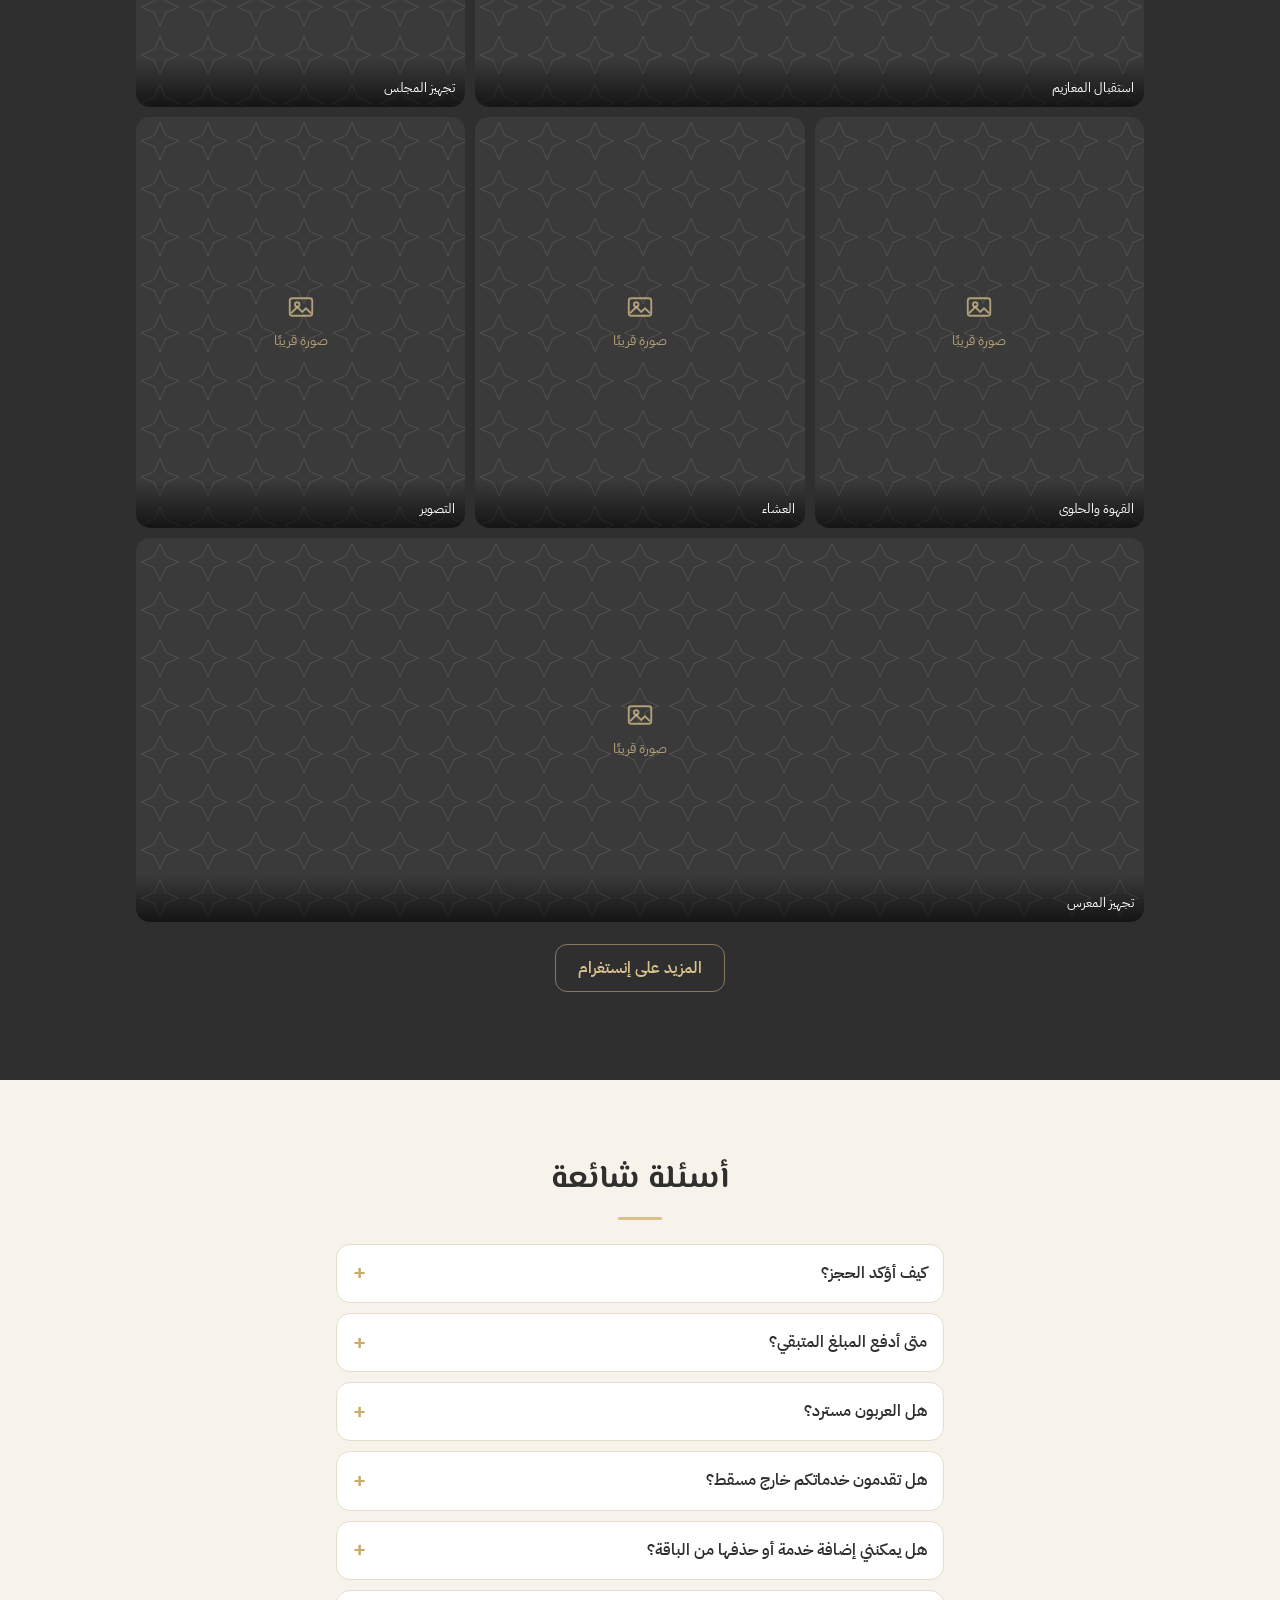
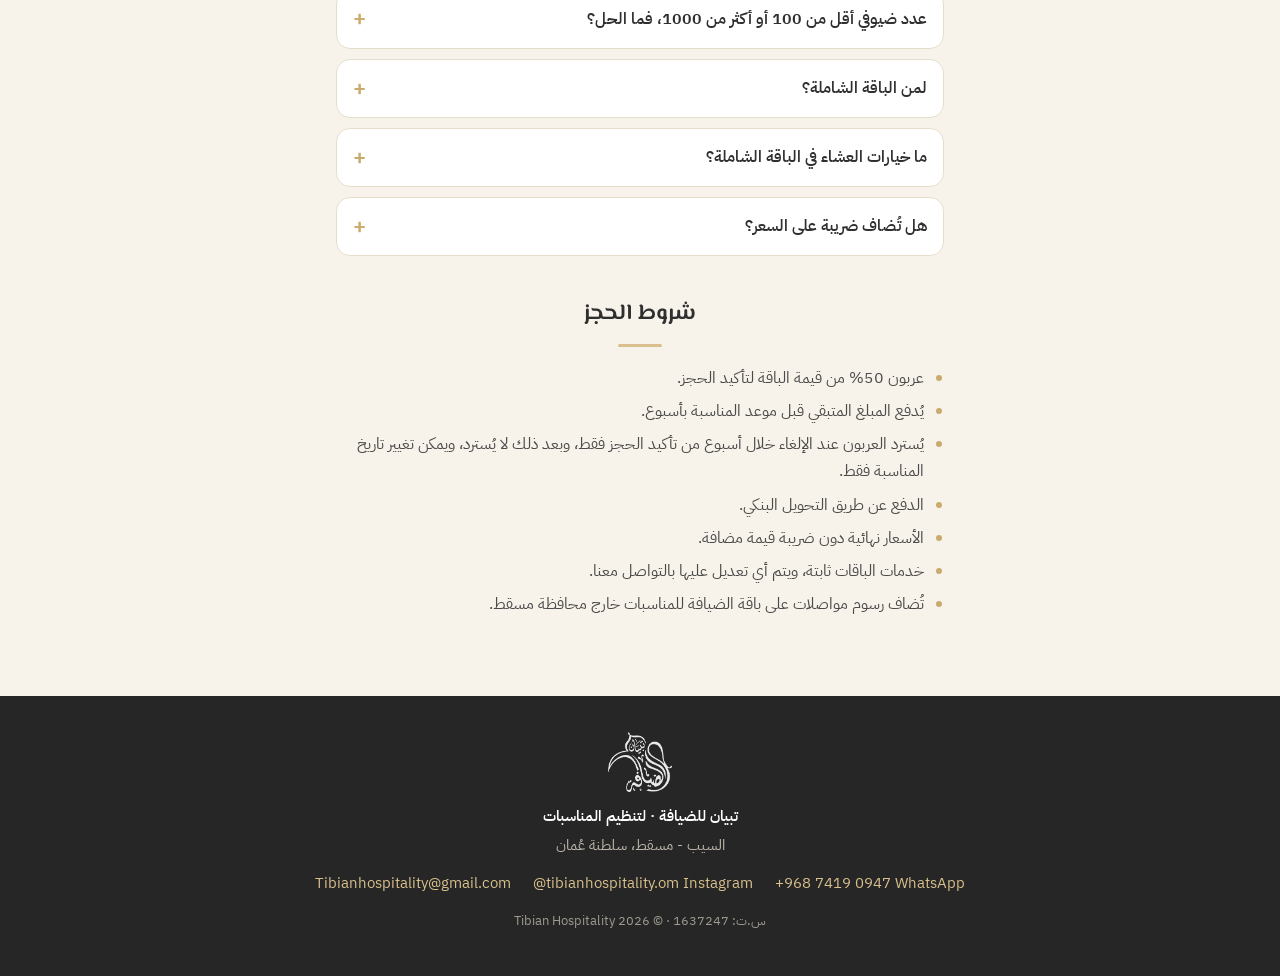
==== commit 7aa83013: "Update site 202611261229" ====
--- a/index.html
+++ b/index.html
@@ -34,7 +34,7 @@
 <link rel="preload" as="style" href="https://fonts.googleapis.com/css2?family=El+Messiri:wght@500;600;700&family=IBM+Plex+Sans+Arabic:wght@400;500;600;700&display=swap">
 <link rel="stylesheet" href="https://fonts.googleapis.com/css2?family=El+Messiri:wght@500;600;700&family=IBM+Plex+Sans+Arabic:wght@400;500;600;700&display=swap" media="print" onload="this.media='all'">
 <noscript><link rel="stylesheet" href="https://fonts.googleapis.com/css2?family=El+Messiri:wght@500;600;700&family=IBM+Plex+Sans+Arabic:wght@400;500;600;700&display=swap"></noscript>
-<link rel="stylesheet" href="assets/site.css?v=202611251521">
+<link rel="stylesheet" href="assets/site.css?v=202611261229">
 
 <script type="application/ld+json">
 {
@@ -85,6 +85,14 @@
     <div class="offers hidden" id="offers" role="note"></div>
     <a href="#calc" class="btn btn--gold hero__cta" data-t="cta">احسب سعر مناسبتك</a>
     <p class="hero__note" data-t="ctaNote">السعر يظهر فورًا · الحجز عبر واتساب</p>
+    <div class="hero__contact">
+      <p class="hero__contact-t" data-t="talkT">تفضّل التحدث معنا مباشرة؟</p>
+      <div class="hero__contact-b">
+        <a id="callTop" class="btn btn--line-light" href="tel:+96874190947"><svg viewBox="0 0 24 24" class="ico" aria-hidden="true"><path d="M6.6 10.8a15.1 15.1 0 0 0 6.6 6.6l2.2-2.2c.3-.3.7-.4 1-.2 1.1.4 2.3.6 3.6.6.6 0 1 .4 1 1V20c0 .6-.4 1-1 1A17 17 0 0 1 3 4c0-.6.4-1 1-1h3.5c.6 0 1 .4 1 1 0 1.3.2 2.5.6 3.6.1.3 0 .7-.2 1l-2.3 2.2Z"/></svg><span data-t="callUs">اتصل بنا</span></a>
+        <a id="waTop" class="btn btn--wa" href="https://api.whatsapp.com/send?phone=96874190947" target="_blank" rel="noopener"><svg viewBox="0 0 24 24" class="ico" aria-hidden="true"><path d="M12 2.2A9.7 9.7 0 0 0 3.6 16.8L2.3 21.7l5-1.3A9.7 9.7 0 1 0 12 2.2Zm4.4 11.7c-.2-.1-1.4-.7-1.6-.8-.2-.1-.4-.1-.5.1l-.7.9c-.1.2-.3.2-.5.1a6.6 6.6 0 0 1-3.3-2.9c-.2-.4.2-.4.7-1.3.1-.2 0-.3 0-.4l-.7-1.8c-.2-.5-.4-.4-.5-.4h-.5a.9.9 0 0 0-.7.3 2.8 2.8 0 0 0-.9 2.1 5 5 0 0 0 1 2.6 11.2 11.2 0 0 0 4.3 3.8c1.6.7 2.2.7 3 .6.5-.1 1.4-.6 1.6-1.1.2-.6.2-1 .1-1.1l-.4-.2Z"/></svg><span data-t="waUs">راسلنا واتساب</span></a>
+      </div>
+      <p class="hero__phone" dir="ltr" id="phoneTop">+968 7419 0947</p>
+    </div>
   </div>
 </header>
 
@@ -151,21 +159,21 @@
 
       <form id="form" class="form locked" novalidate autocomplete="on">
         <fieldset class="card">
-          <legend class="card__h"><span class="num">1</span><span data-t="s1">الباقة</span></legend>
-          <div class="seg" role="radiogroup">
+          <legend class="card__h"><span class="num">1</span><span data-t="s1">المناسبة والباقة</span></legend>
+          <div class="field" style="margin-top:0">
+            <span class="field__label" id="occL" data-t="occ">نوع المناسبة</span>
+            <div class="chips chips--grid" id="occasion" role="radiogroup" aria-labelledby="occL"></div>
+            <p class="field__hint hidden" id="occNote"></p>
+          </div>
+          <span class="field__label" id="pkgL" data-t="pkgL" style="margin-top:14px">الباقة</span>
+          <div class="seg" role="radiogroup" aria-labelledby="pkgL">
             <label class="seg__opt"><input type="radio" name="package" value="hospitality" checked><span data-t="pkH">باقة الضيافة</span></label>
             <label class="seg__opt"><input type="radio" name="package" value="comprehensive"><span data-t="pkC">الباقة الشاملة</span></label>
           </div>
+          <p class="field__hint hidden" id="pkgNote" data-t="pkgNote">الباقة الشاملة لعقود القران (الملكة) داخل مسقط فقط.</p>
         </fieldset>
-
         <fieldset class="card">
           <legend class="card__h"><span class="num">2</span><span data-t="s2">تفاصيل المناسبة</span></legend>
-
-          <div class="field">
-            <span class="field__label" id="occL" data-t="occ">نوع المناسبة</span>
-            <div class="chips chips--grid" id="occasion" role="radiogroup" aria-labelledby="occL"></div>
-          </div>
-
           <div class="field" id="f-guests">
             <label class="field__label" for="guests" data-t="guests">عدد الضيوف (تقريبًا)</label>
             <input id="guests" name="guests" type="text" inputmode="numeric" autocomplete="off" maxlength="6" placeholder="مثال: 350" data-tp="guestsPh" class="input input--big">
@@ -189,10 +197,22 @@
             <span class="field__label" id="timeL" data-t="time">وقت المناسبة</span>
             <div class="chips" id="time" role="radiogroup" aria-labelledby="timeL"></div>
           </div>
+          <div class="field hidden" id="clockWrap">
+            <label class="field__label" for="clock" data-t="clock">الساعة</label>
+            <input id="clock" name="clock" type="time" class="input" dir="ltr" step="900">
+          </div>
 
           <div class="field">
-            <label class="field__label" for="location" data-t="loc">موقع المناسبة</label>
-            <input id="location" name="location" class="input" maxlength="160" placeholder="اسم المجلس أو القاعة والحي" data-tp="locPh">
+            <label class="field__label" for="location" id="locL" data-t="loc">اسم المكان والحي</label>
+            <input id="location" name="location" class="input" maxlength="160" placeholder="مثال: مجلس الخوض العام، أو بيت في المعبيلة" data-tp="locPh">
+          </div>
+          <div class="field">
+            <label class="field__label" for="mapUrl" data-t="mapL">رابط الموقع في خرائط Google (اختياري)</label>
+            <div class="map-row">
+              <input id="mapUrl" name="mapUrl" type="url" class="input" dir="ltr" inputmode="url" maxlength="400" placeholder="https://maps.app.goo.gl/…">
+              <button type="button" class="btn btn--line" id="geoBtn"><span aria-hidden="true">📍</span> <span data-t="geo">موقعي الحالي</span></button>
+            </div>
+            <p class="field__hint" id="mapHint" data-t="mapHint">إن كنت في مكان المناسبة اضغط «موقعي الحالي»، أو الصق الرابط من خرائط Google.</p>
           </div>
 
           <div class="field hidden" id="dinnerWrap">
@@ -216,9 +236,13 @@
               </div>
             </div>
           </div>
-          <div class="field">
-            <label class="field__label" for="extras" data-t="extras">خدمات إضافية تريدها (اختياري)</label>
-            <textarea id="extras" name="extras" class="input" rows="3" maxlength="600" placeholder="اكتبها بالتفصيل، مثل: حلوى إضافية، تصوير المعرس، ضيافة للنساء…" data-tp="extrasPh"></textarea>
+          <div class="field" id="addonsWrap">
+            <span class="field__label" id="addL" data-t="addL">خدمات إضافية تريدها (اختياري)</span>
+            <div class="chips" id="addons" role="group" aria-labelledby="addL"></div>
+          </div>
+          <div class="field" id="extrasWrap">
+            <label class="field__label" for="extras" data-t="extras">تفاصيل الخدمات الإضافية (اختياري)</label>
+            <textarea id="extras" name="extras" class="input" rows="3" maxlength="600" placeholder="مثل: عدد فخارات الحلوى، نوع التصوير، عدد أشخاص العشاء…" data-tp="extrasPh"></textarea>
             <p class="field__hint" data-t="extrasHint">لا تُضاف إلى السعر تلقائيًا؛ نراجعها ونتواصل معك بشأنها.</p>
           </div>
           <div class="field">
@@ -375,9 +399,9 @@
 
 <div class="toast" id="toast" role="status" aria-live="polite"></div>
 
-<script src="assets/config.js?v=202611251521"></script>
-<script src="assets/logic.js?v=202611251521"></script>
-<script src="assets/api.js?v=202611251521"></script>
-<script src="assets/customer.js?v=202611251521"></script>
+<script src="assets/config.js?v=202611261229"></script>
+<script src="assets/logic.js?v=202611261229"></script>
+<script src="assets/api.js?v=202611261229"></script>
+<script src="assets/customer.js?v=202611261229"></script>
 </body>
 </html>
--- a/assets/site.css
+++ b/assets/site.css
@@ -346,3 +346,22 @@
 .rv-stars button:focus-visible { outline: 3px solid var(--gold-2); }
 .rv-form #rvSend { margin-top: 14px; }
 .rv-done { color: var(--ok); font-weight: 600; margin: 10px 0 0; }
+
+/* تواصل مباشر أعلى الصفحة */
+.hero__contact { margin-top: 18px; display: grid; gap: 8px; justify-items: center; }
+.hero__contact-t { margin: 0; color: #CFC8BA; font-size: 14px; }
+.hero__contact-b { display: flex; gap: 10px; flex-wrap: wrap; justify-content: center; }
+.hero__contact-b .btn { min-height: 44px; padding: 10px 18px; font-size: 15px; }
+.hero__contact-b .ico { width: 18px; height: 18px; }
+.hero__phone { margin: 0; color: var(--gold); font-weight: 600; letter-spacing: .5px; font-variant-numeric: tabular-nums; }
+/* الخرائط */
+.map-row { display: grid; grid-template-columns: minmax(0, 1fr) auto; gap: 8px; }
+.map-row .btn { min-height: 46px; padding: 8px 12px; white-space: nowrap; font-size: 14px; }
+.map-ok { color: var(--ok); font-weight: 600; }
+/* الخدمات الإضافية: اختيار متعدد */
+#addons label input { position: absolute; opacity: 0; }
+.chips input[type="checkbox"]:checked + span::before { content: "✓ "; }
+.seg__opt.off { opacity: .45; }
+.seg__opt.off span { cursor: not-allowed; }
+.occ-note { color: var(--gold-ink, #7D6230); }
+.done__track { display: inline-block; margin: 2px 0 10px; color: var(--gold-ink, #7D6230); font-weight: 600; }
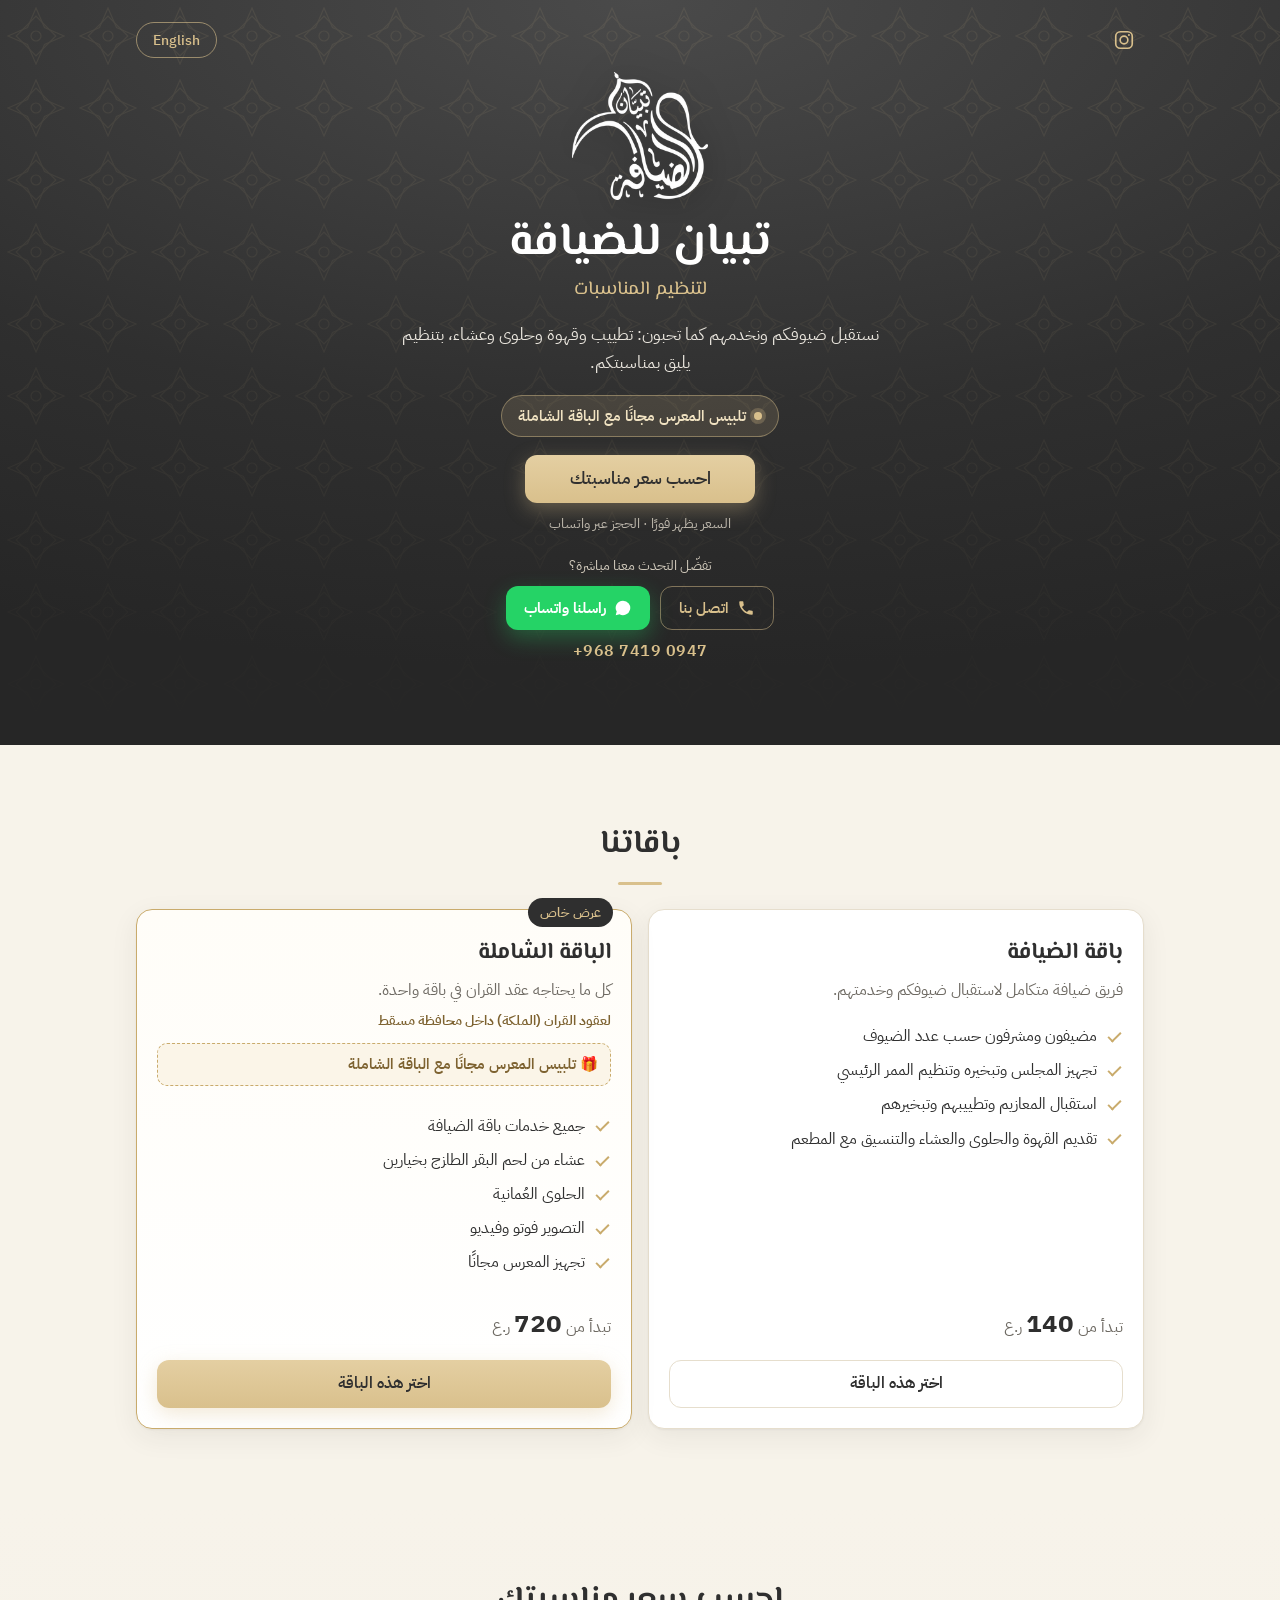
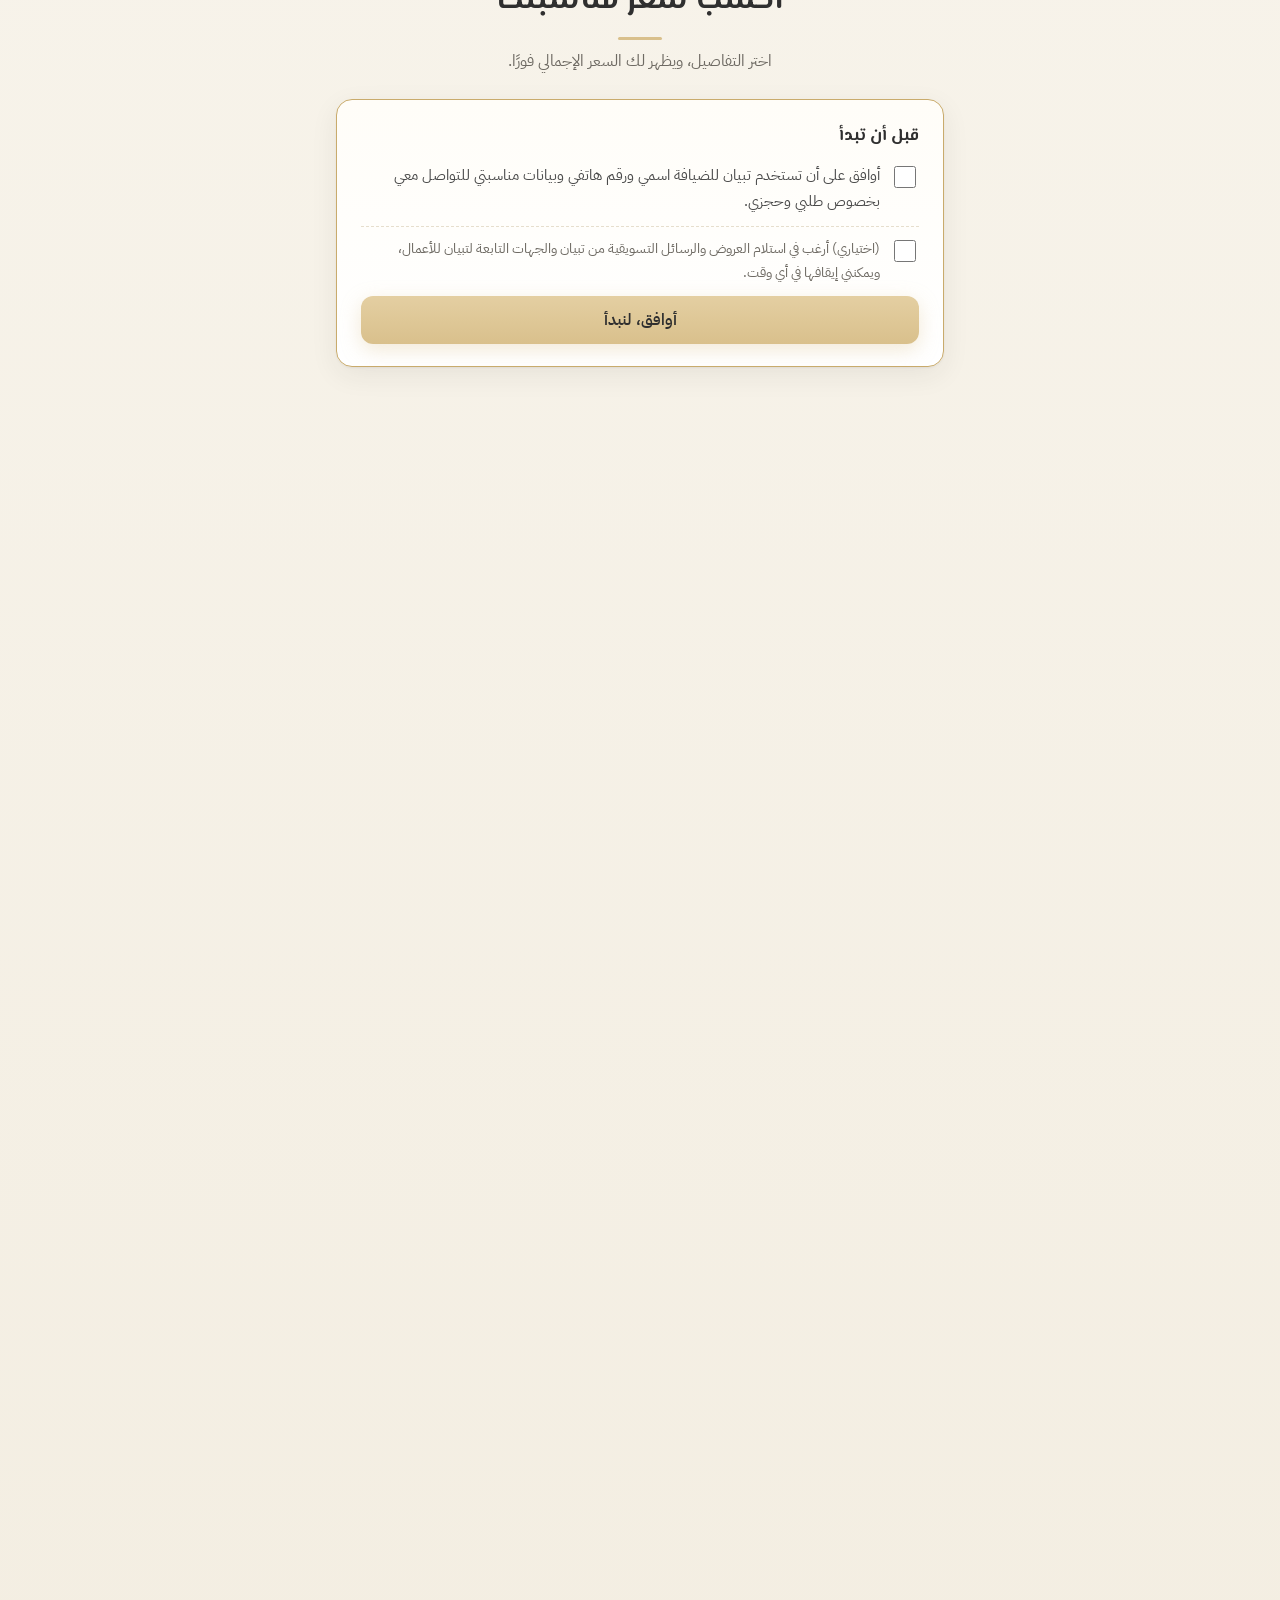
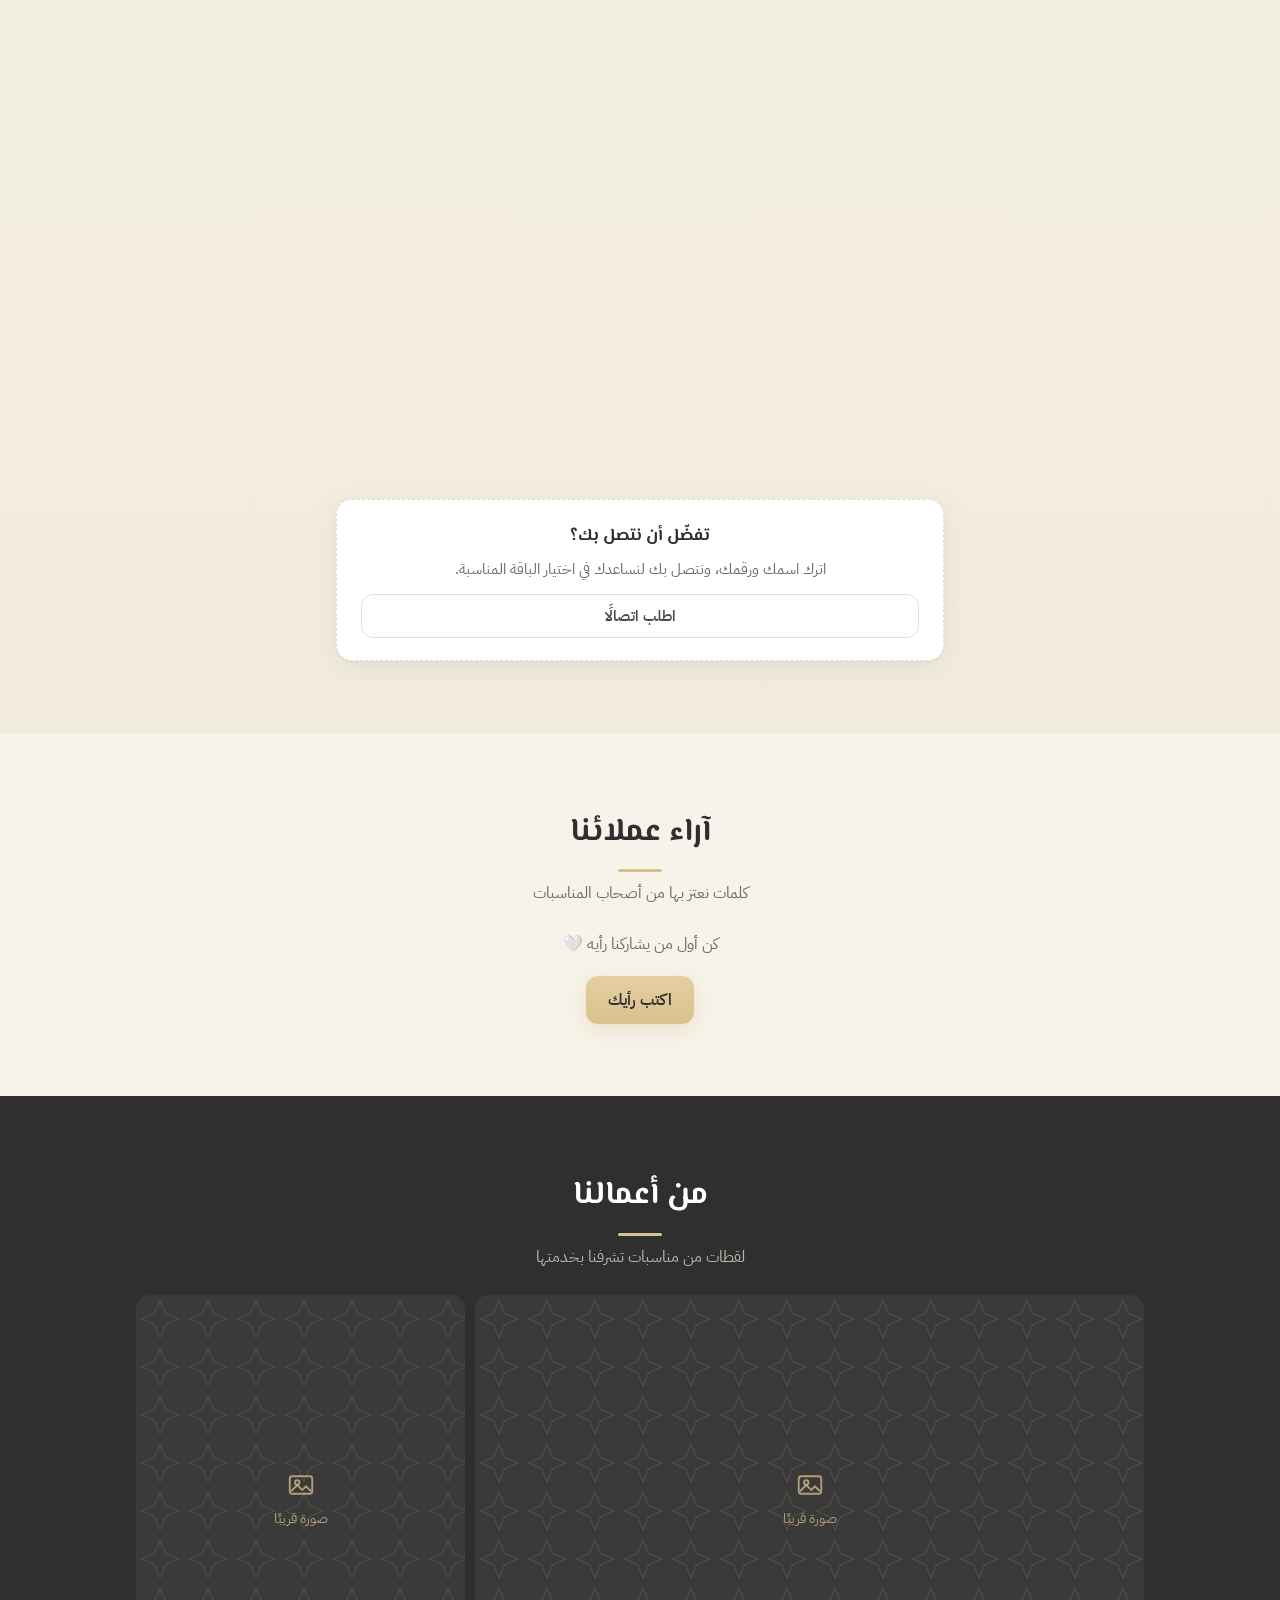
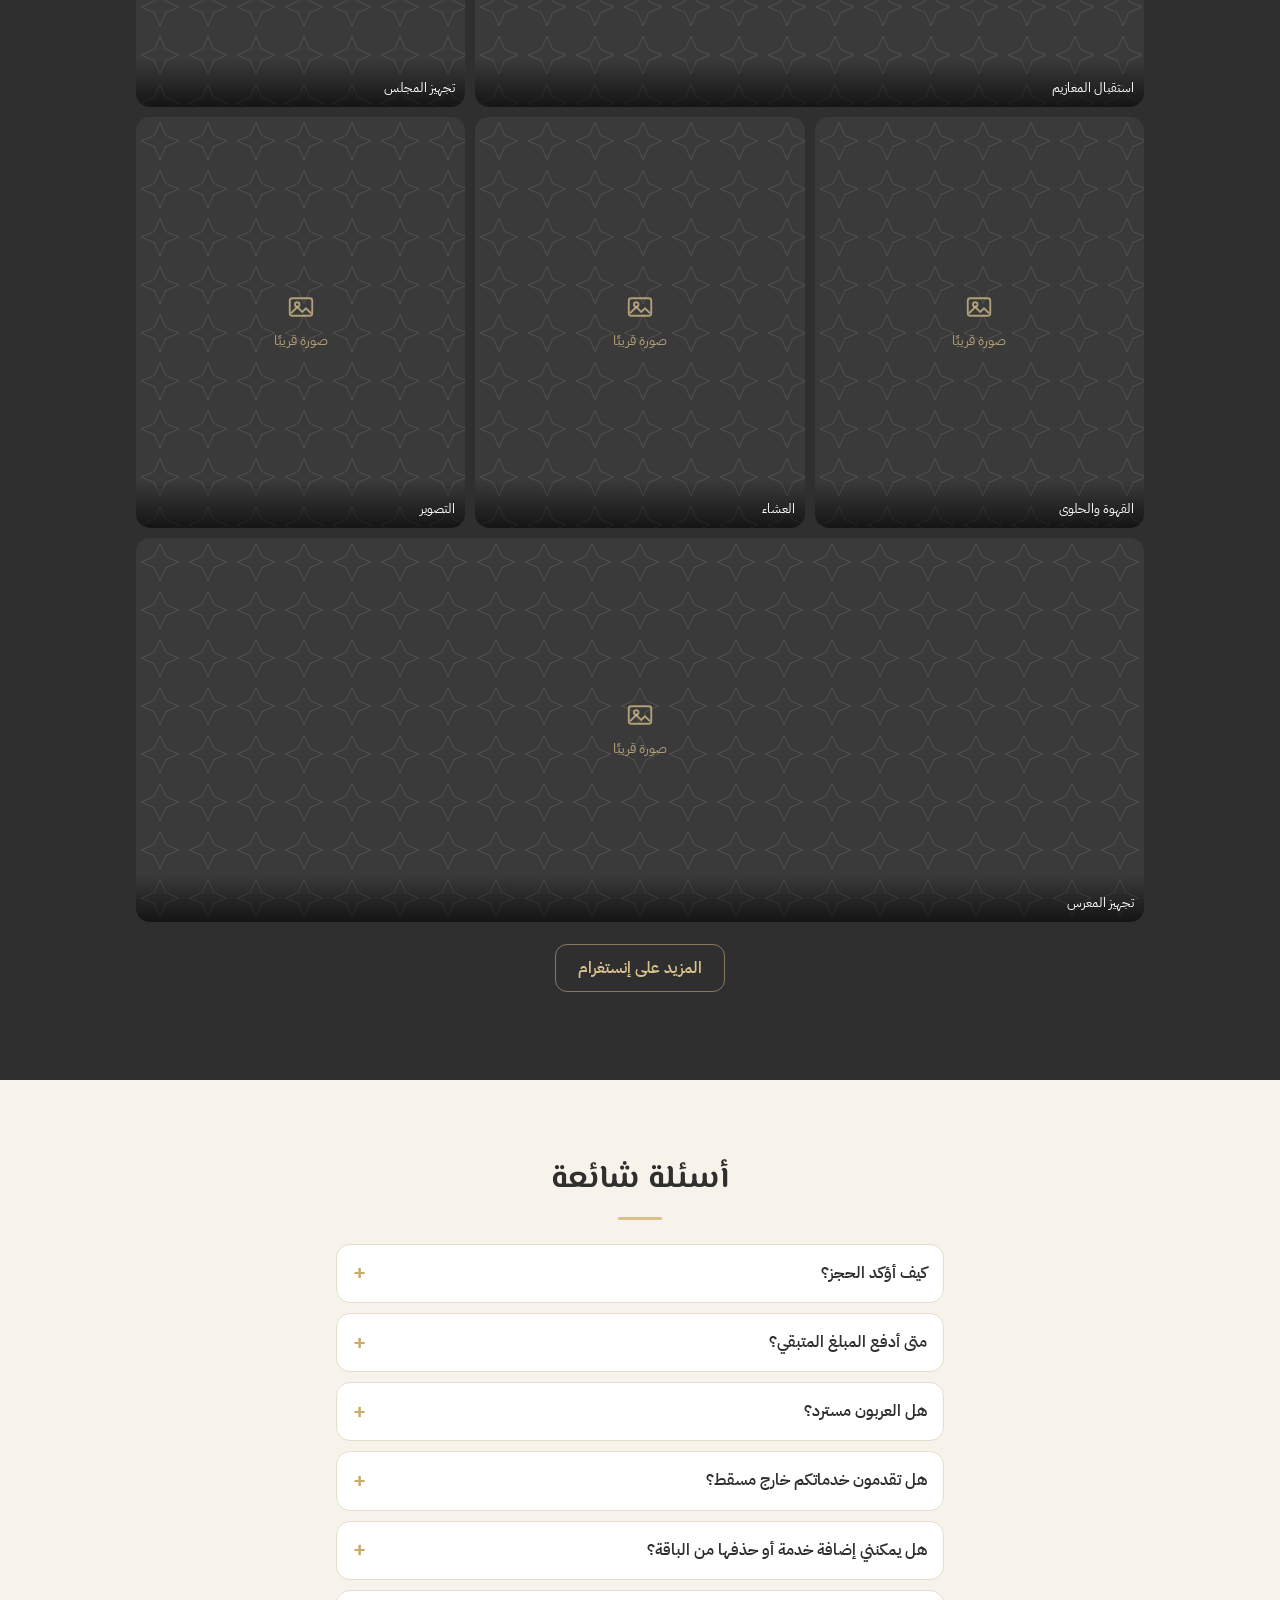
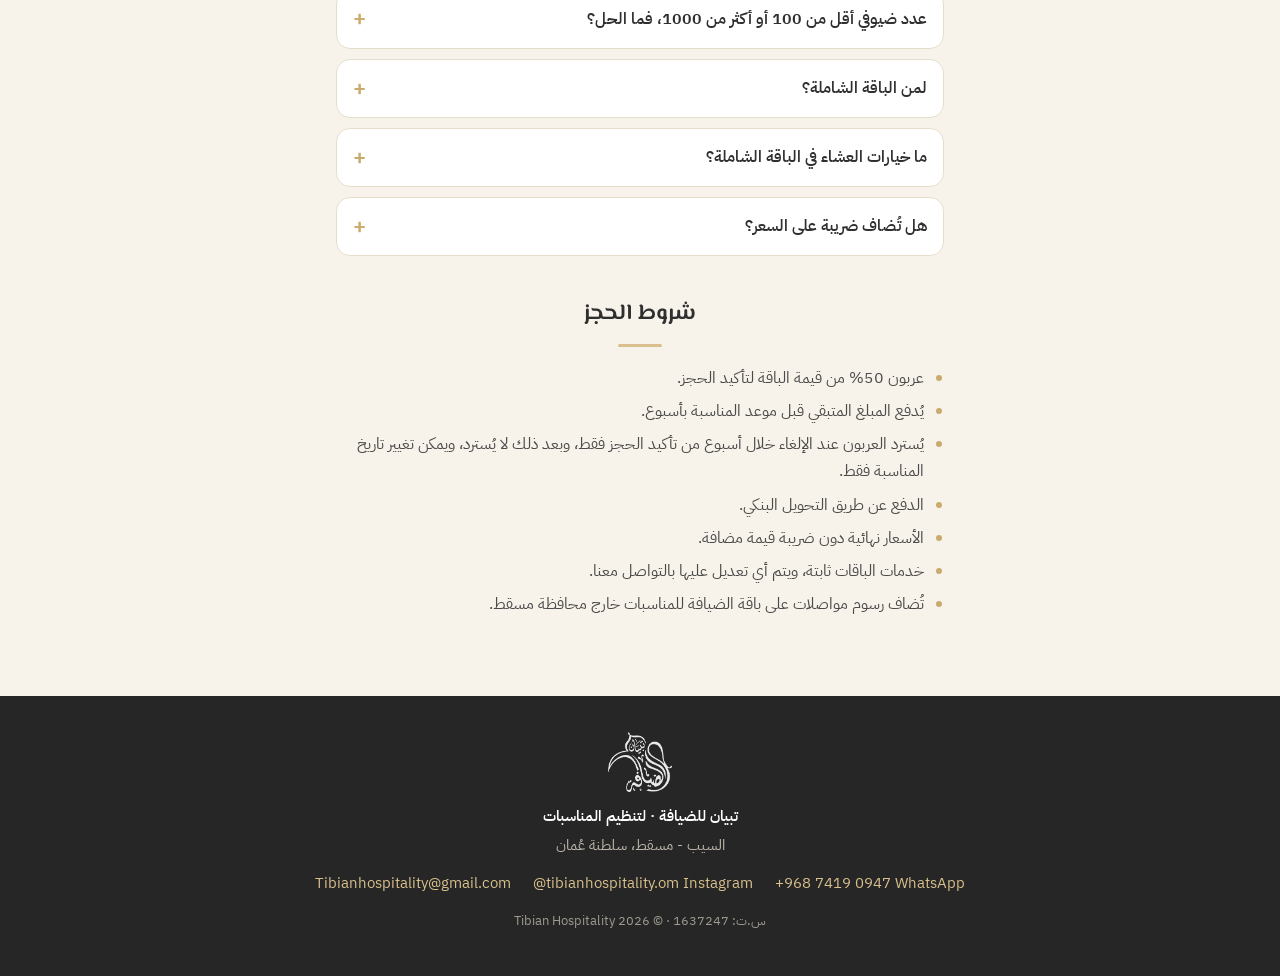
==== commit ce31fcf6: "Update site 202611261255" ====
--- a/index.html
+++ b/index.html
@@ -34,7 +34,7 @@
 <link rel="preload" as="style" href="https://fonts.googleapis.com/css2?family=El+Messiri:wght@500;600;700&family=IBM+Plex+Sans+Arabic:wght@400;500;600;700&display=swap">
 <link rel="stylesheet" href="https://fonts.googleapis.com/css2?family=El+Messiri:wght@500;600;700&family=IBM+Plex+Sans+Arabic:wght@400;500;600;700&display=swap" media="print" onload="this.media='all'">
 <noscript><link rel="stylesheet" href="https://fonts.googleapis.com/css2?family=El+Messiri:wght@500;600;700&family=IBM+Plex+Sans+Arabic:wght@400;500;600;700&display=swap"></noscript>
-<link rel="stylesheet" href="assets/site.css?v=202611261229">
+<link rel="stylesheet" href="assets/site.css?v=202611261255">
 
 <script type="application/ld+json">
 {
@@ -159,18 +159,18 @@
 
       <form id="form" class="form locked" novalidate autocomplete="on">
         <fieldset class="card">
-          <legend class="card__h"><span class="num">1</span><span data-t="s1">المناسبة والباقة</span></legend>
-          <div class="field" style="margin-top:0">
+          <legend class="card__h"><span class="num">1</span><span data-t="s1">الباقة والمناسبة</span></legend>
+          <span class="field__label" id="pkgL" data-t="pkgL" style="margin-top:0">الباقة</span>
+          <div class="seg" role="radiogroup" aria-labelledby="pkgL">
+            <label class="seg__opt"><input type="radio" name="package" value="hospitality" checked><span data-t="pkH">باقة الضيافة</span></label>
+            <label class="seg__opt"><input type="radio" name="package" value="comprehensive"><span data-t="pkC">الباقة الشاملة</span></label>
+          </div>
+          <p class="field__hint hidden" id="pkgNote" data-t="pkgNote">الباقة الشاملة لعقود القران (الملكة) داخل مسقط فقط.</p>
+          <div class="field">
             <span class="field__label" id="occL" data-t="occ">نوع المناسبة</span>
             <div class="chips chips--grid" id="occasion" role="radiogroup" aria-labelledby="occL"></div>
             <p class="field__hint hidden" id="occNote"></p>
           </div>
-          <span class="field__label" id="pkgL" data-t="pkgL" style="margin-top:14px">الباقة</span>
-          <div class="seg" role="radiogroup" aria-labelledby="pkgL">
-            <label class="seg__opt"><input type="radio" name="package" value="hospitality" checked><span data-t="pkH">باقة الضيافة</span></label>
-            <label class="seg__opt"><input type="radio" name="package" value="comprehensive"><span data-t="pkC">الباقة الشاملة</span></label>
-          </div>
-          <p class="field__hint hidden" id="pkgNote" data-t="pkgNote">الباقة الشاملة لعقود القران (الملكة) داخل مسقط فقط.</p>
         </fieldset>
         <fieldset class="card">
           <legend class="card__h"><span class="num">2</span><span data-t="s2">تفاصيل المناسبة</span></legend>
@@ -399,9 +399,9 @@
 
 <div class="toast" id="toast" role="status" aria-live="polite"></div>
 
-<script src="assets/config.js?v=202611261229"></script>
-<script src="assets/logic.js?v=202611261229"></script>
-<script src="assets/api.js?v=202611261229"></script>
-<script src="assets/customer.js?v=202611261229"></script>
+<script src="assets/config.js?v=202611261255"></script>
+<script src="assets/logic.js?v=202611261255"></script>
+<script src="assets/api.js?v=202611261255"></script>
+<script src="assets/customer.js?v=202611261255"></script>
 </body>
 </html>
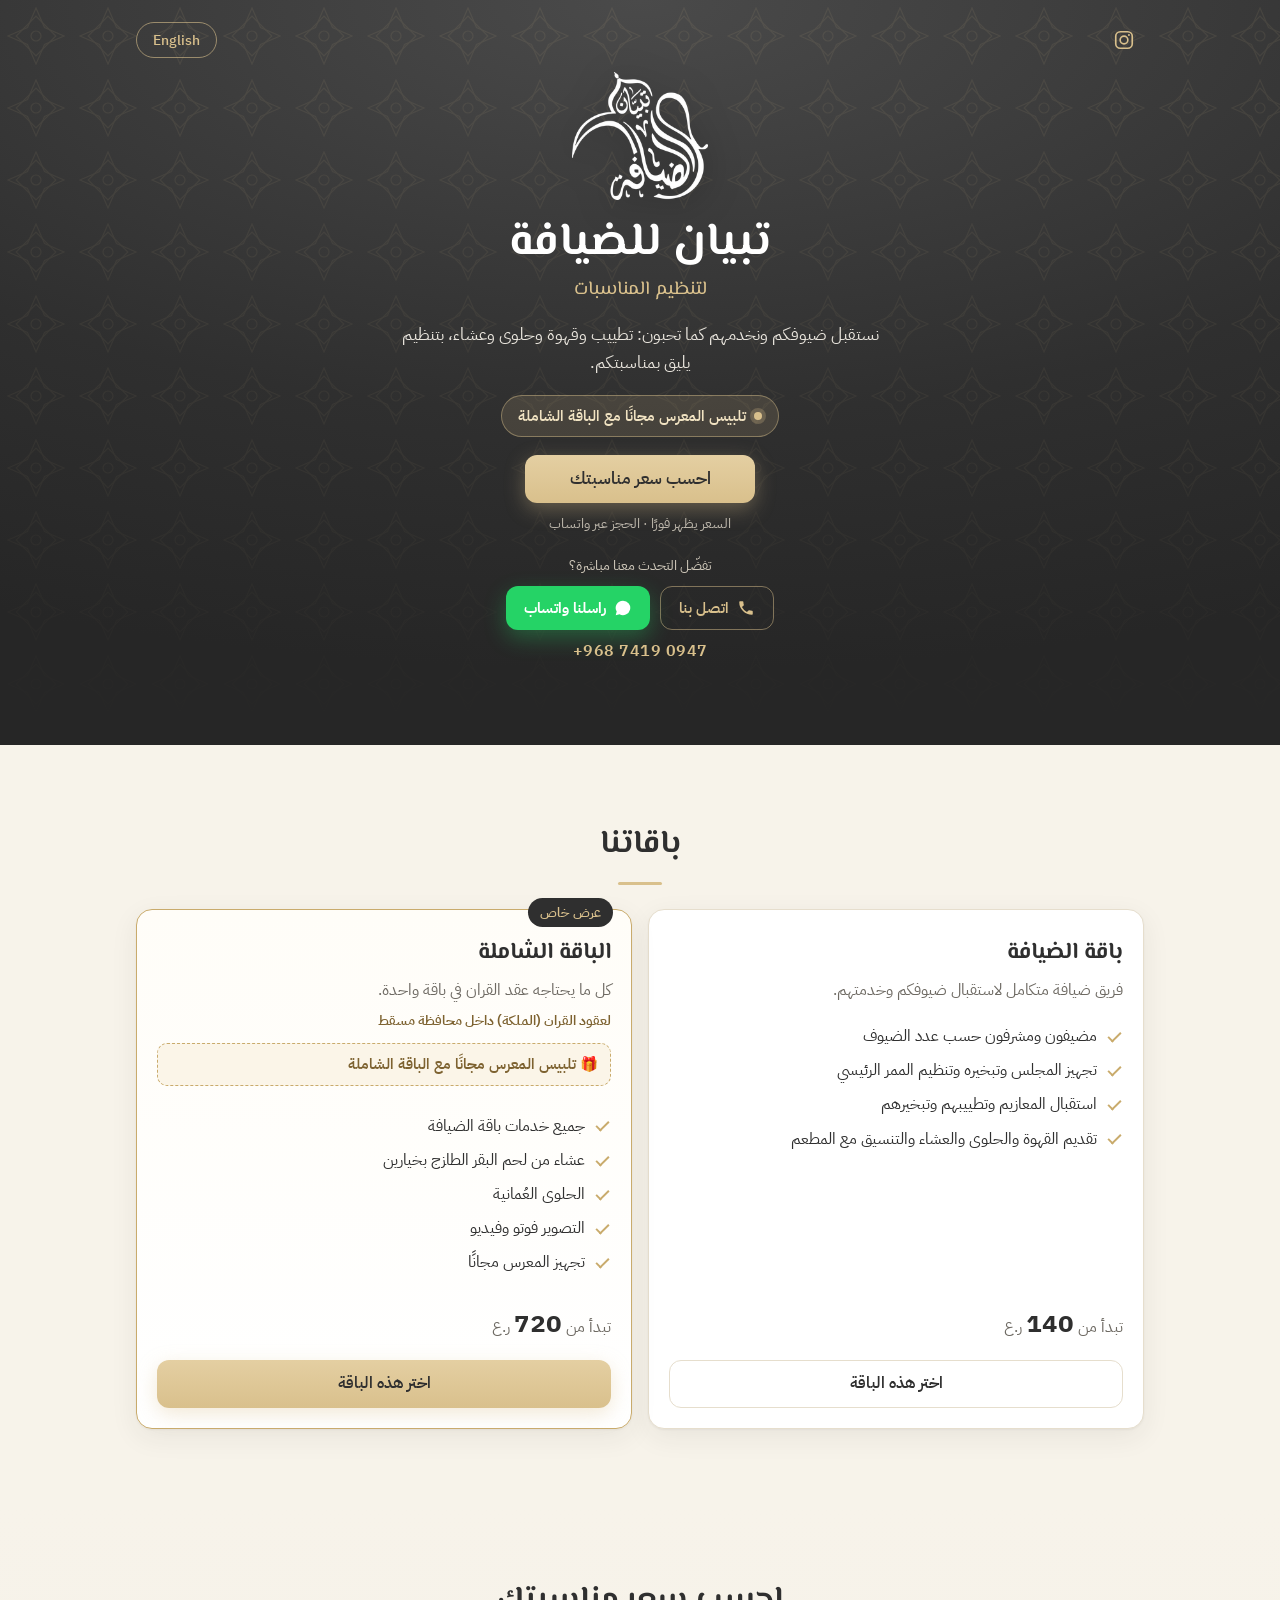
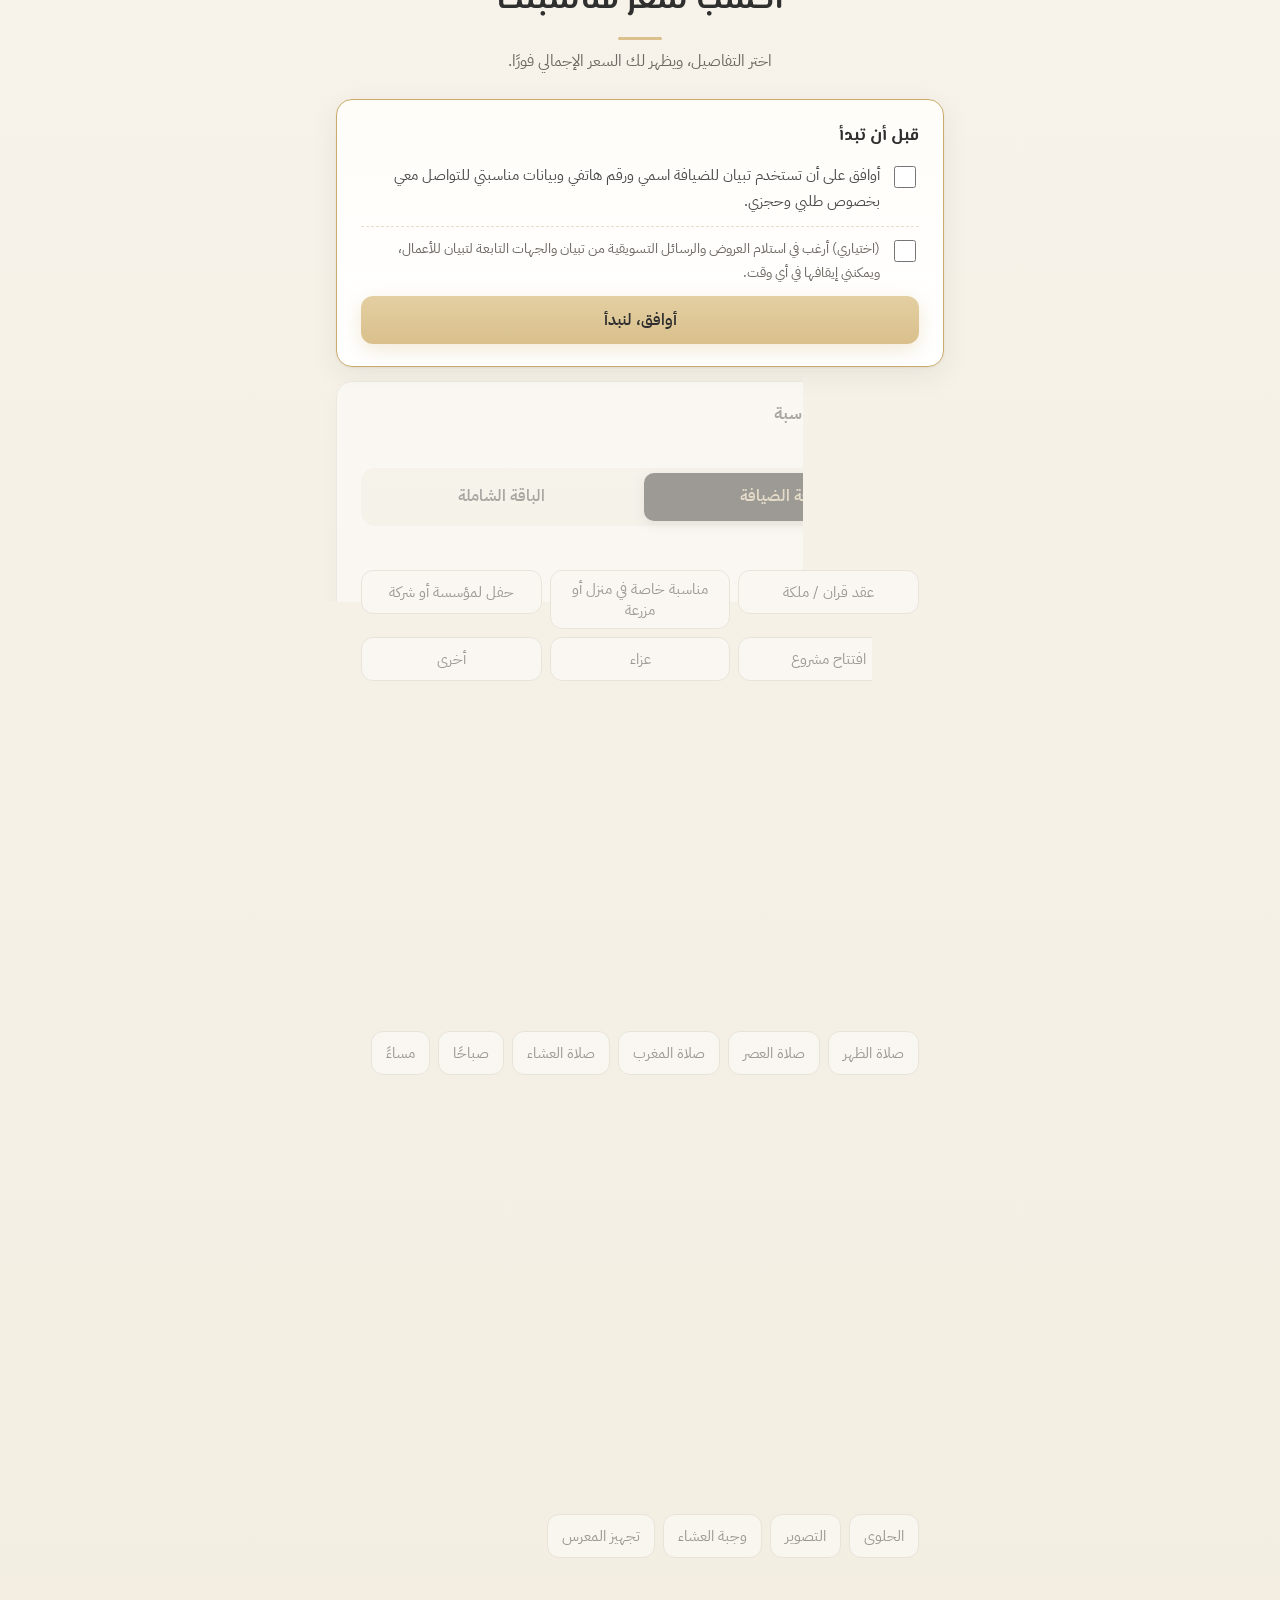
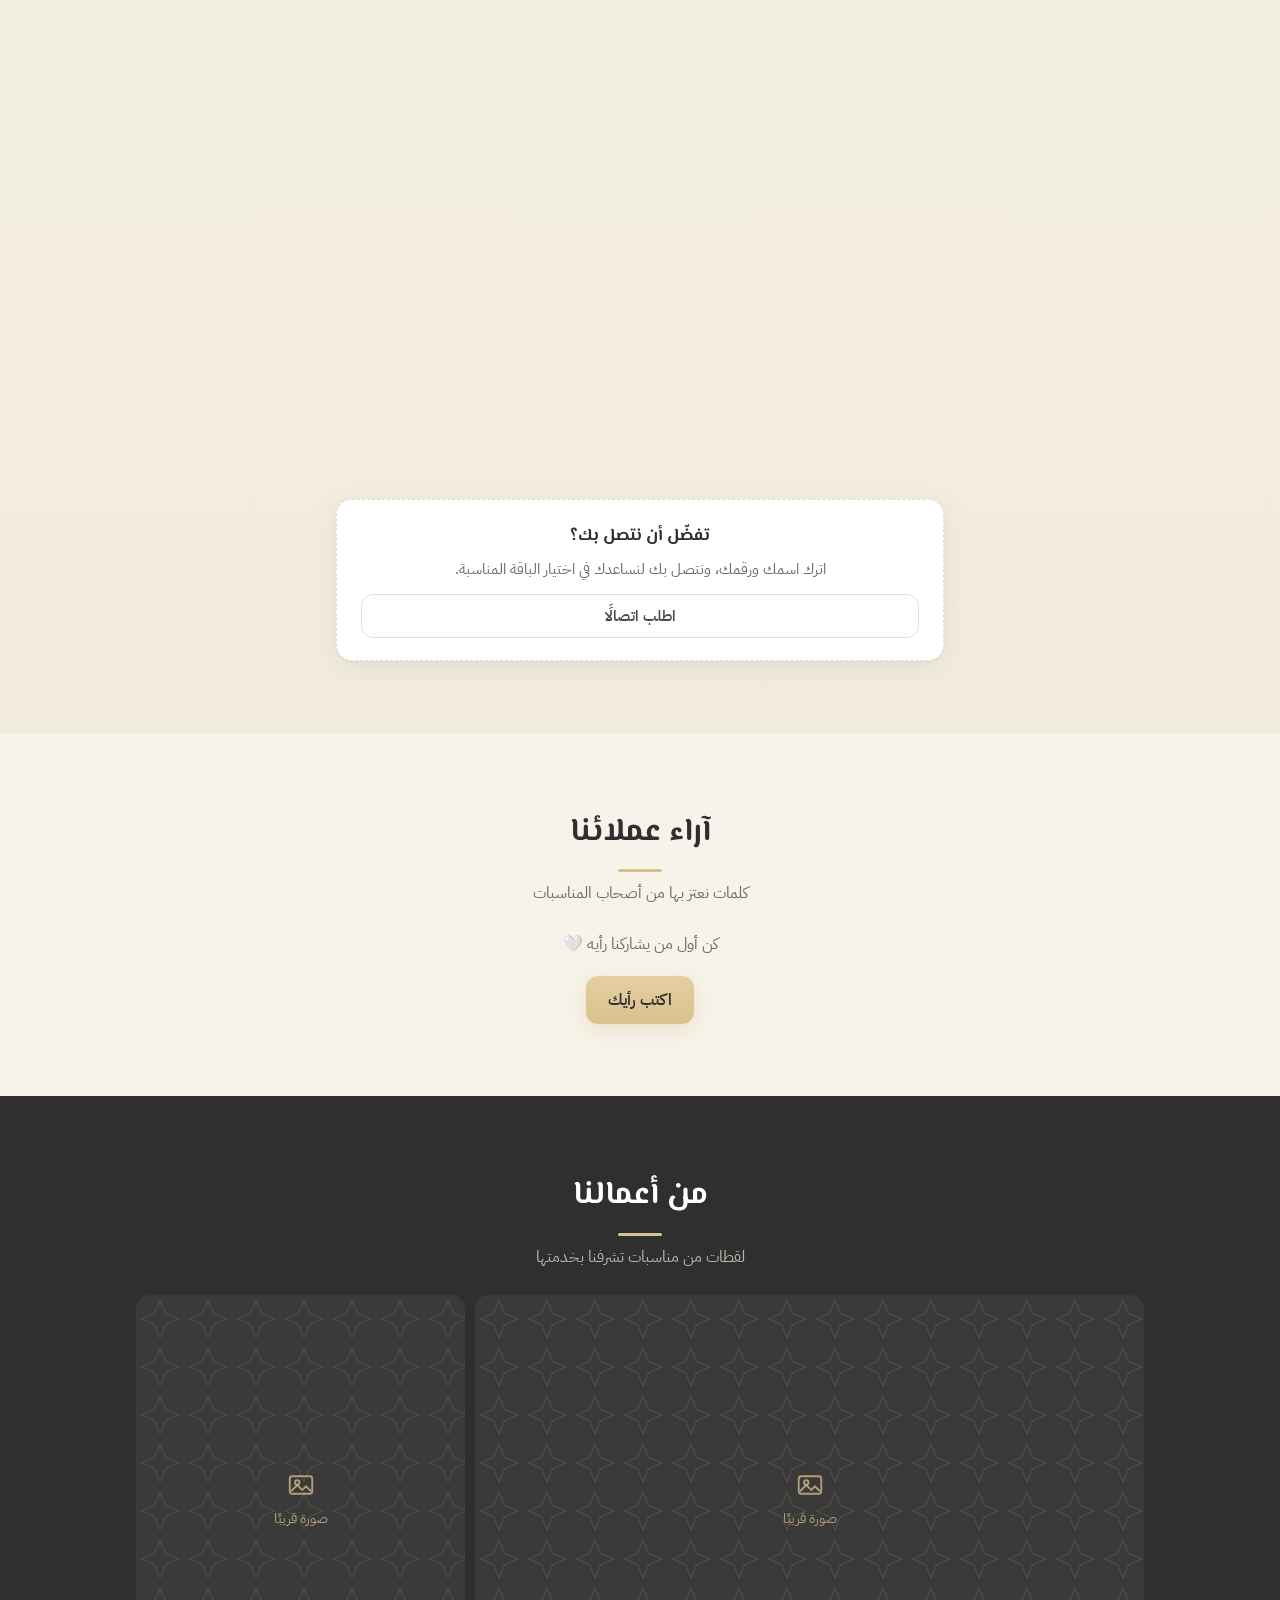
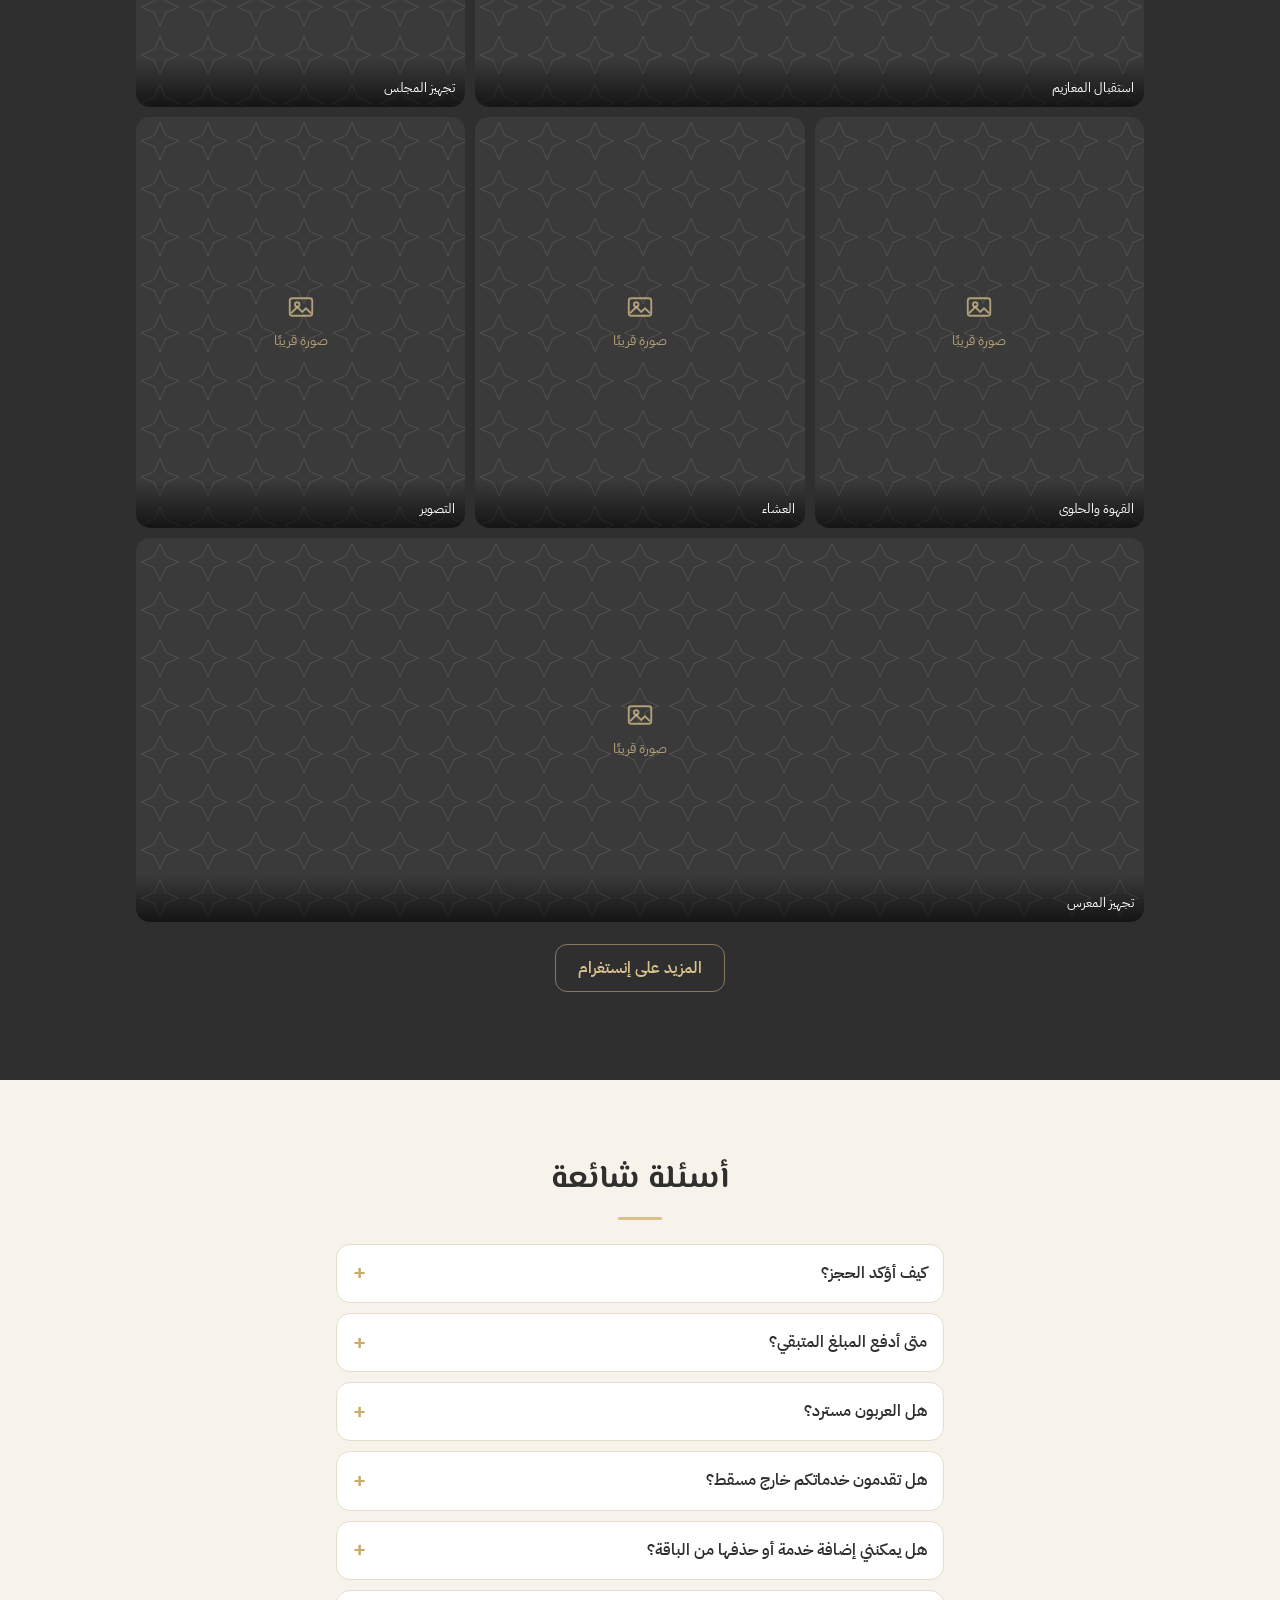
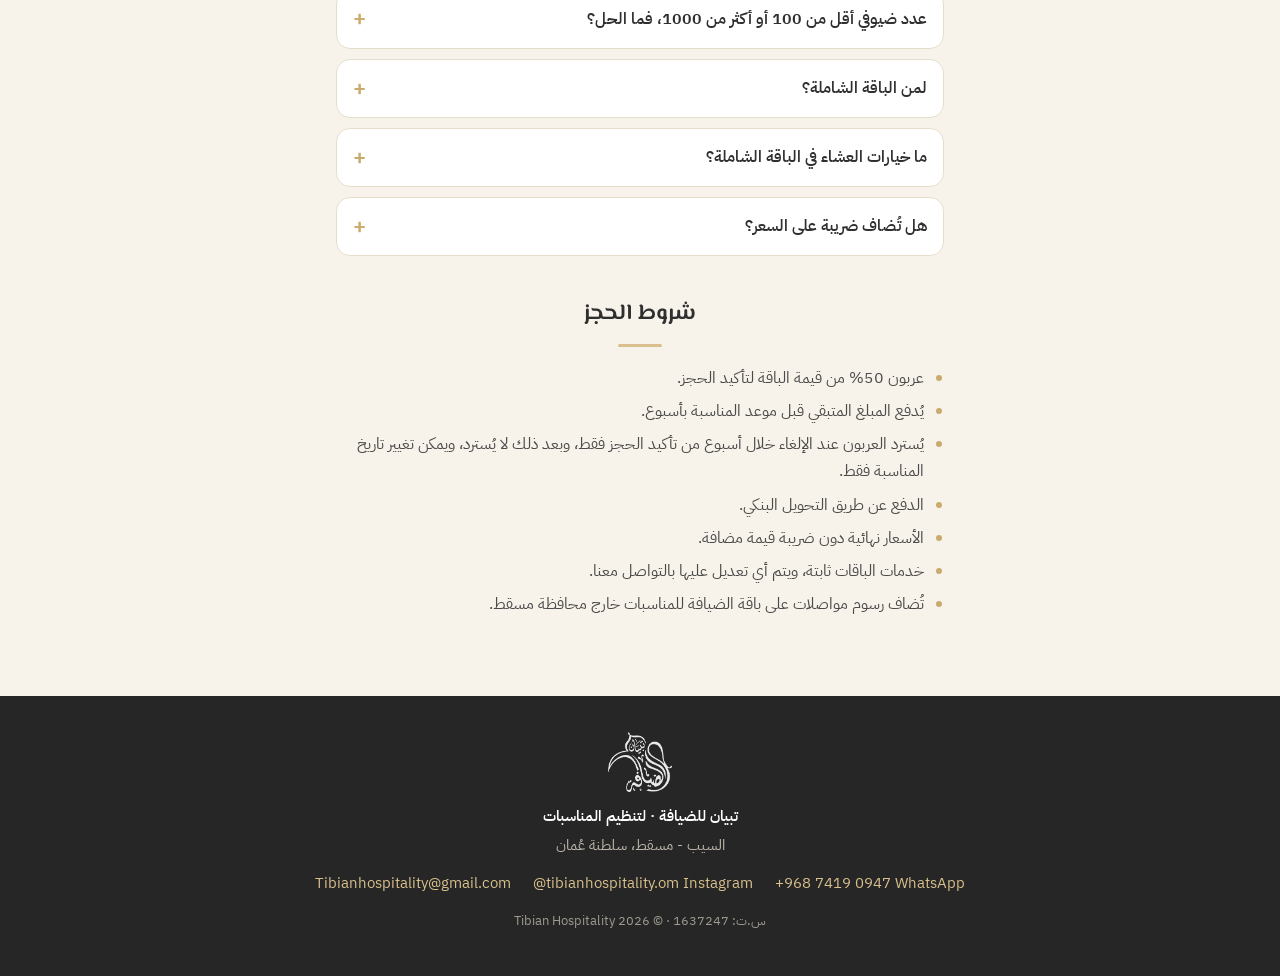
==== commit bb30b03a: "Update site 202611261301" ====
--- a/index.html
+++ b/index.html
@@ -34,7 +34,7 @@
 <link rel="preload" as="style" href="https://fonts.googleapis.com/css2?family=El+Messiri:wght@500;600;700&family=IBM+Plex+Sans+Arabic:wght@400;500;600;700&display=swap">
 <link rel="stylesheet" href="https://fonts.googleapis.com/css2?family=El+Messiri:wght@500;600;700&family=IBM+Plex+Sans+Arabic:wght@400;500;600;700&display=swap" media="print" onload="this.media='all'">
 <noscript><link rel="stylesheet" href="https://fonts.googleapis.com/css2?family=El+Messiri:wght@500;600;700&family=IBM+Plex+Sans+Arabic:wght@400;500;600;700&display=swap"></noscript>
-<link rel="stylesheet" href="assets/site.css?v=202611261255">
+<link rel="stylesheet" href="assets/site.css?v=202611261301">
 
 <script type="application/ld+json">
 {
@@ -399,9 +399,9 @@
 
 <div class="toast" id="toast" role="status" aria-live="polite"></div>
 
-<script src="assets/config.js?v=202611261255"></script>
-<script src="assets/logic.js?v=202611261255"></script>
-<script src="assets/api.js?v=202611261255"></script>
-<script src="assets/customer.js?v=202611261255"></script>
+<script src="assets/config.js?v=202611261301"></script>
+<script src="assets/logic.js?v=202611261301"></script>
+<script src="assets/api.js?v=202611261301"></script>
+<script src="assets/customer.js?v=202611261301"></script>
 </body>
 </html>
